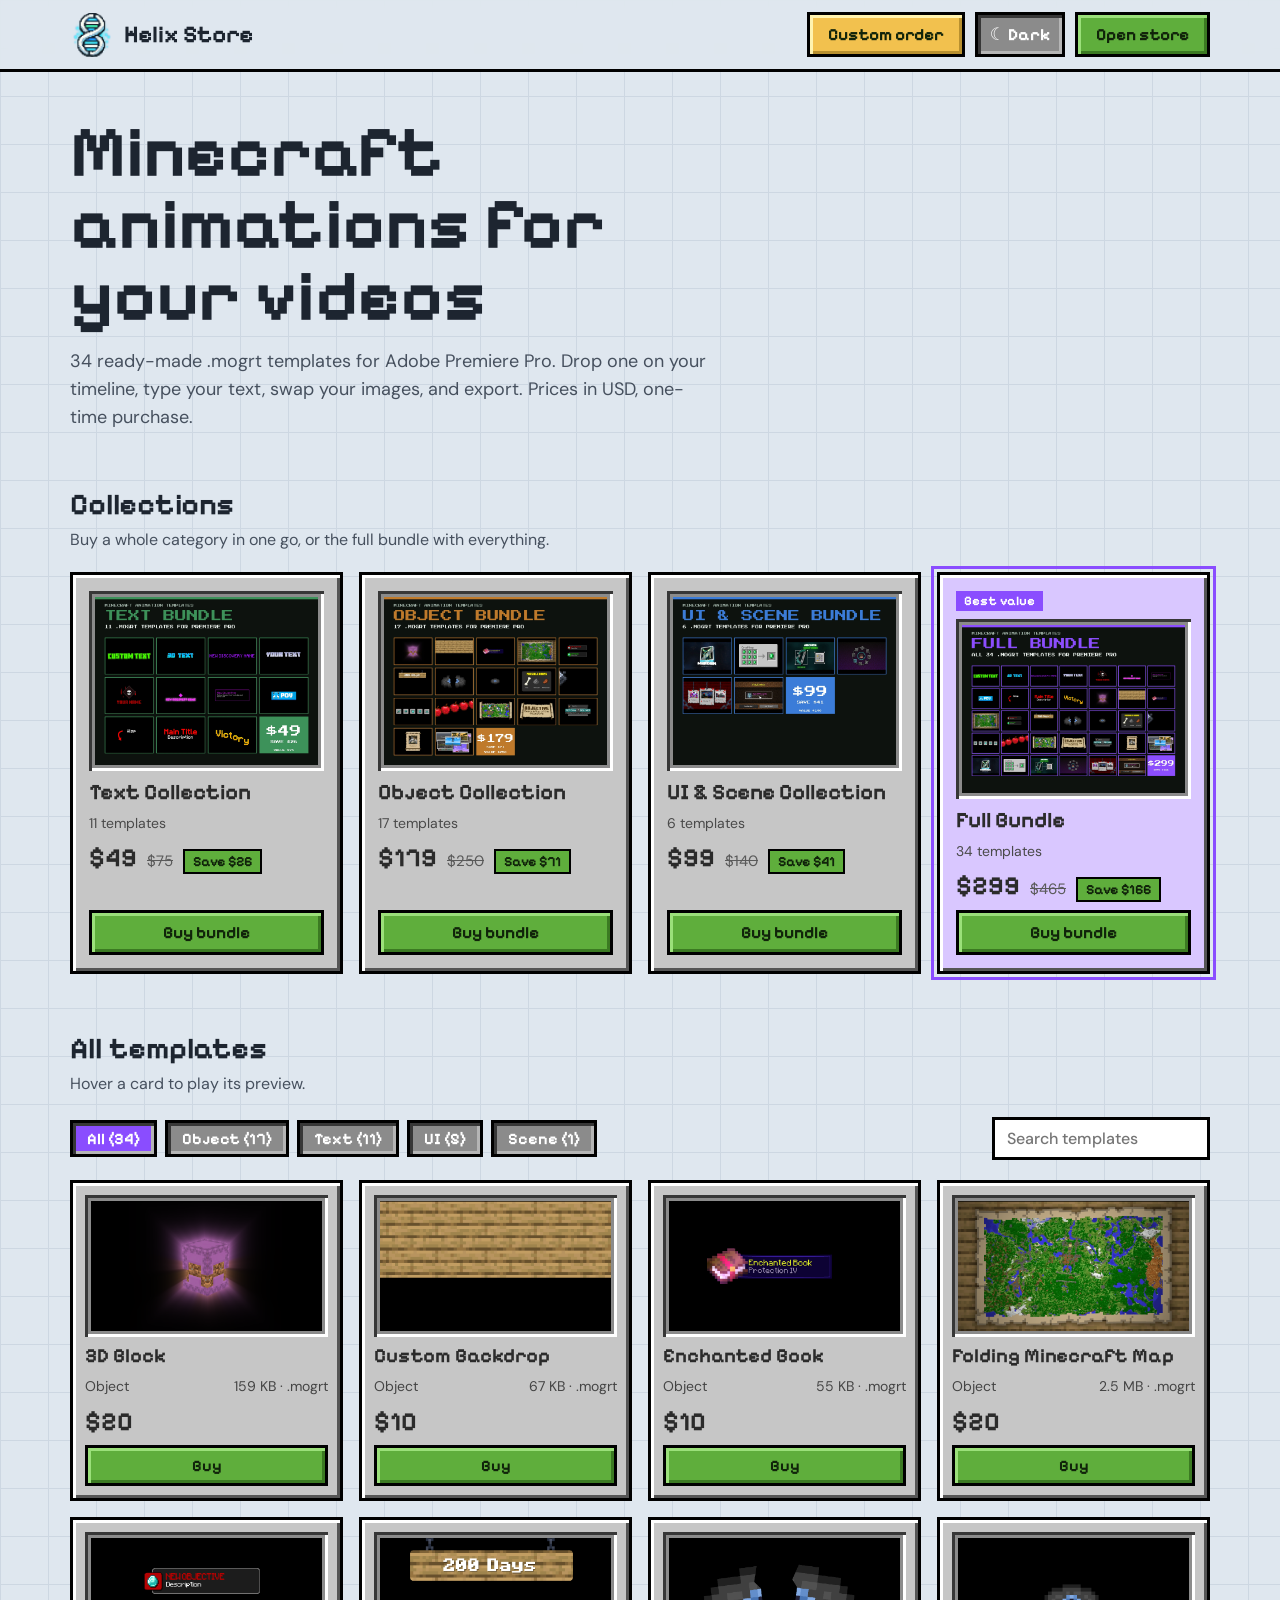
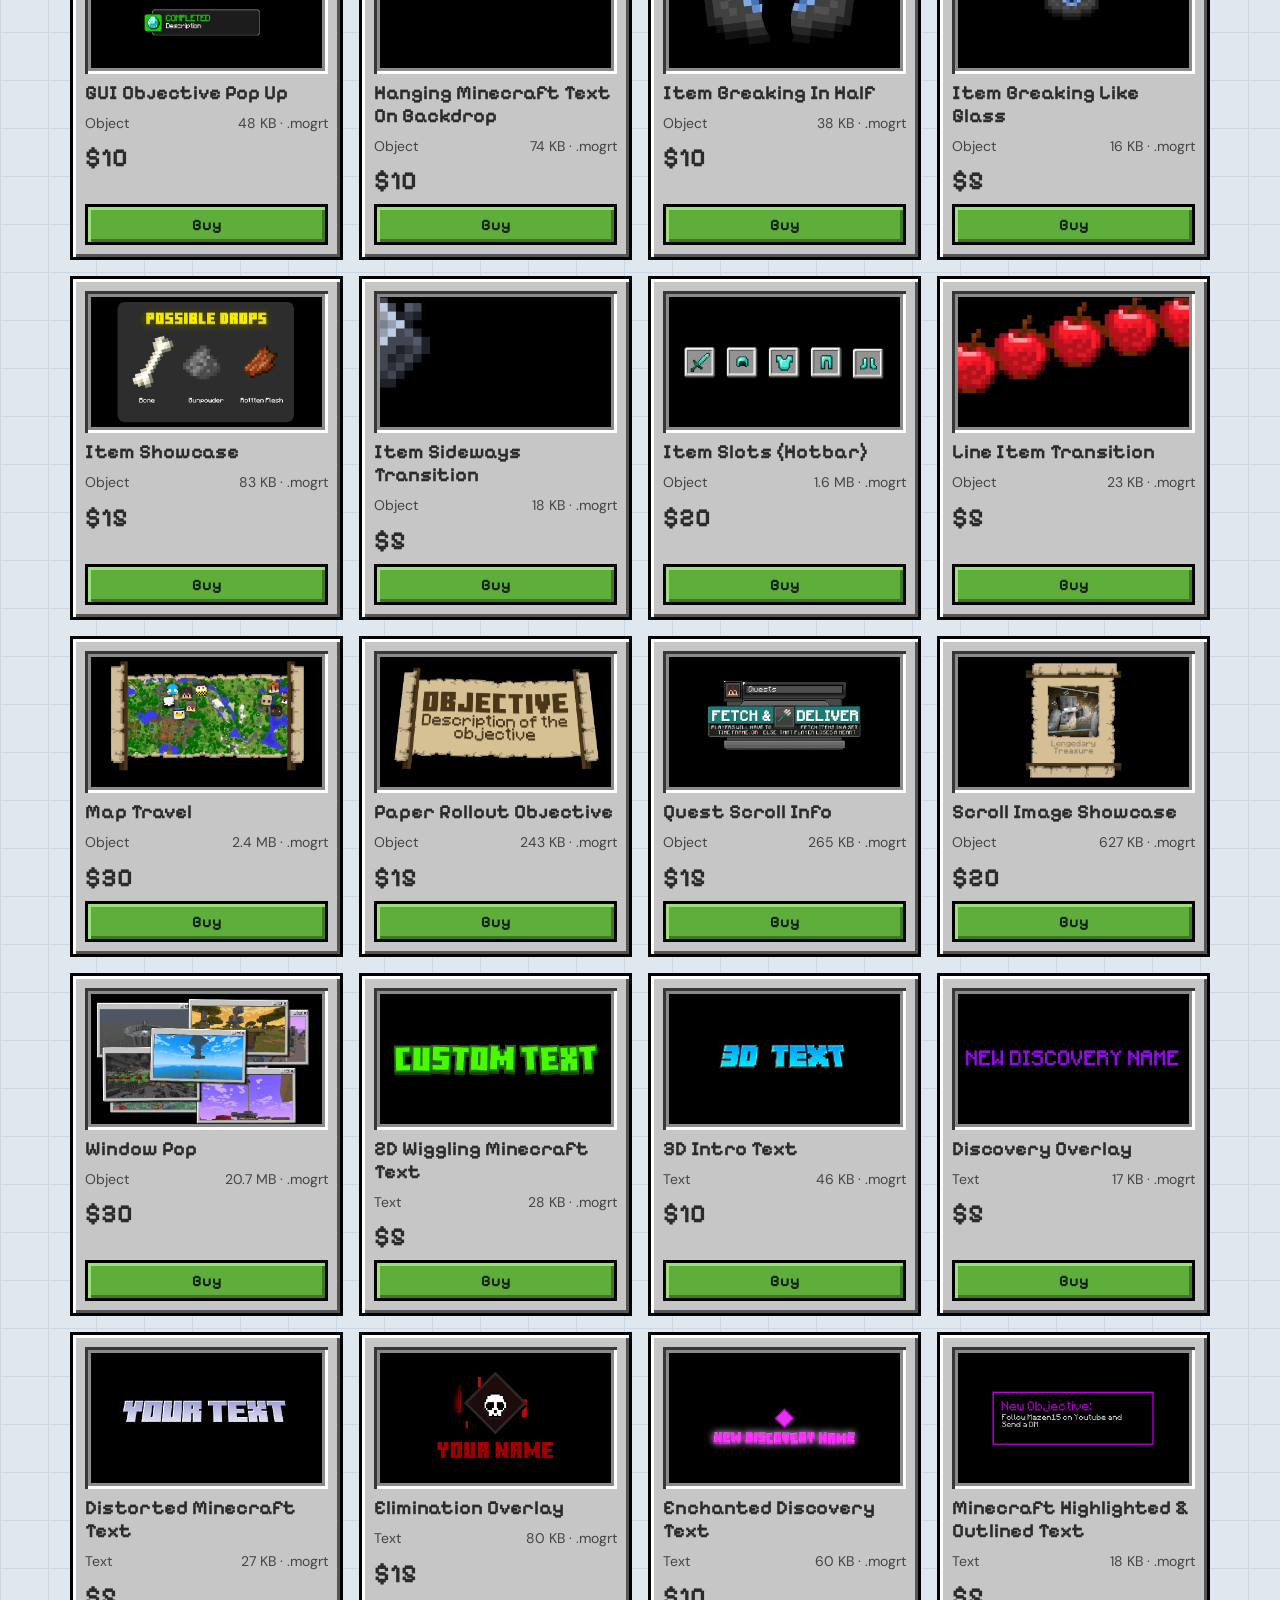
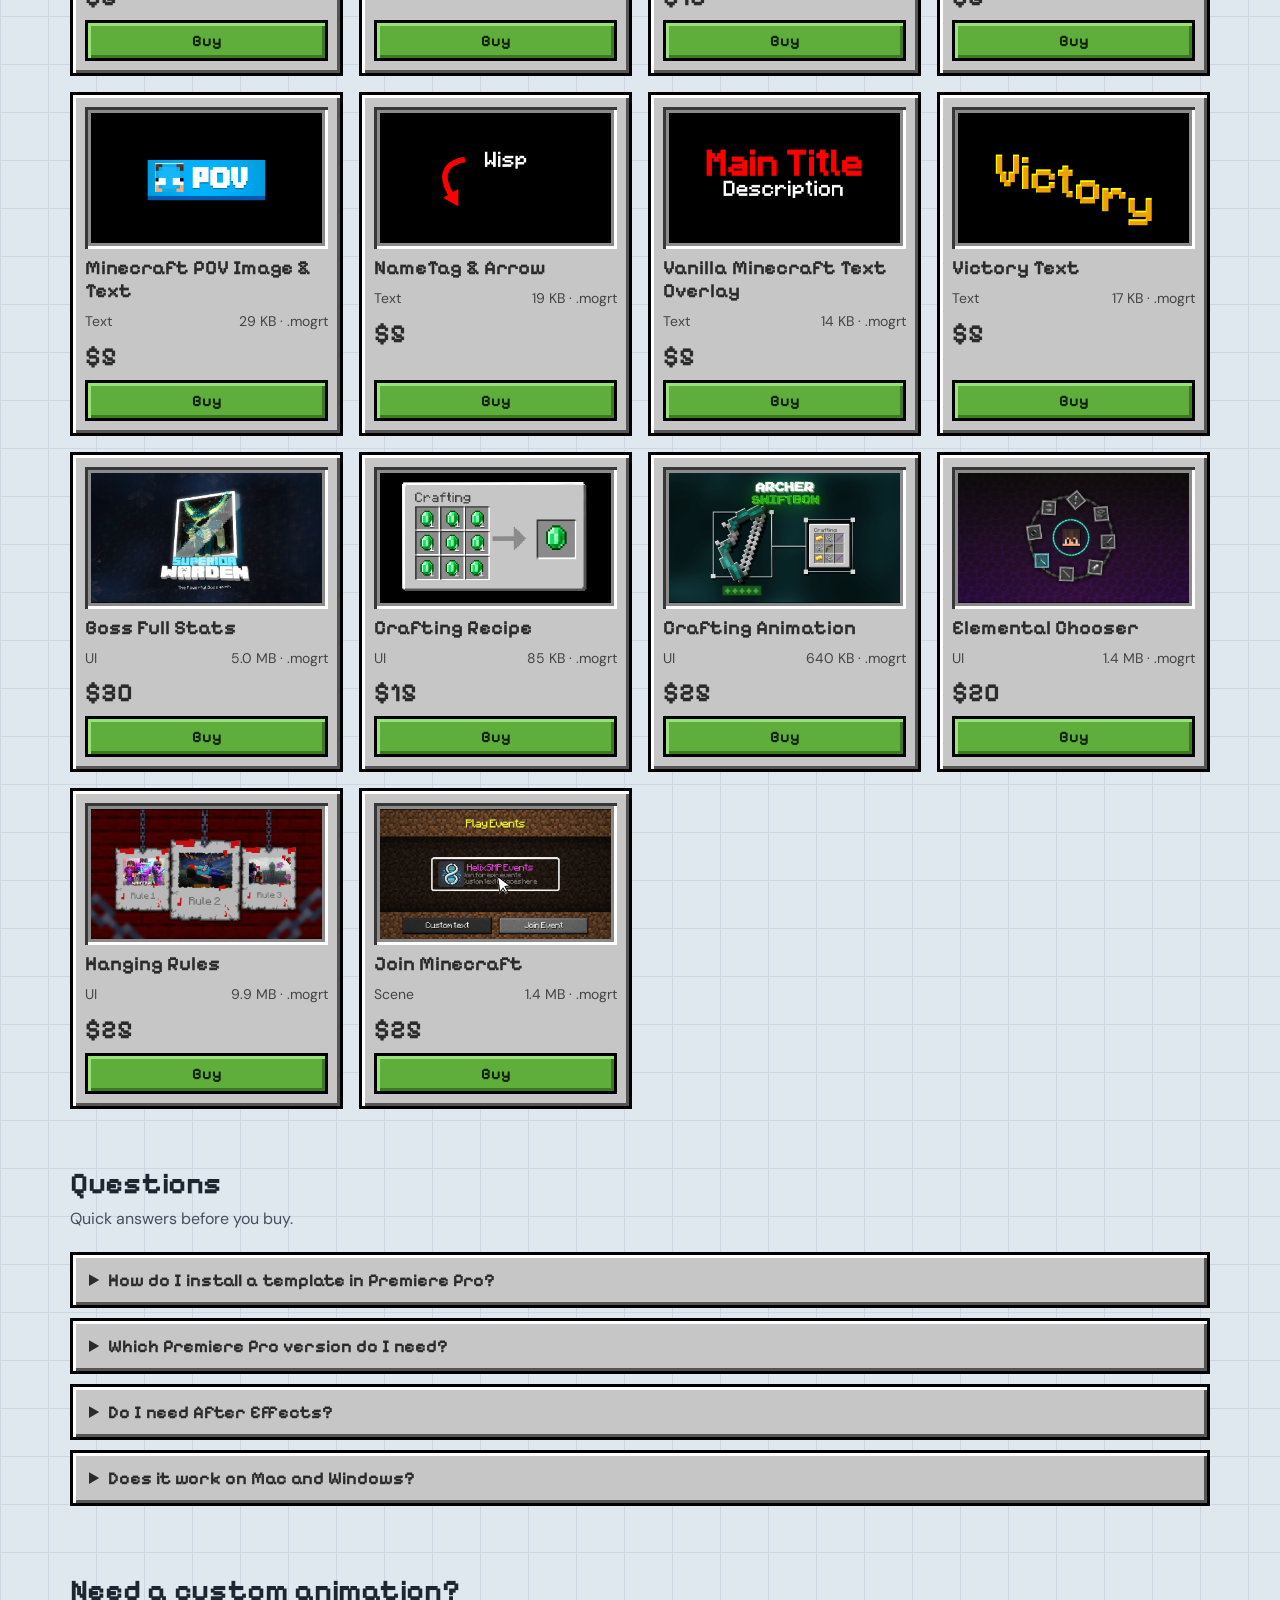
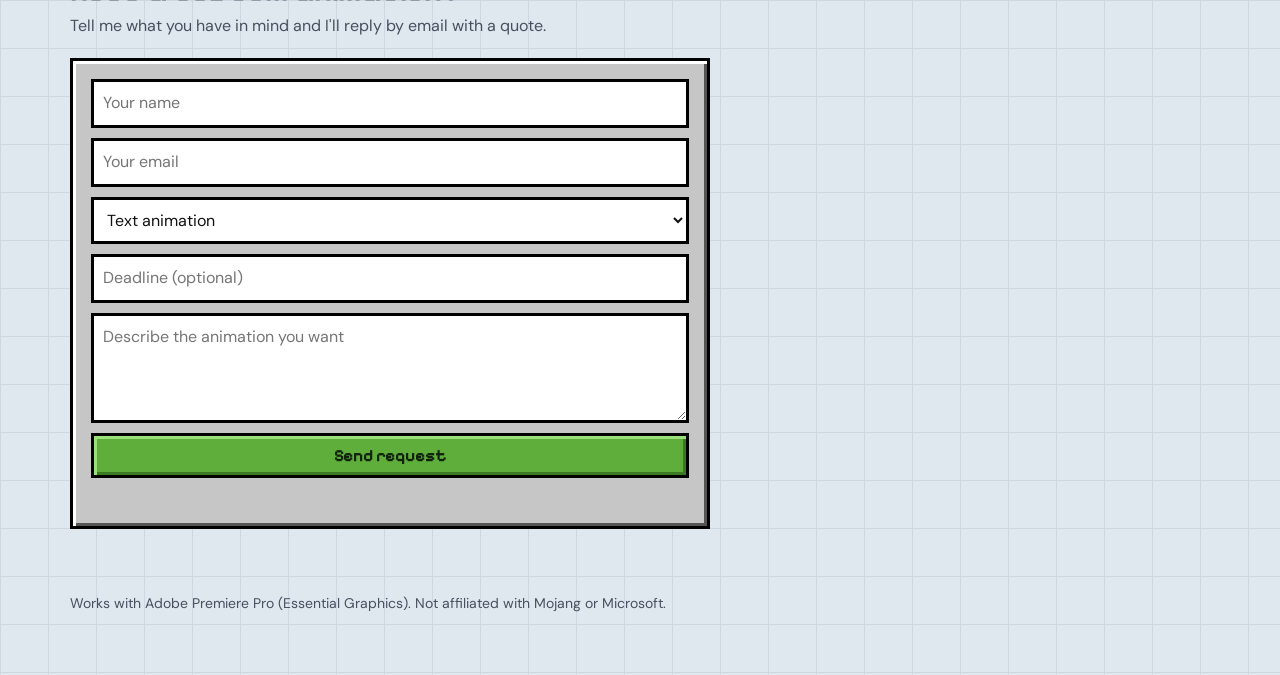
==== index.html @ 5c42c600 "index.html" ====
<!DOCTYPE html>
<html lang="en">
<head>
<meta charset="utf-8">
<meta name="viewport" content="width=device-width, initial-scale=1, viewport-fit=cover">
<meta name="google-site-verification" content="glGUWUX77HpQbKtRagKTIfCB15VTl9krlM60vEMnihg" />
<link rel="icon" type="image/png" href="[data-uri]">
<link rel="apple-touch-icon" href="apple-touch-icon.png">
<title>Helix Store: Minecraft Animation Templates for Premiere Pro</title>

<style>
@font-face{font-family:"Pixelify Sans";font-style:normal;font-weight:500;font-display:swap;src:url([data-uri]) format("woff2")}
@font-face{font-family:"Pixelify Sans";font-style:normal;font-weight:700;font-display:swap;src:url([data-uri]) format("woff2")}
@font-face{font-family:"DM Sans";font-style:normal;font-weight:400;font-display:swap;src:url([data-uri]) format("woff2")}
@font-face{font-family:"DM Sans";font-style:normal;font-weight:500;font-display:swap;src:url([data-uri]) format("woff2")}
@font-face{font-family:"DM Sans";font-style:normal;font-weight:700;font-display:swap;src:url([data-uri]) format("woff2")}
:root{box-sizing:border-box;padding-top:env(safe-area-inset-top,0px);padding-bottom:env(safe-area-inset-bottom,0px);
--panel:#c6c6c6;--hi:#fff;--lo:#555;--slot:#8b8b8b;--slotlo:#373737;--ink:#2b2b2b;--ench:#8a4dff;--grass:#5fae3c;--gold:#f2c14e;
--Text:#3f8f5a;--Object:#c07a2c;--UI:#3a7bd5;--Scene:#b24a6b;
--disp:"Pixelify Sans","Trebuchet MS",system-ui,sans-serif;--body:"DM Sans",system-ui,-apple-system,"Segoe UI",sans-serif}
:root{--bg:#dfe7ef;--bg2:#cdd7e2;--text:#1d2530;--mute:#46505e;--hdr:rgba(223,231,239,.95);--inbg:#fff;--intext:#111;color-scheme:light}
@media(prefers-color-scheme:dark){:root:not([data-theme="light"]){--bg:#2a2f38;--bg2:#222730;--text:#e9ecf1;--mute:#a4acba;--hdr:rgba(34,39,48,.95);--inbg:#111;--intext:#fff;color-scheme:dark;}}
:root[data-theme="dark"]{--bg:#2a2f38;--bg2:#222730;--text:#e9ecf1;--mute:#a4acba;--hdr:rgba(34,39,48,.95);--inbg:#111;--intext:#fff;color-scheme:dark;}
html{scroll-behavior:smooth;scroll-padding-top:calc(env(safe-area-inset-top,0px) + 80px);height:100%}
*,*:before,*:after{box-sizing:inherit}
body{margin:0;background:var(--bg);color:var(--text);font:400 16px/1.55 var(--body);
background-image:linear-gradient(var(--bg2) 1px,transparent 1px),linear-gradient(90deg,var(--bg2) 1px,transparent 1px);background-size:48px 48px}
.wrap{max-width:1180px;margin:0 auto;padding:0 20px}
:focus-visible{outline:3px solid var(--gold);outline-offset:2px}
.panel{background:var(--panel);color:var(--ink);border:3px solid #000;box-shadow:inset 3px 3px 0 var(--hi),inset -3px -3px 0 var(--lo)}
.slot{background:var(--slot);box-shadow:inset 3px 3px 0 var(--slotlo),inset -3px -3px 0 var(--hi)}
header{position:sticky;top:env(safe-area-inset-top,0px);z-index:100;background:var(--hdr);backdrop-filter:blur(6px);border-bottom:3px solid #000;padding:12px 0}header .wrap{display:flex;justify-content:space-between;align-items:center;gap:16px}
.brand{font:700 24px var(--disp);display:flex;align-items:center;gap:10px}.brand img{width:44px;height:44px;display:block}
.btn{display:block;font:700 17px var(--disp);padding:9px 18px;text-decoration:none;cursor:pointer;text-align:center;background:var(--grass);color:#10230a;border:3px solid #000;box-shadow:inset 3px 3px 0 #9be07a,inset -3px -3px 0 #3b7a22}
.btn:hover{background:#6fc247}.btn.off{background:#9a9a9a;color:#3a3a3a;cursor:default;box-shadow:inset 3px 3px 0 #bdbdbd,inset -3px -3px 0 #6b6b6b}
.btn.hd{display:inline-block}header .wrap,header .wrap>span{flex-wrap:wrap}
#tg{width:auto;padding:9px 12px;background:var(--slot);color:#fff;box-shadow:inset 3px 3px 0 var(--slotlo),inset -3px -3px 0 #b5b5b5}#tg:hover{background:#9a9a9a}
.hero{padding:44px 0 26px}.hero h1{font:700 clamp(36px,7vw,72px)/1 var(--disp);margin:0 0 16px;max-width:14ch}
.hero p{max-width:54ch;color:var(--mute);font-size:18px;margin:0}
h2{font:700 30px var(--disp);margin:0 0 6px}.sub{color:var(--mute);margin:0 0 20px}
section{padding:28px 0}
.cols{display:grid;grid-template-columns:repeat(4,1fr);gap:16px}
.col{padding:16px;display:flex;flex-direction:column;gap:8px}
.ico{aspect-ratio:2/1;display:grid;grid-template-columns:repeat(6,1fr);gap:4px;padding:8px}
.ico i{background:var(--c);box-shadow:inset 2px 2px 0 rgba(255,255,255,.35),inset -2px -2px 0 rgba(0,0,0,.35)}
.cover{padding:6px;line-height:0}.cover img{display:block;width:100%;height:auto;aspect-ratio:4/3;object-fit:cover}
.col h3{font:700 22px var(--disp);margin:0}.n{font-size:14px;color:#4a4a4a;margin:0}
.col.best{background:#d9c7ff;outline:3px solid var(--ench);outline-offset:3px}
.tag{font:700 13px var(--disp);background:var(--ench);color:#fff;padding:2px 8px;align-self:flex-start}
.col .btn{margin-top:auto}
.price{font:700 26px var(--disp);margin:0}.was{color:#5a5a5a;text-decoration:line-through;margin-left:8px;font-size:15px}
.save{font:700 14px var(--disp);background:var(--grass);color:#10230a;padding:2px 8px;border:2px solid #000;margin-left:8px;white-space:nowrap}
.prow{display:flex;align-items:baseline;flex-wrap:wrap;gap:2px}
.bar{display:flex;flex-wrap:wrap;gap:10px;align-items:center;margin-bottom:20px}
#chips{display:flex;flex-wrap:wrap;gap:8px}
.chip{font:700 16px var(--disp);padding:6px 14px;border:3px solid #000;cursor:pointer;background:var(--slot);color:#fff;box-shadow:inset 3px 3px 0 var(--slotlo),inset -3px -3px 0 #b5b5b5}
.chip[aria-pressed=true]{background:var(--ench)}
.search{margin-left:auto;font:500 16px var(--body);padding:8px 12px;border:3px solid #000;background:var(--inbg);color:var(--intext);min-width:200px}
.grid{display:grid;grid-template-columns:repeat(auto-fill,minmax(250px,1fr));gap:16px}
.card{padding:12px;display:flex;flex-direction:column;gap:8px}
.thumb{position:relative;aspect-ratio:16/9;overflow:hidden;isolation:isolate;display:grid;place-items:center;color:#fff;background:linear-gradient(135deg,color-mix(in srgb,var(--c) 80%,#000),color-mix(in srgb,var(--c) 45%,#000))}
.thumb:before{content:"";position:absolute;inset:0;opacity:.18;background-image:linear-gradient(45deg,#000 25%,transparent 25%,transparent 75%,#000 75%),linear-gradient(45deg,#000 25%,transparent 25%,transparent 75%,#000 75%);background-size:24px 24px;background-position:0 0,12px 12px}
.thumb span{position:relative;font:700 15px var(--disp);background:rgba(0,0,0,.55);padding:3px 10px}
.thumb video,.thumb img{position:absolute;inset:0;width:100%;height:100%;object-fit:cover}
.card h3{font:700 20px/1.15 var(--disp);margin:0}
.meta{display:flex;justify-content:space-between;font-size:14px;color:#444;margin:0}
.card .btn{font-size:16px;padding:8px 14px;margin-top:auto}
#callout{margin-bottom:16px}#callout .panel{padding:12px 16px;display:flex;flex-wrap:wrap;align-items:center;gap:12px;justify-content:space-between;background:#d9c7ff}#callout p{margin:0;font-weight:500}#callout .btn{padding:7px 14px;font-size:16px}
#faq details{margin-bottom:10px;padding:14px 16px}#faq summary{font:700 18px var(--disp);cursor:pointer}#faq details p{margin:10px 0 0}#faq code{background:#aaa;padding:1px 5px}
.empty{grid-column:1/-1;padding:30px;text-align:center}
footer{padding:36px 0 60px;color:var(--mute);font-size:14px}
.admin{margin-top:30px;padding:16px;border:3px dashed var(--gold);color:var(--text)}
.admin h3{margin:0 0 10px;font:700 20px var(--disp)}
.admin .bar{margin-bottom:12px}.admin input{flex:1;min-width:140px;padding:9px;border:3px solid #000;background:var(--inbg);color:var(--intext);font:inherit}
.admin button{padding:9px 14px;border:3px solid #000;background:var(--grass);font:700 15px var(--disp);cursor:pointer}
#custom .panel{padding:18px;max-width:640px}
#custom input,#custom select,#custom textarea{width:100%;padding:9px;border:3px solid #000;background:#fff;color:#111;font:inherit}
button.btn{width:100%;border:3px solid #000}#custom textarea{min-height:110px;resize:vertical}#cm{font-size:14px;min-height:20px}
@media(max-width:860px){.cols{grid-template-columns:repeat(2,1fr)}}
@media(max-width:520px){.cols{grid-template-columns:1fr}.search{margin-left:0;width:100%}}
</style>
<script>try{var t=localStorage.getItem("theme");if(t==="dark"||t==="light")document.documentElement.dataset.theme=t}catch(e){}</script>
</head>
<body>
<header><div class="wrap"><div class="brand"><img src="[data-uri]" alt="" width="44" height="44">Helix Store</div><span style="display:flex;gap:10px"><a class="btn hd" id="hl" href="#custom" style="background:#f2c14e;box-shadow:inset 3px 3px 0 #fff3b0,inset -3px -3px 0 #b8902f">Custom order</a><button class="btn hd" id="tg" type="button"></button><a class="btn hd" id="cb" target="_blank" rel="noopener">Open store</a></span></div></header>
<main class="wrap">
<div class="hero"><h1>Minecraft animations for your videos</h1><p>34 ready-made .mogrt templates for Adobe Premiere Pro. Drop one on your timeline, type your text, swap your images, and export. Prices in USD, one-time purchase.</p></div>
<section id="collections"><h2>Collections</h2><p class="sub">Buy a whole category in one go, or the full bundle with everything.</p><div class="cols" id="cols"></div></section>
<section id="templates"><h2>All templates</h2><p class="sub">Hover a card to play its preview.</p>
<div class="bar"><div id="chips" role="group" aria-label="Filter by category"></div><input class="search" id="q" type="search" placeholder="Search templates" aria-label="Search templates"></div>
<div id="callout"></div>
<div class="grid" id="grid"></div></section>
<section id="faq"><h2>Questions</h2><p class="sub">Quick answers before you buy.</p>
<details class="panel"><summary>How do I install a template in Premiere Pro?</summary><p>Open Premiere Pro, go to <strong>Window &gt; Essential Graphics</strong>, click the <strong>Install Motion Graphics Template</strong> button at the bottom right of the panel, and pick your downloaded <code>.mogrt</code> file. It then shows up under Local Templates, ready to drag onto your timeline.</p></details>
<details class="panel"><summary>Which Premiere Pro version do I need?</summary><p>These templates were made in 2024, so you need Premiere Pro 2024 (version 24) or newer.</p></details>
<details class="panel"><summary>Do I need After Effects?</summary><p>No. Each template is a ready-made <code>.mogrt</code> file that you edit inside Premiere Pro (text, images and colors in the Essential Graphics panel).</p></details>
<details class="panel"><summary>Does it work on Mac and Windows?</summary><p>Yes. <code>.mogrt</code> files work on both, as long as your Premiere Pro version is supported.</p></details>
</section>
<section id="custom"><h2>Need a custom animation?</h2><p class="sub">Tell me what you have in mind and I'll reply by email with a quote.</p>
<div class="panel"><form id="cf" name="custom-order" style="display:grid;gap:10px">
<p hidden><label>Don't fill this out: <input name="_gotcha" tabindex="-1" autocomplete="off"></label></p>
<input id="cn" name="name" placeholder="Your name" autocomplete="name" aria-label="Your name" required>
<input id="ce" name="email" type="email" placeholder="Your email" autocomplete="email" aria-label="Your email" required>
<select id="ct" name="type" aria-label="Animation type"><option>Text animation</option><option>Object animation</option><option>UI animation</option><option>Full scene</option><option>Something else</option></select>
<input id="cdl" name="deadline" placeholder="Deadline (optional)" aria-label="Deadline">
<textarea id="cd" name="description" placeholder="Describe the animation you want" aria-label="Describe the animation you want" required></textarea>
<button class="btn" id="send" type="submit">Send request</button><div id="cm" role="status"></div></form></div></section>
</main>
<footer><div class="wrap">Works with Adobe Premiere Pro (Essential Graphics). Not affiliated with Mojang or Microsoft.</div></footer>
<script>
/*CAT*/const D={
Object:[["3D Block",20,"159 KB"],["Custom Backdrop",10,"67 KB"],["Enchanted Book",10,"55 KB"],["Folding Minecraft Map",20,"2.5 MB"],["GUI Objective Pop Up",10,"48 KB"],["Hanging Minecraft Text On Backdrop",10,"74 KB"],["Item Breaking In Half",10,"38 KB"],["Item Breaking Like Glass",5,"16 KB"],["Item Showcase",15,"83 KB"],["Item Sideways Transition",5,"18 KB"],["Item Slots (Hotbar)",20,"1.6 MB"],["Line Item Transition",5,"23 KB"],["Map Travel",30,"2.4 MB"],["Paper Rollout Objective",15,"243 KB"],["Quest Scroll Info",15,"265 KB"],["Scroll Image Showcase",20,"627 KB"],["Window Pop",30,"20.7 MB"]],
Text:[["2D Wiggling Minecraft Text",5,"28 KB"],["3D Intro Text",10,"46 KB"],["Discovery Overlay",5,"17 KB"],["Distorted Minecraft Text",5,"27 KB"],["Elimination Overlay",15,"80 KB"],["Enchanted Discovery Text",10,"60 KB"],["Minecraft Highlighted & Outlined Text",5,"18 KB"],["Minecraft POV Image & Text",5,"29 KB"],["NameTag & Arrow",5,"19 KB"],["Vanilla Minecraft Text Overlay",5,"14 KB"],["Victory Text",5,"17 KB"]],
UI:[["Boss Full Stats",30,"5.0 MB"],["Crafting Recipe",15,"85 KB"],["Crafting Animation",25,"640 KB"],["Elemental Chooser",20,"1.4 MB"],["Hanging Rules",25,"9.9 MB"]],
Scene:[["Join Minecraft",25,"1.4 MB"]]};/*END*/
const P=[];for(const c in D)D[c].forEach(([name,price,size],idx)=>P.push({cat:c,idx,name,price,size:size||""}));
const slug=n=>n.toLowerCase().replace(/[^a-z0-9]+/g,"-").replace(/^-|-$/g,"");
const B=[
{name:"Text Collection",key:"Text",price:49,cats:["Text"],img:"[data-uri]"},
{name:"Object Collection",key:"Object",price:179,cats:["Object"],img:"[data-uri]"},
{name:"UI & Scene Collection",key:"UI & Scene",price:99,cats:["UI","Scene"],img:"[data-uri]"},
{name:"Full Bundle",key:"Full Bundle",price:299,cats:["Text","Object","UI","Scene"],best:1,img:"[data-uri]"}];
/*LINKS*/const LINKS={"Hanging Rules": "https://payhip.com/b/l2aV0", "Elemental Chooser": "https://payhip.com/b/ytoA2", "Crafting Animation": "https://payhip.com/b/CES6v", "Crafting Recipe": "https://payhip.com/b/rxWoF", "Boss Full Stats": "https://payhip.com/b/ciGON", "Victory Text": "https://payhip.com/b/G2knh", "Vanilla Minecraft Text Overlay": "https://payhip.com/b/3iGty", "NameTag & Arrow": "https://payhip.com/b/U5QjK", "Minecraft POV Image & Text": "https://payhip.com/b/NQzkE", "Minecraft Highlighted & Outlined Text": "https://payhip.com/b/jYckS", "Enchanted Discovery Text": "https://payhip.com/b/Bq1ZM", "Elimination Overlay": "https://payhip.com/b/S90YV", "Distorted Minecraft Text": "https://payhip.com/b/1x4lu", "Discovery Overlay": "https://payhip.com/b/AbeWM", "3D Intro Text": "https://payhip.com/b/yTsWM", "2D Wiggling Minecraft Text": "https://payhip.com/b/uV9av", "Join Minecraft": "https://payhip.com/b/86Owa", "Window Pop": "https://payhip.com/b/ZUNYS", "Scroll Image Showcase": "https://payhip.com/b/lOEsY", "Quest Scroll Info": "https://payhip.com/b/XIU3B", "Paper Rollout Objective": "https://payhip.com/b/Gx4jy", "Map Travel": "https://payhip.com/b/jTrXJ", "Line Item Transition": "https://payhip.com/b/4eP7h", "Item Slots (Hotbar)": "https://payhip.com/b/muTA5", "Item Sideways Transition": "https://payhip.com/b/2k7VK", "Item Showcase": "https://payhip.com/b/wFJsE", "Item Breaking Like Glass": "https://payhip.com/b/tbRlz", "Item Breaking In Half": "https://payhip.com/b/uk8IE", "Hanging Minecraft Text On Backdrop": "https://payhip.com/b/E6IjA", "GUI Objective Pop Up": "https://payhip.com/b/YZxBf", "Folding Minecraft Map": "https://payhip.com/b/Ty037", "Enchanted Book": "https://payhip.com/b/LEC7k", "Custom Backdrop": "https://payhip.com/b/YizD8", "3D Block": "https://payhip.com/b/Ynijx", "Text": "https://payhip.com/b/dm3pe", "Object": "https://payhip.com/b/UruZq", "UI & Scene": "https://payhip.com/b/0HR9P", "Full Bundle": "https://payhip.com/b/tDdo1"};let STORE_URL="https://payhip.com/HelixS";let CONTACT_EMAIL="mazentestin51@gmail.com";/*END2*/
let cat="All",term="",OWNER=false;
const $=s=>document.querySelector(s);
const esc=s=>String(s).replace(/&/g,"&amp;").replace(/</g,"&lt;").replace(/"/g,"&quot;");
/* Direct checkout: turns https://payhip.com/b/KEY into https://payhip.com/buy?link=KEY (skips the product page).
   If a bundle ever needs its own checkout URL from Payhip (Products > Checkout URL > Copy URL), put it in CHECKOUT_OVERRIDE by name. */
const CHECKOUT_OVERRIDE={};
const co=k=>CHECKOUT_OVERRIDE[k]||LINKS[k].replace(/\/b\/([A-Za-z0-9]+)\/?$/,"/buy?link=$1");
const buy=(k,l)=>LINKS[k]?`<a class="btn" href="${esc(co(k))}" target="_blank" rel="noopener">${l}</a>`:`<span class="btn off">Coming soon</span>`;
function render(){
 $("#cols").innerHTML=B.map(b=>{const g=P.filter(p=>b.cats.includes(p.cat)),tot=g.reduce((a,p)=>a+p.price,0);
  const tiles=Array.from({length:12},(_,k)=>`<i style="--c:var(--${b.cats[k%b.cats.length]})"></i>`).join("");
  const cover=b.img?`<div class="slot cover"><img src="${b.img}" alt="${esc(b.name)}: ${g.length} .mogrt templates for Premiere Pro" width="1600" height="1200" loading="lazy" onerror="this.alt=''"></div>`:"";
  return `<article class="panel col ${b.best?"best":""}">${b.best?'<span class="tag">Best value</span>':""}${cover||`<div class="slot ico">${tiles}</div>`}<h3>${b.name}</h3><p class="n">${g.length} templates</p><div class="prow"><p class="price">$${b.price}</p><span class="was">$${tot}</span><span class="save">Save $${tot-b.price}</span></div>${buy(b.key,"Buy bundle")}</article>`}).join("");
 $("#chips").innerHTML=["All",...Object.keys(D)].map(c=>`<button class="chip" aria-pressed="${c===cat}" data-c="${esc(c)}">${c==="All"?"All ("+P.length+")":c+" ("+D[c].length+")"}</button>`).join("");
 drawGrid();
 $("#cb").href=STORE_URL||"#";$("#cb").style.display=STORE_URL?"":"none";
}
function drawGrid(){
 const bb=cat==="All"?null:B.find(b=>!b.best&&b.cats.includes(cat));
 if(bb){const g=P.filter(p=>bb.cats.includes(p.cat)),tot=g.reduce((a,p)=>a+p.price,0);
  $("#callout").innerHTML=`<div class="panel"><p>Want all ${g.length} templates in the ${esc(bb.name)}? Get them for <strong>$${bb.price}</strong> instead of $${tot} and save $${tot-bb.price}.</p>${buy(bb.key,"Get the collection")}</div>`}
 else $("#callout").innerHTML="";
 const l=P.filter(p=>(cat==="All"||p.cat===cat)&&p.name.toLowerCase().includes(term));
 $("#grid").innerHTML=l.length?l.map(p=>{const s=slug(p.name);return `<article class="panel card"><div class="slot" style="padding:6px"><div class="thumb" style="--c:var(--${esc(p.cat)})"><span>Preview coming</span><img src="thumbs/${s}.png" alt="" loading="lazy" onerror="this.remove()"><video src="previews/${s}.mp4" muted loop playsinline preload="metadata" onerror="this.remove()"></video></div></div><h3>${esc(p.name)}</h3><p class="meta"><span>${esc(p.cat)}</span><span>${p.size?esc(p.size)+" · ":""}.mogrt</span></p><p class="price">$${p.price}</p>${buy(p.name,"Buy")}</article>`}).join(""):`<div class="panel empty">No templates match "${esc(term)}". Try another word or choose All.</div>`;
}
$("#chips").addEventListener("click",e=>{const b=e.target.closest("button");if(!b)return;cat=b.dataset.c;render()});
$("#q").addEventListener("input",e=>{term=e.target.value.trim().toLowerCase();drawGrid()});
$("#grid").addEventListener("pointerover",e=>{const v=e.target.closest(".card")?.querySelector("video");if(v)v.play().catch(()=>{})});
$("#grid").addEventListener("pointerout",e=>{const v=e.target.closest(".card")?.querySelector("video");if(v){v.pause();v.currentTime=0}});
$("#grid").addEventListener("focusin",e=>{const v=e.target.closest(".card")?.querySelector("video");if(v)v.play().catch(()=>{})});
$("#grid").addEventListener("focusout",e=>{const c=e.target.closest(".card");if(!c||c.contains(e.relatedTarget))return;const v=c.querySelector("video");if(v){v.pause();v.currentTime=0}});
/* Contact form: paste your Formspree URL below (https://formspree.io/f/xxxxxxx) to send requests straight to your inbox.
   While it is empty, the form opens the visitor's email app with the request filled in. */
const FORM_ENDPOINT="https://formspree.io/f/mwlpdypp";
$("#cf").addEventListener("submit",async e=>{e.preventDefault();
 const f=e.currentTarget,btn=$("#send"),m=$("#cm"),fd=new FormData(f);
 if(fd.get("_gotcha"))return;
 if(!FORM_ENDPOINT){
  const body=["Name: "+fd.get("name"),"Email: "+fd.get("email"),"Type: "+fd.get("type"),"Deadline: "+(fd.get("deadline")||"-"),"","Description:",fd.get("description")].join("\n");
  location.href="mailto:"+CONTACT_EMAIL+"?subject="+encodeURIComponent("Custom animation request")+"&body="+encodeURIComponent(body);
  m.textContent="Opening your email app. If nothing opens, please email "+CONTACT_EMAIL+" directly.";return}
 btn.disabled=true;btn.textContent="Sending...";m.textContent="";
 try{const r=await fetch(FORM_ENDPOINT,{method:"POST",headers:{"Accept":"application/json"},body:fd});
  if(!r.ok)throw 0;f.reset();m.textContent="Thanks! Your request was sent. I'll reply by email with a quote."}
 catch(_){m.textContent="Something went wrong sending your request."+(CONTACT_EMAIL?" Please email "+CONTACT_EMAIL+" directly.":" Please try again.")}
 btn.disabled=false;btn.textContent="Send request"});
const root=document.documentElement,mq=matchMedia("(prefers-color-scheme:dark)");
const isDark=()=>root.dataset.theme?root.dataset.theme==="dark":mq.matches;
function paintTg(){const d=isDark();$("#tg").textContent=d?"☀ Light":"☾ Dark";$("#tg").setAttribute("aria-label",d?"Switch to light mode":"Switch to dark mode")}
$("#tg").addEventListener("click",()=>{const n=isDark()?"light":"dark";root.dataset.theme=n;try{localStorage.setItem("theme",n)}catch(_){}paintTg()});
if(mq.addEventListener)mq.addEventListener("change",paintTg);
paintTg();
render();
</script>
</body>
</html>
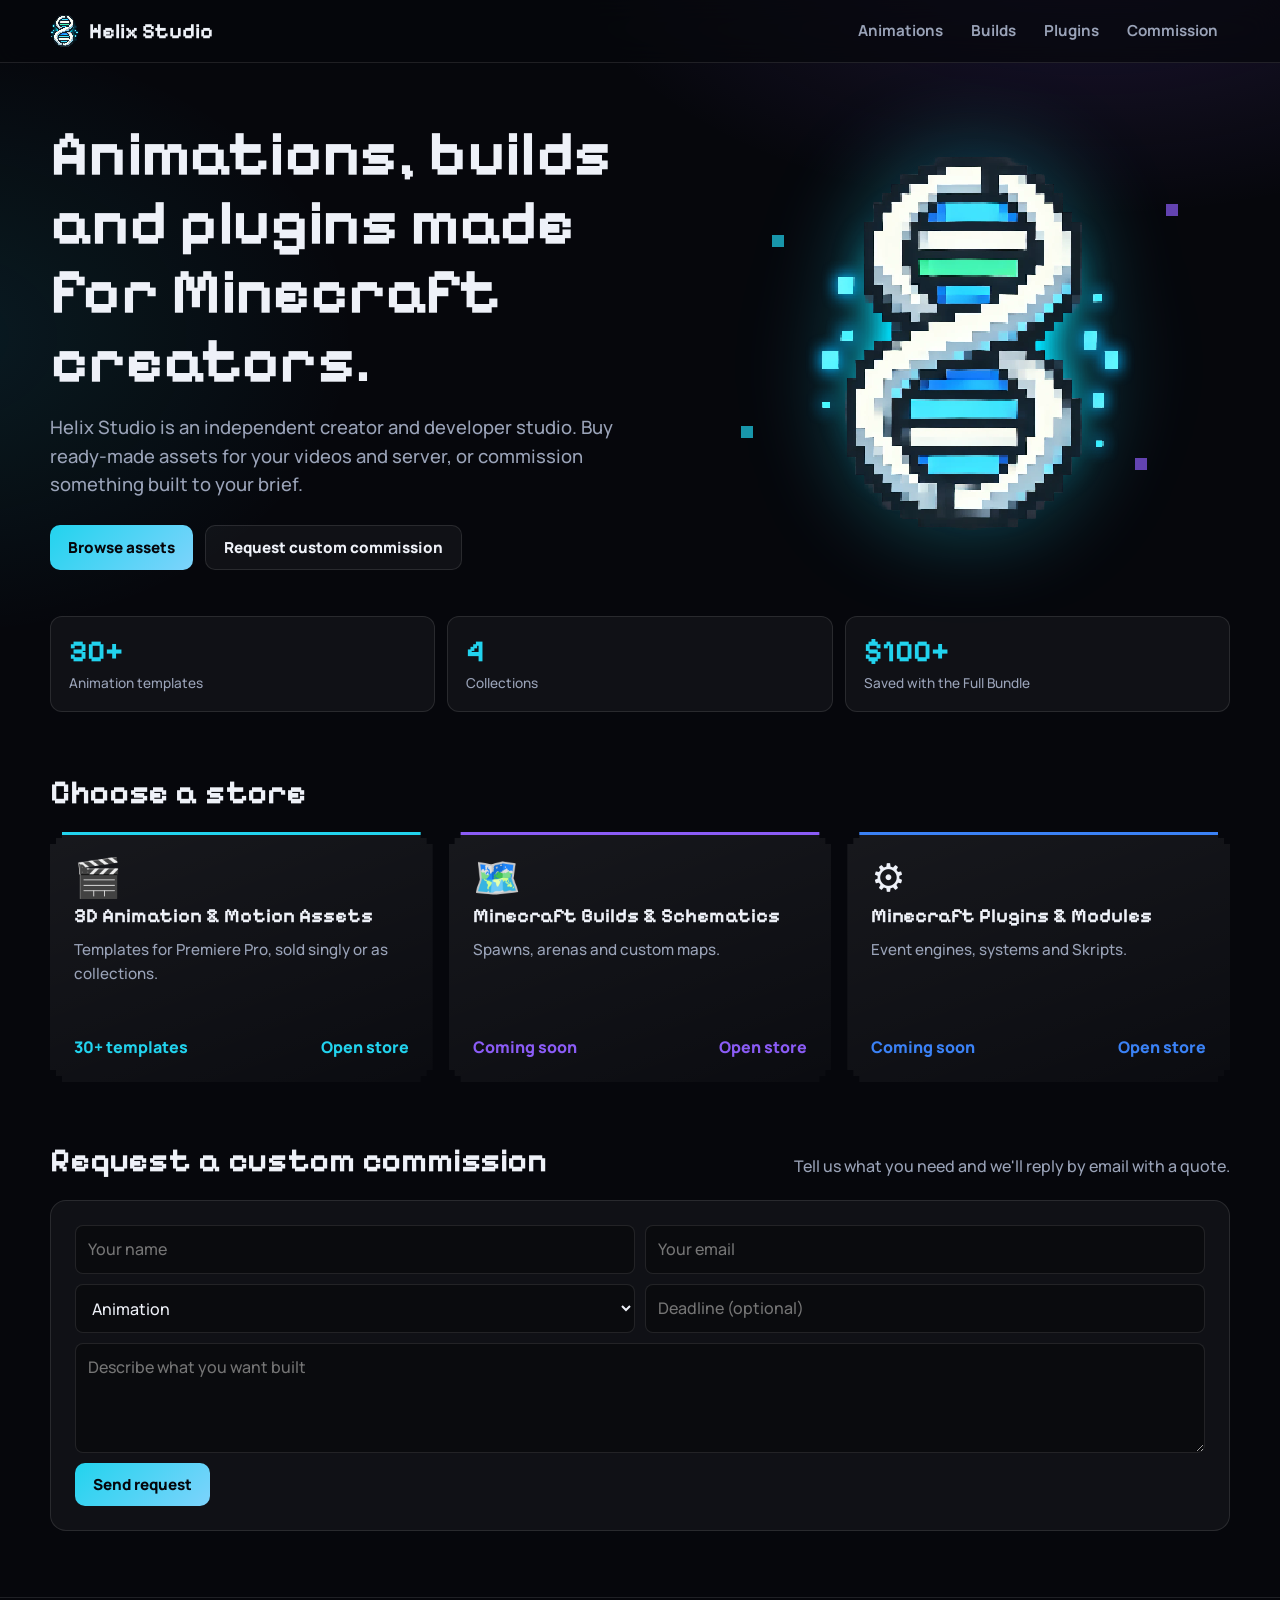
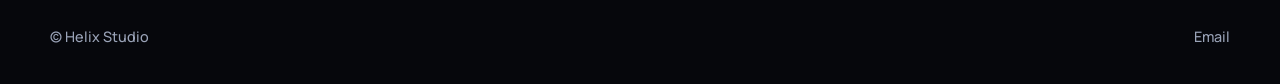
==== commit db024b2e: "Add files via upload" ====
--- a/index.html
+++ b/index.html
@@ -1,179 +1,351 @@
-<!DOCTYPE html>
+<!doctype html>
 <html lang="en">
 <head>
 <meta charset="utf-8">
 <meta name="viewport" content="width=device-width, initial-scale=1, viewport-fit=cover">
-<meta name="google-site-verification" content="glGUWUX77HpQbKtRagKTIfCB15VTl9krlM60vEMnihg" />
-<link rel="icon" type="image/png" href="[data-uri]">
-<link rel="apple-touch-icon" href="apple-touch-icon.png">
-<title>Helix Store: Minecraft Animation Templates for Premiere Pro</title>
-
+<title>Helix Studio — animations, builds and plugins for Minecraft creators</title>
+<link rel="preconnect" href="https://fonts.googleapis.com"><link rel="preconnect" href="https://fonts.gstatic.com" crossorigin>
+<link href="https://fonts.googleapis.com/css2?family=Manrope:wght@400;500;700;800&family=Pixelify+Sans:wght@500;700&display=swap" rel="stylesheet">
 <style>
-@font-face{font-family:"Pixelify Sans";font-style:normal;font-weight:500;font-display:swap;src:url([data-uri]) format("woff2")}
-@font-face{font-family:"Pixelify Sans";font-style:normal;font-weight:700;font-display:swap;src:url([data-uri]) format("woff2")}
-@font-face{font-family:"DM Sans";font-style:normal;font-weight:400;font-display:swap;src:url([data-uri]) format("woff2")}
-@font-face{font-family:"DM Sans";font-style:normal;font-weight:500;font-display:swap;src:url([data-uri]) format("woff2")}
-@font-face{font-family:"DM Sans";font-style:normal;font-weight:700;font-display:swap;src:url([data-uri]) format("woff2")}
-:root{box-sizing:border-box;padding-top:env(safe-area-inset-top,0px);padding-bottom:env(safe-area-inset-bottom,0px);
---panel:#c6c6c6;--hi:#fff;--lo:#555;--slot:#8b8b8b;--slotlo:#373737;--ink:#2b2b2b;--ench:#8a4dff;--grass:#5fae3c;--gold:#f2c14e;
---Text:#3f8f5a;--Object:#c07a2c;--UI:#3a7bd5;--Scene:#b24a6b;
---disp:"Pixelify Sans","Trebuchet MS",system-ui,sans-serif;--body:"DM Sans",system-ui,-apple-system,"Segoe UI",sans-serif}
-:root{--bg:#dfe7ef;--bg2:#cdd7e2;--text:#1d2530;--mute:#46505e;--hdr:rgba(223,231,239,.95);--inbg:#fff;--intext:#111;color-scheme:light}
-@media(prefers-color-scheme:dark){:root:not([data-theme="light"]){--bg:#2a2f38;--bg2:#222730;--text:#e9ecf1;--mute:#a4acba;--hdr:rgba(34,39,48,.95);--inbg:#111;--intext:#fff;color-scheme:dark;}}
-:root[data-theme="dark"]{--bg:#2a2f38;--bg2:#222730;--text:#e9ecf1;--mute:#a4acba;--hdr:rgba(34,39,48,.95);--inbg:#111;--intext:#fff;color-scheme:dark;}
-html{scroll-behavior:smooth;scroll-padding-top:calc(env(safe-area-inset-top,0px) + 80px);height:100%}
-*,*:before,*:after{box-sizing:inherit}
-body{margin:0;background:var(--bg);color:var(--text);font:400 16px/1.55 var(--body);
-background-image:linear-gradient(var(--bg2) 1px,transparent 1px),linear-gradient(90deg,var(--bg2) 1px,transparent 1px);background-size:48px 48px}
-.wrap{max-width:1180px;margin:0 auto;padding:0 20px}
-:focus-visible{outline:3px solid var(--gold);outline-offset:2px}
-.panel{background:var(--panel);color:var(--ink);border:3px solid #000;box-shadow:inset 3px 3px 0 var(--hi),inset -3px -3px 0 var(--lo)}
-.slot{background:var(--slot);box-shadow:inset 3px 3px 0 var(--slotlo),inset -3px -3px 0 var(--hi)}
-header{position:sticky;top:env(safe-area-inset-top,0px);z-index:100;background:var(--hdr);backdrop-filter:blur(6px);border-bottom:3px solid #000;padding:12px 0}header .wrap{display:flex;justify-content:space-between;align-items:center;gap:16px}
-.brand{font:700 24px var(--disp);display:flex;align-items:center;gap:10px}.brand img{width:44px;height:44px;display:block}
-.btn{display:block;font:700 17px var(--disp);padding:9px 18px;text-decoration:none;cursor:pointer;text-align:center;background:var(--grass);color:#10230a;border:3px solid #000;box-shadow:inset 3px 3px 0 #9be07a,inset -3px -3px 0 #3b7a22}
-.btn:hover{background:#6fc247}.btn.off{background:#9a9a9a;color:#3a3a3a;cursor:default;box-shadow:inset 3px 3px 0 #bdbdbd,inset -3px -3px 0 #6b6b6b}
-.btn.hd{display:inline-block}header .wrap,header .wrap>span{flex-wrap:wrap}
-#tg{width:auto;padding:9px 12px;background:var(--slot);color:#fff;box-shadow:inset 3px 3px 0 var(--slotlo),inset -3px -3px 0 #b5b5b5}#tg:hover{background:#9a9a9a}
-.hero{padding:44px 0 26px}.hero h1{font:700 clamp(36px,7vw,72px)/1 var(--disp);margin:0 0 16px;max-width:14ch}
-.hero p{max-width:54ch;color:var(--mute);font-size:18px;margin:0}
-h2{font:700 30px var(--disp);margin:0 0 6px}.sub{color:var(--mute);margin:0 0 20px}
-section{padding:28px 0}
-.cols{display:grid;grid-template-columns:repeat(4,1fr);gap:16px}
-.col{padding:16px;display:flex;flex-direction:column;gap:8px}
-.ico{aspect-ratio:2/1;display:grid;grid-template-columns:repeat(6,1fr);gap:4px;padding:8px}
-.ico i{background:var(--c);box-shadow:inset 2px 2px 0 rgba(255,255,255,.35),inset -2px -2px 0 rgba(0,0,0,.35)}
-.cover{padding:6px;line-height:0}.cover img{display:block;width:100%;height:auto;aspect-ratio:4/3;object-fit:cover}
-.col h3{font:700 22px var(--disp);margin:0}.n{font-size:14px;color:#4a4a4a;margin:0}
-.col.best{background:#d9c7ff;outline:3px solid var(--ench);outline-offset:3px}
-.tag{font:700 13px var(--disp);background:var(--ench);color:#fff;padding:2px 8px;align-self:flex-start}
-.col .btn{margin-top:auto}
-.price{font:700 26px var(--disp);margin:0}.was{color:#5a5a5a;text-decoration:line-through;margin-left:8px;font-size:15px}
-.save{font:700 14px var(--disp);background:var(--grass);color:#10230a;padding:2px 8px;border:2px solid #000;margin-left:8px;white-space:nowrap}
-.prow{display:flex;align-items:baseline;flex-wrap:wrap;gap:2px}
-.bar{display:flex;flex-wrap:wrap;gap:10px;align-items:center;margin-bottom:20px}
-#chips{display:flex;flex-wrap:wrap;gap:8px}
-.chip{font:700 16px var(--disp);padding:6px 14px;border:3px solid #000;cursor:pointer;background:var(--slot);color:#fff;box-shadow:inset 3px 3px 0 var(--slotlo),inset -3px -3px 0 #b5b5b5}
-.chip[aria-pressed=true]{background:var(--ench)}
-.search{margin-left:auto;font:500 16px var(--body);padding:8px 12px;border:3px solid #000;background:var(--inbg);color:var(--intext);min-width:200px}
-.grid{display:grid;grid-template-columns:repeat(auto-fill,minmax(250px,1fr));gap:16px}
-.card{padding:12px;display:flex;flex-direction:column;gap:8px}
-.thumb{position:relative;aspect-ratio:16/9;overflow:hidden;isolation:isolate;display:grid;place-items:center;color:#fff;background:linear-gradient(135deg,color-mix(in srgb,var(--c) 80%,#000),color-mix(in srgb,var(--c) 45%,#000))}
-.thumb:before{content:"";position:absolute;inset:0;opacity:.18;background-image:linear-gradient(45deg,#000 25%,transparent 25%,transparent 75%,#000 75%),linear-gradient(45deg,#000 25%,transparent 25%,transparent 75%,#000 75%);background-size:24px 24px;background-position:0 0,12px 12px}
-.thumb span{position:relative;font:700 15px var(--disp);background:rgba(0,0,0,.55);padding:3px 10px}
-.thumb video,.thumb img{position:absolute;inset:0;width:100%;height:100%;object-fit:cover}
-.card h3{font:700 20px/1.15 var(--disp);margin:0}
-.meta{display:flex;justify-content:space-between;font-size:14px;color:#444;margin:0}
-.card .btn{font-size:16px;padding:8px 14px;margin-top:auto}
-#callout{margin-bottom:16px}#callout .panel{padding:12px 16px;display:flex;flex-wrap:wrap;align-items:center;gap:12px;justify-content:space-between;background:#d9c7ff}#callout p{margin:0;font-weight:500}#callout .btn{padding:7px 14px;font-size:16px}
-#faq details{margin-bottom:10px;padding:14px 16px}#faq summary{font:700 18px var(--disp);cursor:pointer}#faq details p{margin:10px 0 0}#faq code{background:#aaa;padding:1px 5px}
-.empty{grid-column:1/-1;padding:30px;text-align:center}
-footer{padding:36px 0 60px;color:var(--mute);font-size:14px}
-.admin{margin-top:30px;padding:16px;border:3px dashed var(--gold);color:var(--text)}
-.admin h3{margin:0 0 10px;font:700 20px var(--disp)}
-.admin .bar{margin-bottom:12px}.admin input{flex:1;min-width:140px;padding:9px;border:3px solid #000;background:var(--inbg);color:var(--intext);font:inherit}
-.admin button{padding:9px 14px;border:3px solid #000;background:var(--grass);font:700 15px var(--disp);cursor:pointer}
-#custom .panel{padding:18px;max-width:640px}
-#custom input,#custom select,#custom textarea{width:100%;padding:9px;border:3px solid #000;background:#fff;color:#111;font:inherit}
-button.btn{width:100%;border:3px solid #000}#custom textarea{min-height:110px;resize:vertical}#cm{font-size:14px;min-height:20px}
-@media(max-width:860px){.cols{grid-template-columns:repeat(2,1fr)}}
-@media(max-width:520px){.cols{grid-template-columns:1fr}.search{margin-left:0;width:100%}}
+:root{--bg:#06070c;--panel:rgba(255,255,255,.045);--line:rgba(255,255,255,.1);--tx:#eef1f8;--mu:#9aa3b8;--cy:#22d3ee;--vi:#8b5cf6;--bl:#3b82f6;--ok:#4ade80;
+--px:"Pixelify Sans","Courier New",monospace;--ui:"Manrope",system-ui,-apple-system,"Segoe UI",sans-serif;
+box-sizing:border-box;padding-top:env(safe-area-inset-top,0px);padding-bottom:env(safe-area-inset-bottom,0px);color-scheme:dark}
+html{scroll-padding-top:calc(env(safe-area-inset-top,0px) + 70px);background:var(--bg)}
+*,*::before,*::after{box-sizing:inherit}
+body{margin:0;background:radial-gradient(900px 500px at 85% -5%,rgba(139,92,246,.18),transparent 60%),radial-gradient(700px 500px at -5% 20%,rgba(34,211,238,.1),transparent 60%),var(--bg);color:var(--tx);font:500 16px/1.55 var(--ui);min-height:100vh}
+a{color:inherit;text-decoration:none}img,video,canvas{max-width:100%}
+:focus-visible{outline:2px solid var(--cy);outline-offset:3px;border-radius:4px}
+.wrap{width:min(1180px,100% - 32px);margin-inline:auto}
+h1,h2,h3{font-family:var(--px);font-weight:700;line-height:1.08;margin:0}
+h1{font-size:clamp(2.2rem,5.4vw,4rem);letter-spacing:-.01em}h2{font-size:clamp(1.5rem,3vw,2.1rem)}h3{font-size:1.25rem}
+p{margin:0}.mu{color:var(--mu)}
+/* announcement */
+#ann{background:linear-gradient(90deg,var(--vi),var(--bl) 55%,var(--cy));color:#04050a;font-weight:700;font-size:.9rem}
+#ann .wrap{display:flex;gap:10px 14px;align-items:center;justify-content:center;flex-wrap:wrap;padding:8px 0;position:relative}
+#ann .tag{background:#04050a;color:var(--cy);padding:2px 9px;border-radius:99px;font-size:.75rem}
+#ann button.code{font:inherit;font-weight:800;background:rgba(255,255,255,.28);border:2px dashed #04050a;border-radius:6px;padding:2px 10px;cursor:pointer;color:inherit}
+#ann button.code:hover{background:rgba(255,255,255,.5)}
+#ann .x{background:none;border:0;font-size:1.2rem;cursor:pointer;color:inherit;padding:4px 8px}
+#cd{font-variant-numeric:tabular-nums}
+/* nav */
+header.nav{position:sticky;top:env(safe-area-inset-top,0px);z-index:20;backdrop-filter:blur(14px);background:rgba(6,7,12,.72);border-bottom:1px solid var(--line)}
+header.nav .wrap{display:flex;align-items:center;gap:18px;height:62px}
+.logo{display:flex;align-items:center;gap:10px;font:700 1.35rem var(--px);margin-right:auto}
+.logo i{width:22px;height:22px;display:grid;grid-template-columns:repeat(4,1fr);gap:2px}
+.logo i b{background:var(--cy)}.logo i b:nth-child(2n){background:var(--vi)}.logo i b:nth-child(3),.logo i b:nth-child(6),.logo i b:nth-child(9),.logo i b:nth-child(12){opacity:.35}
+nav{display:flex;gap:4px}nav a{padding:8px 12px;border-radius:8px;color:var(--mu);font-size:.95rem;font-weight:700}
+nav a:hover,nav a[aria-current=page]{color:var(--tx);background:var(--panel)}
+.btn{display:inline-flex;align-items:center;justify-content:center;gap:8px;border:0;cursor:pointer;font:800 .95rem var(--ui);padding:11px 18px;border-radius:10px;color:#05060b;background:linear-gradient(135deg,var(--cy),#7dd3fc);transition:transform .15s,box-shadow .15s}
+.btn:hover{transform:translateY(-1px);box-shadow:0 6px 24px -6px var(--cy)}
+.btn.ghost{background:var(--panel);color:var(--tx);border:1px solid var(--line)}.btn.ghost:hover{box-shadow:none;border-color:var(--vi)}
+.btn.off{background:var(--panel);color:var(--mu);cursor:not-allowed;border:1px solid var(--line)}.btn.off:hover{transform:none;box-shadow:none}
+.btn.sm{padding:8px 13px;font-size:.85rem;border-radius:8px}
+/* hero */
+.hero{display:grid;grid-template-columns:1.1fr .9fr;gap:24px;align-items:center;padding:56px 0 28px}
+.hero p.lead{font-size:1.15rem;color:var(--mu);max-width:48ch;margin:18px 0 26px}
+.cta{display:flex;gap:12px;flex-wrap:wrap}
+.metrics{display:grid;grid-template-columns:repeat(auto-fit,minmax(170px,1fr));gap:12px;margin:18px 0 8px}
+.metric{padding:16px 18px;border-radius:12px;background:var(--panel);border:1px solid var(--line)}
+.metric b{display:block;font:700 1.9rem var(--px);color:var(--cy)}.metric span{font-size:.85rem;color:var(--mu)}
+section.blk{padding:54px 0 6px}.blk>.wrap>.hd{display:flex;justify-content:space-between;align-items:end;gap:14px;flex-wrap:wrap;margin-bottom:22px}
+/* gateways: stepped pixel corners */
+.gates{display:grid;grid-template-columns:repeat(3,1fr);gap:16px}
+.gate{--a:var(--cy);display:flex;flex-direction:column;gap:10px;padding:26px 24px 22px;min-height:250px;background:linear-gradient(160deg,rgba(255,255,255,.07),rgba(255,255,255,.02));border:0;position:relative;
+clip-path:polygon(0 12px,6px 12px,6px 6px,12px 6px,12px 0,calc(100% - 12px) 0,calc(100% - 12px) 6px,calc(100% - 6px) 6px,calc(100% - 6px) 12px,100% 12px,100% calc(100% - 12px),calc(100% - 6px) calc(100% - 12px),calc(100% - 6px) calc(100% - 6px),calc(100% - 12px) calc(100% - 6px),calc(100% - 12px) 100%,12px 100%,12px calc(100% - 6px),6px calc(100% - 6px),6px calc(100% - 12px),0 calc(100% - 12px));transition:background .2s}
+.gate::before{content:"";position:absolute;inset:0 0 auto;height:3px;background:var(--a)}
+.gate:hover{background:linear-gradient(160deg,color-mix(in srgb,var(--a) 22%,transparent),rgba(255,255,255,.02))}
+.gate .em{font-size:2.4rem;line-height:1}.gate p{color:var(--mu);font-size:.95rem}.gate .go{margin-top:auto;font-weight:800;color:var(--a);display:flex;justify-content:space-between}
+.gate:nth-child(2){--a:var(--vi)}.gate:nth-child(3){--a:var(--bl)}
+/* creators */
+.crow{display:grid;grid-template-columns:repeat(auto-fill,minmax(250px,1fr));gap:14px}
+.cc{display:flex;gap:14px;align-items:center;padding:16px;border-radius:14px;background:var(--panel);border:1px solid var(--line);transition:border-color .2s}.cc:hover{border-color:var(--cy)}
+.av{width:56px;height:56px;border-radius:12px;flex:none;display:grid;place-items:center;font:700 1.3rem var(--px);background:linear-gradient(135deg,var(--vi),var(--cy));color:#05060b;overflow:hidden}.av img{width:100%;height:100%;object-fit:cover}
+.cc b{display:block}.cc small{color:var(--mu)}
+.chip{display:inline-block;font-size:.72rem;font-weight:800;padding:2px 8px;border-radius:99px;background:rgba(34,211,238,.12);color:var(--cy);margin-top:4px}
+.chip.s{background:rgba(250,204,21,.14);color:#facc15}
+/* proof */
+.proof{display:grid;grid-template-columns:2fr 1fr;gap:16px}.quotes{display:grid;grid-template-columns:repeat(auto-fit,minmax(240px,1fr));gap:14px}
+.q{padding:20px;border-radius:14px;background:var(--panel);border:1px solid var(--line);display:flex;flex-direction:column;gap:12px}
+.disc{padding:24px;border-radius:14px;background:linear-gradient(150deg,rgba(139,92,246,.3),rgba(59,130,246,.12));border:1px solid rgba(139,92,246,.5);display:flex;flex-direction:column;gap:12px;justify-content:center}
+/* commission */
+.form{display:grid;gap:10px;grid-template-columns:1fr 1fr;padding:24px;border-radius:16px;background:var(--panel);border:1px solid var(--line)}
+.form .full{grid-column:1/-1}
+input,select,textarea{font:inherit;color:var(--tx);background:rgba(0,0,0,.35);border:1px solid var(--line);border-radius:8px;padding:11px 12px;width:100%}
+input:focus,select:focus,textarea:focus{border-color:var(--cy);outline:0;box-shadow:0 0 0 3px rgba(34,211,238,.2)}
+textarea{min-height:110px;resize:vertical}select option{background:#0c0e16}
+.cm{min-height:1.4em;font-weight:700}
+/* store */
+.sh{padding:44px 0 10px}.sh p{max-width:60ch;margin-top:10px}
+.tools{display:flex;gap:10px;flex-wrap:wrap;align-items:center;margin:20px 0 14px;position:sticky;top:calc(env(safe-area-inset-top,0px) + 62px);z-index:5;padding:10px 0;background:linear-gradient(var(--bg) 70%,transparent)}
+.tools input{max-width:280px}.tools select{width:auto}
+.pill{border:1px solid var(--line);background:var(--panel);color:var(--mu);font:700 .85rem var(--ui);padding:8px 14px;border-radius:99px;cursor:pointer;min-height:40px}
+.pill[aria-pressed=true]{background:var(--cy);color:#05060b;border-color:var(--cy)}
+.grid{display:grid;grid-template-columns:repeat(auto-fill,minmax(250px,1fr));gap:16px;padding-bottom:40px}
+.card{position:relative;display:flex;flex-direction:column;border-radius:14px;overflow:hidden;background:var(--panel);border:1px solid var(--line);transition:border-color .2s,transform .2s}
+.card:hover{border-color:var(--vi);transform:translateY(-3px)}
+.thumb{aspect-ratio:16/10;position:relative;background:linear-gradient(135deg,var(--c1,#243),var(--c2,#123));display:grid;place-items:center;overflow:hidden;cursor:pointer;border:0;width:100%;padding:0}
+.thumb>*:not(.bd){position:absolute;inset:0;width:100%;height:100%;object-fit:cover}
+.thumb .ph{display:grid;place-items:center;font:700 2.4rem var(--px);color:rgba(255,255,255,.55);background:repeating-conic-gradient(rgba(255,255,255,.05) 0 25%,transparent 0 50%) 0 0/28px 28px}
+.thumb .pv{position:absolute;right:10px;bottom:10px;inset:auto 10px 10px auto;width:auto;height:auto;background:rgba(0,0,0,.65);padding:4px 10px;border-radius:99px;font-size:.78rem;font-weight:800;opacity:0;transition:opacity .2s}
+.card:hover .pv,.thumb:focus-visible .pv{opacity:1}
+.bd{position:absolute;left:10px;top:10px;display:flex;gap:6px;z-index:2}
+.bd span{font-size:.72rem;font-weight:800;padding:3px 9px;border-radius:6px;background:#05060b;color:var(--cy)}.bd .sale{background:#f43f5e;color:#fff}.bd .best{background:#facc15;color:#05060b}.bd .smp{background:#facc15;color:#05060b}
+.cb{padding:14px 16px 16px;display:flex;flex-direction:column;gap:8px;flex:1}.cb h3{font-size:1.05rem}.cb small{color:var(--mu)}
+.buy{margin-top:auto;display:flex;justify-content:space-between;align-items:center;gap:10px;padding-top:8px}
+.price b{font:700 1.3rem var(--px)}.price s{color:var(--mu);margin-left:6px;font-size:.9rem}
+.empty{grid-column:1/-1;text-align:center;padding:50px 0;color:var(--mu)}
+.cols .card{border-color:rgba(139,92,246,.4)}
+dialog{border:1px solid var(--line);border-radius:18px;background:#0c0e16;color:var(--tx);padding:0;width:min(720px,calc(100% - 24px));max-height:90vh}
+dialog::backdrop{background:rgba(0,0,0,.7);backdrop-filter:blur(4px)}
+dialog .thumb{cursor:default;aspect-ratio:16/9}dialog .bodyd{padding:20px;display:grid;gap:12px}
+dialog .row{display:flex;gap:10px;align-items:center;justify-content:space-between;flex-wrap:wrap}
+footer{margin-top:60px;border-top:1px solid var(--line);padding:28px 0 36px;color:var(--mu);font-size:.9rem}
+footer .wrap{display:flex;justify-content:space-between;gap:12px;flex-wrap:wrap}
+@media(max-width:860px){.hero{grid-template-columns:1fr;padding-top:30px}.hl{min-height:200px;order:-1}.gates,.proof,.form{grid-template-columns:1fr}.gate{min-height:0}nav a:not(.keep){display:none}header.nav .wrap{gap:8px}.tools input{max-width:none;flex:1 1 100%}}
+@media(prefers-reduced-motion:reduce){*{transition:none!important;animation:none!important}}
+
+.lg{height:34px;width:auto;image-rendering:pixelated;display:block}.logo i{display:none}
+.hl{position:relative;display:grid;place-items:center;min-height:340px}
+.hl img{width:min(330px,72%);image-rendering:pixelated;filter:drop-shadow(0 0 44px rgba(34,211,238,.35));animation:bob 5s ease-in-out infinite}
+.hl i{position:absolute;width:12px;height:12px;background:var(--cy);opacity:.7;animation:bob 4s ease-in-out infinite}
+.hl i:nth-of-type(2n){background:var(--vi);animation-duration:6s}
+@keyframes bob{50%{transform:translateY(-12px)}}
+.soon{display:grid;justify-items:center;gap:12px;text-align:center;padding:56px 20px;margin:24px 0 40px;border-radius:16px;border:1px dashed var(--line);background:var(--panel)}
+.soon img{height:84px;image-rendering:pixelated;opacity:.8}
+#own{position:fixed;left:50%;transform:translateX(-50%);bottom:calc(env(safe-area-inset-bottom,0px) + 14px);z-index:50;display:flex;gap:8px;align-items:center;padding:8px 10px;border-radius:14px;background:rgba(18,20,32,.92);backdrop-filter:blur(14px);border:1px solid var(--vi);box-shadow:0 10px 40px rgba(0,0,0,.6);flex-wrap:wrap;justify-content:center;max-width:calc(100% - 20px)}
+#own b{font-size:.85rem;color:var(--cy);padding:0 6px}
+.adm{position:absolute;right:8px;top:8px;display:flex;gap:6px;z-index:3}
+.ib{border:1px solid var(--line);background:rgba(5,6,11,.85);color:var(--tx);font:800 .75rem var(--ui);padding:5px 10px;border-radius:7px;cursor:pointer}.ib:hover{border-color:var(--cy)}
+.cw{position:relative}.cw .adm{top:50%;transform:translateY(-50%)}
+.fd{display:grid;gap:5px}.fd>label{font-size:.82rem;font-weight:800;color:var(--mu)}.fd label.ck{display:flex;gap:8px;align-items:center;color:var(--tx);font-size:.95rem}.fd input[type=checkbox]{width:auto}
+.fd .pvw{max-height:90px;max-width:160px;border-radius:8px;image-rendering:auto}
+#ed form{padding:20px;display:grid;gap:12px;grid-template-columns:1fr 1fr}#ed .full{grid-column:1/-1}
+#ed .row{grid-column:1/-1;display:flex;gap:10px;justify-content:space-between;flex-wrap:wrap}
+.btn.dng{background:#f43f5e;color:#fff}
+@media(max-width:600px){#ed form{grid-template-columns:1fr}}
 </style>
-<script>try{var t=localStorage.getItem("theme");if(t==="dark"||t==="light")document.documentElement.dataset.theme=t}catch(e){}</script>
 </head>
 <body>
-<header><div class="wrap"><div class="brand"><img src="[data-uri]" alt="" width="44" height="44">Helix Store</div><span style="display:flex;gap:10px"><a class="btn hd" id="hl" href="#custom" style="background:#f2c14e;box-shadow:inset 3px 3px 0 #fff3b0,inset -3px -3px 0 #b8902f">Custom order</a><button class="btn hd" id="tg" type="button"></button><a class="btn hd" id="cb" target="_blank" rel="noopener">Open store</a></span></div></header>
-<main class="wrap">
-<div class="hero"><h1>Minecraft animations for your videos</h1><p>34 ready-made .mogrt templates for Adobe Premiere Pro. Drop one on your timeline, type your text, swap your images, and export. Prices in USD, one-time purchase.</p></div>
-<section id="collections"><h2>Collections</h2><p class="sub">Buy a whole category in one go, or the full bundle with everything.</p><div class="cols" id="cols"></div></section>
-<section id="templates"><h2>All templates</h2><p class="sub">Hover a card to play its preview.</p>
-<div class="bar"><div id="chips" role="group" aria-label="Filter by category"></div><input class="search" id="q" type="search" placeholder="Search templates" aria-label="Search templates"></div>
-<div id="callout"></div>
-<div class="grid" id="grid"></div></section>
-<section id="faq"><h2>Questions</h2><p class="sub">Quick answers before you buy.</p>
-<details class="panel"><summary>How do I install a template in Premiere Pro?</summary><p>Open Premiere Pro, go to <strong>Window &gt; Essential Graphics</strong>, click the <strong>Install Motion Graphics Template</strong> button at the bottom right of the panel, and pick your downloaded <code>.mogrt</code> file. It then shows up under Local Templates, ready to drag onto your timeline.</p></details>
-<details class="panel"><summary>Which Premiere Pro version do I need?</summary><p>These templates were made in 2024, so you need Premiere Pro 2024 (version 24) or newer.</p></details>
-<details class="panel"><summary>Do I need After Effects?</summary><p>No. Each template is a ready-made <code>.mogrt</code> file that you edit inside Premiere Pro (text, images and colors in the Essential Graphics panel).</p></details>
-<details class="panel"><summary>Does it work on Mac and Windows?</summary><p>Yes. <code>.mogrt</code> files work on both, as long as your Premiere Pro version is supported.</p></details>
-</section>
-<section id="custom"><h2>Need a custom animation?</h2><p class="sub">Tell me what you have in mind and I'll reply by email with a quote.</p>
-<div class="panel"><form id="cf" name="custom-order" style="display:grid;gap:10px">
-<p hidden><label>Don't fill this out: <input name="_gotcha" tabindex="-1" autocomplete="off"></label></p>
-<input id="cn" name="name" placeholder="Your name" autocomplete="name" aria-label="Your name" required>
-<input id="ce" name="email" type="email" placeholder="Your email" autocomplete="email" aria-label="Your email" required>
-<select id="ct" name="type" aria-label="Animation type"><option>Text animation</option><option>Object animation</option><option>UI animation</option><option>Full scene</option><option>Something else</option></select>
-<input id="cdl" name="deadline" placeholder="Deadline (optional)" aria-label="Deadline">
-<textarea id="cd" name="description" placeholder="Describe the animation you want" aria-label="Describe the animation you want" required></textarea>
-<button class="btn" id="send" type="submit">Send request</button><div id="cm" role="status"></div></form></div></section>
-</main>
-<footer><div class="wrap">Works with Adobe Premiere Pro (Essential Graphics). Not affiliated with Mojang or Microsoft.</div></footer>
+<div id="ann" hidden><div class="wrap"><span class="tag" id="at"></span><span id="am"></span><button class="code" id="ac" title="Copy code"></button><span>Ends in <b id="cd"></b></span><button class="x" id="ax" aria-label="Dismiss announcement">×</button></div></div>
+<header class="nav"><div class="wrap">
+<a class="logo" href="#/" aria-label="Helix Studio home"><img class="lg" src="images/logo.webp" alt="">Helix Studio</a>
+<nav aria-label="Main"><a href="#/store/animations" data-r="animations">Animations</a><a href="#/store/builds" data-r="builds">Builds</a><a href="#/store/plugins" data-r="plugins">Plugins</a><a class="keep" href="#/commission">Commission</a></nav>
+</div></header>
+<main id="app"></main>
+<footer id="ft"></footer>
+<dialog id="dlg" aria-label="Product preview"></dialog>
+<dialog id="ed" aria-label="Edit"></dialog>
 <script>
-/*CAT*/const D={
-Object:[["3D Block",20,"159 KB"],["Custom Backdrop",10,"67 KB"],["Enchanted Book",10,"55 KB"],["Folding Minecraft Map",20,"2.5 MB"],["GUI Objective Pop Up",10,"48 KB"],["Hanging Minecraft Text On Backdrop",10,"74 KB"],["Item Breaking In Half",10,"38 KB"],["Item Breaking Like Glass",5,"16 KB"],["Item Showcase",15,"83 KB"],["Item Sideways Transition",5,"18 KB"],["Item Slots (Hotbar)",20,"1.6 MB"],["Line Item Transition",5,"23 KB"],["Map Travel",30,"2.4 MB"],["Paper Rollout Objective",15,"243 KB"],["Quest Scroll Info",15,"265 KB"],["Scroll Image Showcase",20,"627 KB"],["Window Pop",30,"20.7 MB"]],
-Text:[["2D Wiggling Minecraft Text",5,"28 KB"],["3D Intro Text",10,"46 KB"],["Discovery Overlay",5,"17 KB"],["Distorted Minecraft Text",5,"27 KB"],["Elimination Overlay",15,"80 KB"],["Enchanted Discovery Text",10,"60 KB"],["Minecraft Highlighted & Outlined Text",5,"18 KB"],["Minecraft POV Image & Text",5,"29 KB"],["NameTag & Arrow",5,"19 KB"],["Vanilla Minecraft Text Overlay",5,"14 KB"],["Victory Text",5,"17 KB"]],
-UI:[["Boss Full Stats",30,"5.0 MB"],["Crafting Recipe",15,"85 KB"],["Crafting Animation",25,"640 KB"],["Elemental Chooser",20,"1.4 MB"],["Hanging Rules",25,"9.9 MB"]],
-Scene:[["Join Minecraft",25,"1.4 MB"]]};/*END*/
-const P=[];for(const c in D)D[c].forEach(([name,price,size],idx)=>P.push({cat:c,idx,name,price,size:size||""}));
-const slug=n=>n.toLowerCase().replace(/[^a-z0-9]+/g,"-").replace(/^-|-$/g,"");
-const B=[
-{name:"Text Collection",key:"Text",price:49,cats:["Text"],img:"[data-uri]"},
-{name:"Object Collection",key:"Object",price:179,cats:["Object"],img:"[data-uri]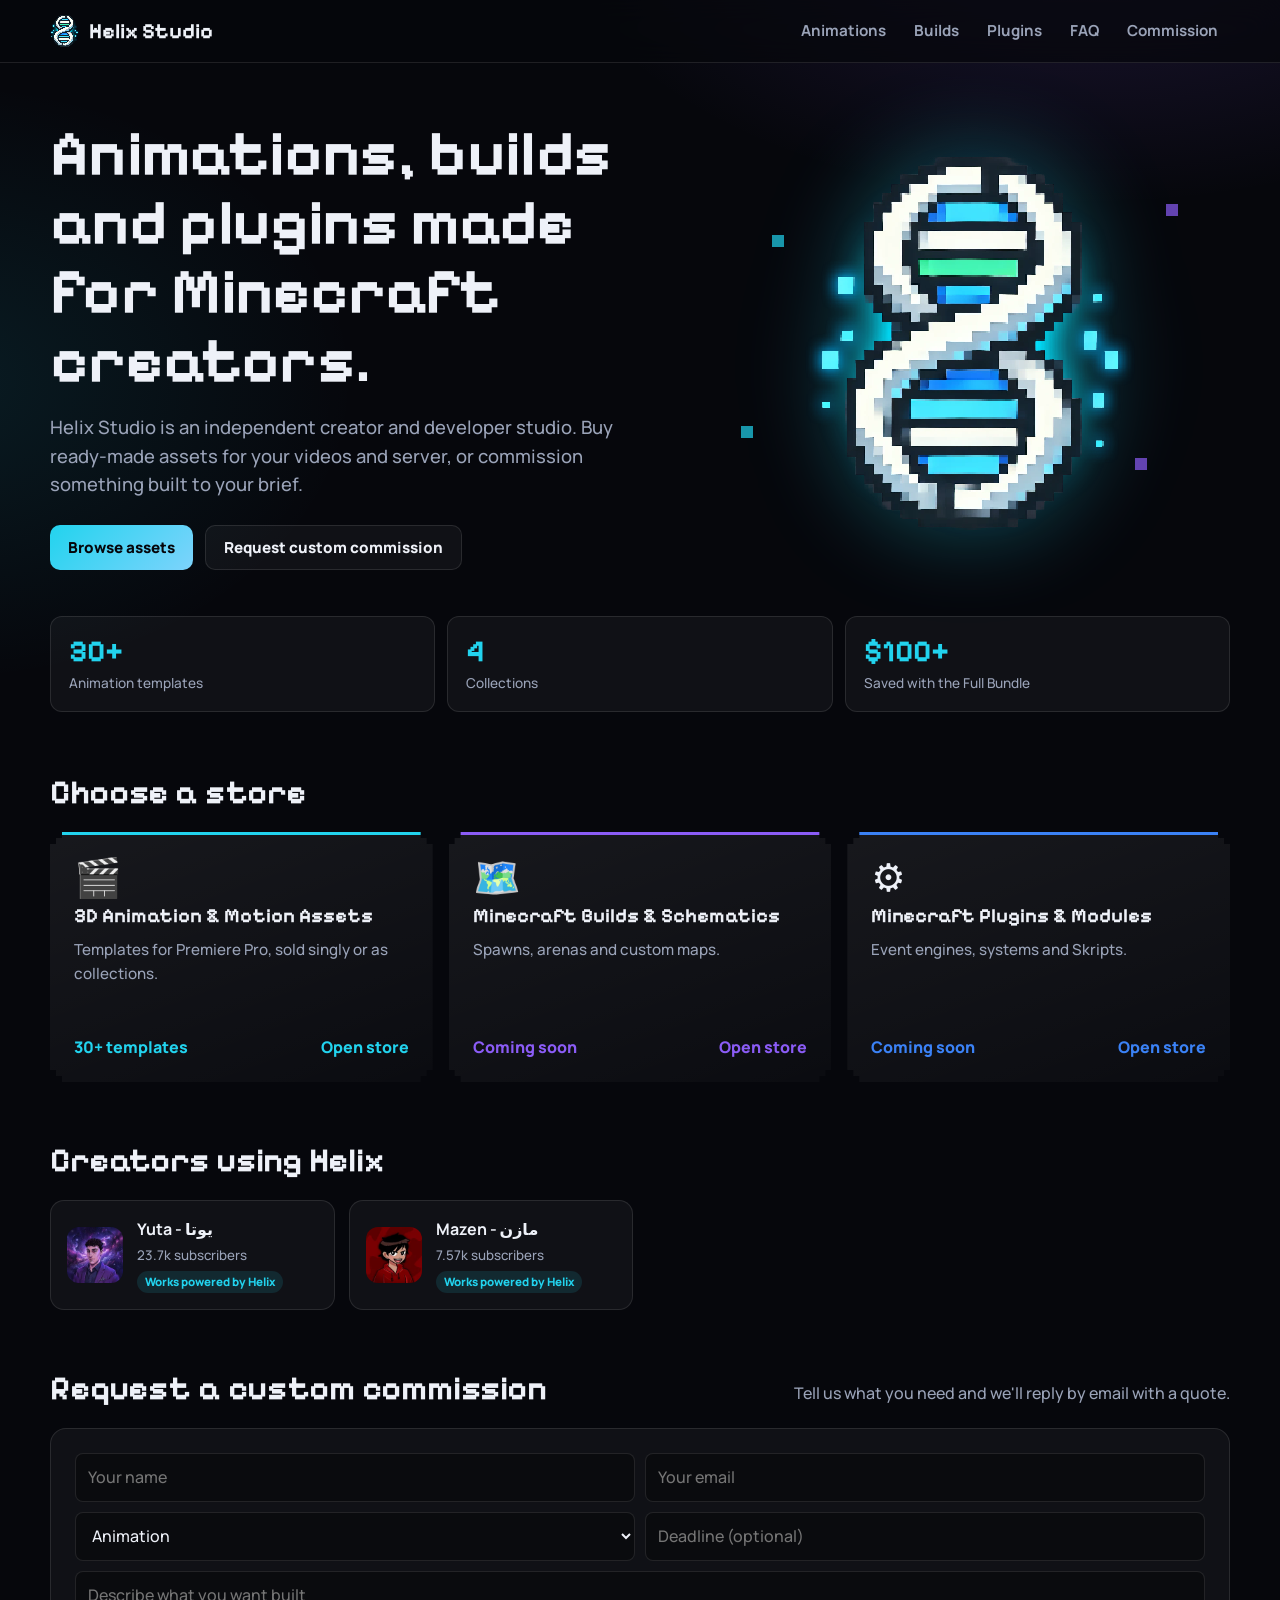
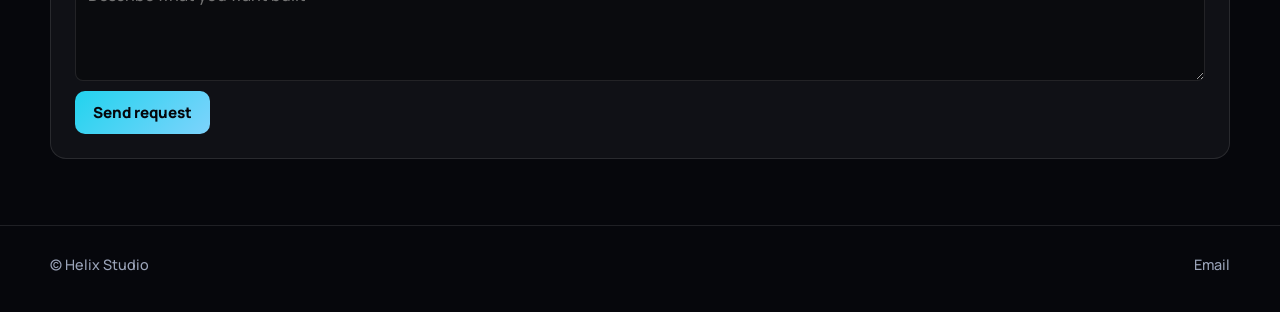
==== commit 809e8f5e: "Add files via upload" ====
--- a/index.html
+++ b/index.html
@@ -123,13 +123,20 @@
 #ed .row{grid-column:1/-1;display:flex;gap:10px;justify-content:space-between;flex-wrap:wrap}
 .btn.dng{background:#f43f5e;color:#fff}
 @media(max-width:600px){#ed form{grid-template-columns:1fr}}
+.faq{display:grid;gap:10px;margin:22px 0 40px;max-width:820px}
+.fq{position:relative;border:1px solid var(--line);border-radius:12px;background:var(--panel);transition:border-color .2s}
+.fq summary{cursor:pointer;list-style:none;padding:16px 52px 16px 18px;font-weight:800}
+.fq summary::-webkit-details-marker{display:none}
+.fq summary::after{content:"+";position:absolute;right:18px;top:11px;font:700 1.5rem var(--px);color:var(--cy)}
+.fq[open]{border-color:var(--vi)}.fq[open] summary::after{content:"\2013"}
+.fq .ans{padding:0 18px 16px;color:var(--mu);display:grid;gap:8px;justify-items:start}
 </style>
 </head>
 <body>
 <div id="ann" hidden><div class="wrap"><span class="tag" id="at"></span><span id="am"></span><button class="code" id="ac" title="Copy code"></button><span>Ends in <b id="cd"></b></span><button class="x" id="ax" aria-label="Dismiss announcement">×</button></div></div>
 <header class="nav"><div class="wrap">
 <a class="logo" href="#/" aria-label="Helix Studio home"><img class="lg" src="images/logo.webp" alt="">Helix Studio</a>
-<nav aria-label="Main"><a href="#/store/animations" data-r="animations">Animations</a><a href="#/store/builds" data-r="builds">Builds</a><a href="#/store/plugins" data-r="plugins">Plugins</a><a class="keep" href="#/commission">Commission</a></nav>
+<nav aria-label="Main"><a href="#/store/animations" data-r="animations">Animations</a><a href="#/store/builds" data-r="builds">Builds</a><a href="#/store/plugins" data-r="plugins">Plugins</a><a class="keep" href="#/faq" data-r="faq">FAQ</a><a class="keep" href="#/commission">Commission</a></nav>
 </div></header>
 <main id="app"></main>
 <footer id="ft"></footer>
@@ -225,9 +232,23 @@
 function footer(k){$("#ft").innerHTML=`<div class="wrap"><span>${k==="animations"?"Works with Adobe Premiere Pro (Essential Graphics). Not affiliated with Mojang or Microsoft.":"© Helix Studio"}</span><span><a href="mailto:${esc(S.email)}">Email</a></span></div>`}
 
 /* routing */
+const DEFAULT_FAQ=[
+ {id:"f1",q:"What do I get when I buy a template?",a:"A Premiere Pro .mogrt file. You buy through Payhip and download it from there after checkout."},
+ {id:"f2",q:"What software do I need?",a:"Adobe Premiere Pro. The templates are Motion Graphics templates (.mogrt) that you use from the Essential Graphics panel."},
+ {id:"f3",q:"How do I install a .mogrt template?",a:"In Premiere Pro, open the Essential Graphics panel and go to the Browse tab. Click the Install Motion Graphics template button at the bottom right and pick the .mogrt file. Then drag it onto your timeline."},
+ {id:"f4",q:"Can I use these in other editors?",a:"No. They are made for Adobe Premiere Pro and are not designed for other video editors."},
+ {id:"f5",q:"Can you build something custom for me?",a:"Yes. Send a request with the Commission form and we will reply by email with a quote."},
+ {id:"f6",q:"Are you affiliated with Mojang or Microsoft?",a:"No. Helix is an independent studio and is not affiliated with Mojang or Microsoft."}];
+function initFaq(){if(!Array.isArray(S.faq))S.faq=DEFAULT_FAQ.map(x=>({...x}))}
+function faq(){
+ app.innerHTML=`<div class="wrap"><div class="sh" style="display:flex;justify-content:space-between;gap:12px;align-items:end;flex-wrap:wrap"><div><h1>FAQ</h1><p class="mu">Answers to common questions about our templates. Can't find yours? Use the Commission form or email us.</p></div>${OWNER?'<button class="btn sm" id="addf">+ Add question</button>':""}</div>
+ <div class="faq">${S.faq.length?S.faq.map(f=>`<details class="fq"><summary>${esc(f.q)}</summary><div class="ans">${String(f.a||"").split(/\n+/).map(t=>`<p>${esc(t)}</p>`).join("")}${OWNER?`<button class="ib" data-ef="${esc(f.id)}">Edit</button>`:""}</div></details>`).join(""):'<div class="empty">No questions yet.</div>'}</div></div>`;
+ $("#addf")?.addEventListener("click",()=>editFaq({id:uid(),q:"",a:""},true));
+ app.querySelectorAll("[data-ef]").forEach(b=>b.onclick=()=>editFaq(S.faq.find(x=>x.id===b.dataset.ef)))}
+function editFaq(f,isNew){if(!f)return;form(isNew?"Add question":"Edit question",[{k:"q",l:"Question"},{k:"a",l:"Answer (blank line = new paragraph)",t:"area"}],f,v=>{if(!v.q)v.q="Untitled question";if(isNew)S.faq.push(v)},isNew?null:()=>{S.faq=S.faq.filter(x=>x.id!==f.id)})}
 function route(){if(!S)return;const h=location.hash.replace(/^#\/?/,""),[a,b]=h.split("/"),k=a==="store"&&STORES[b]?b:null;
- k?store(k):home();footer(k);
- document.querySelectorAll("nav a[data-r]").forEach(l=>l.dataset.r===k?l.setAttribute("aria-current","page"):l.removeAttribute("aria-current"));
+ a==="faq"?faq():k?store(k):home();footer(k);
+ document.querySelectorAll("nav a[data-r]").forEach(l=>l.dataset.r===(a==="faq"?"faq":k)?l.setAttribute("aria-current","page"):l.removeAttribute("aria-current"));
  if(a==="commission")setTimeout(()=>$("#commission")?.scrollIntoView({behavior:"smooth"}),50);else scrollTo(0,0);
  if(a==="admin")admin()}
 addEventListener("hashchange",route);
@@ -312,7 +333,7 @@
   try{await enter(c);d.close()}catch(err){b.disabled=false;b.textContent="Sign in";$("#lm").textContent=ghError(err)}};
  if(!d.open)d.showModal()}
 async function enter(c){setCreds(c);
- try{const r=await gh("/contents/site.json?ref="+encodeURIComponent(c.branch),{headers:{Accept:"application/vnd.github.raw+json"}});S=await r.json()}
+ try{const r=await gh("/contents/site.json?ref="+encodeURIComponent(c.branch),{headers:{Accept:"application/vnd.github.raw+json"}});S=await r.json();initFaq()}
  catch(e){setCreds(null);throw e}
  OWNER=true;dirty=0;note="";history.replaceState(null,"","#/");ann();ownBar();route()}
 async function admin(){
@@ -342,7 +363,7 @@
 
 /* load content, then render */
 (async()=>{
- try{const r=await fetch("site.json",{cache:"no-cache"});if(!r.ok)throw 0;S=await r.json()}
+ try{const r=await fetch("site.json",{cache:"no-cache"});if(!r.ok)throw 0;S=await r.json();initFaq()}
  catch(_){app.innerHTML='<div class="wrap"><div class="soon"><h2>The site data didn\'t load</h2><p class="mu">Check your connection and refresh. If you opened this file straight from disk, serve the folder with a local web server instead.</p></div></div>';return}
  ann();route()})();
 
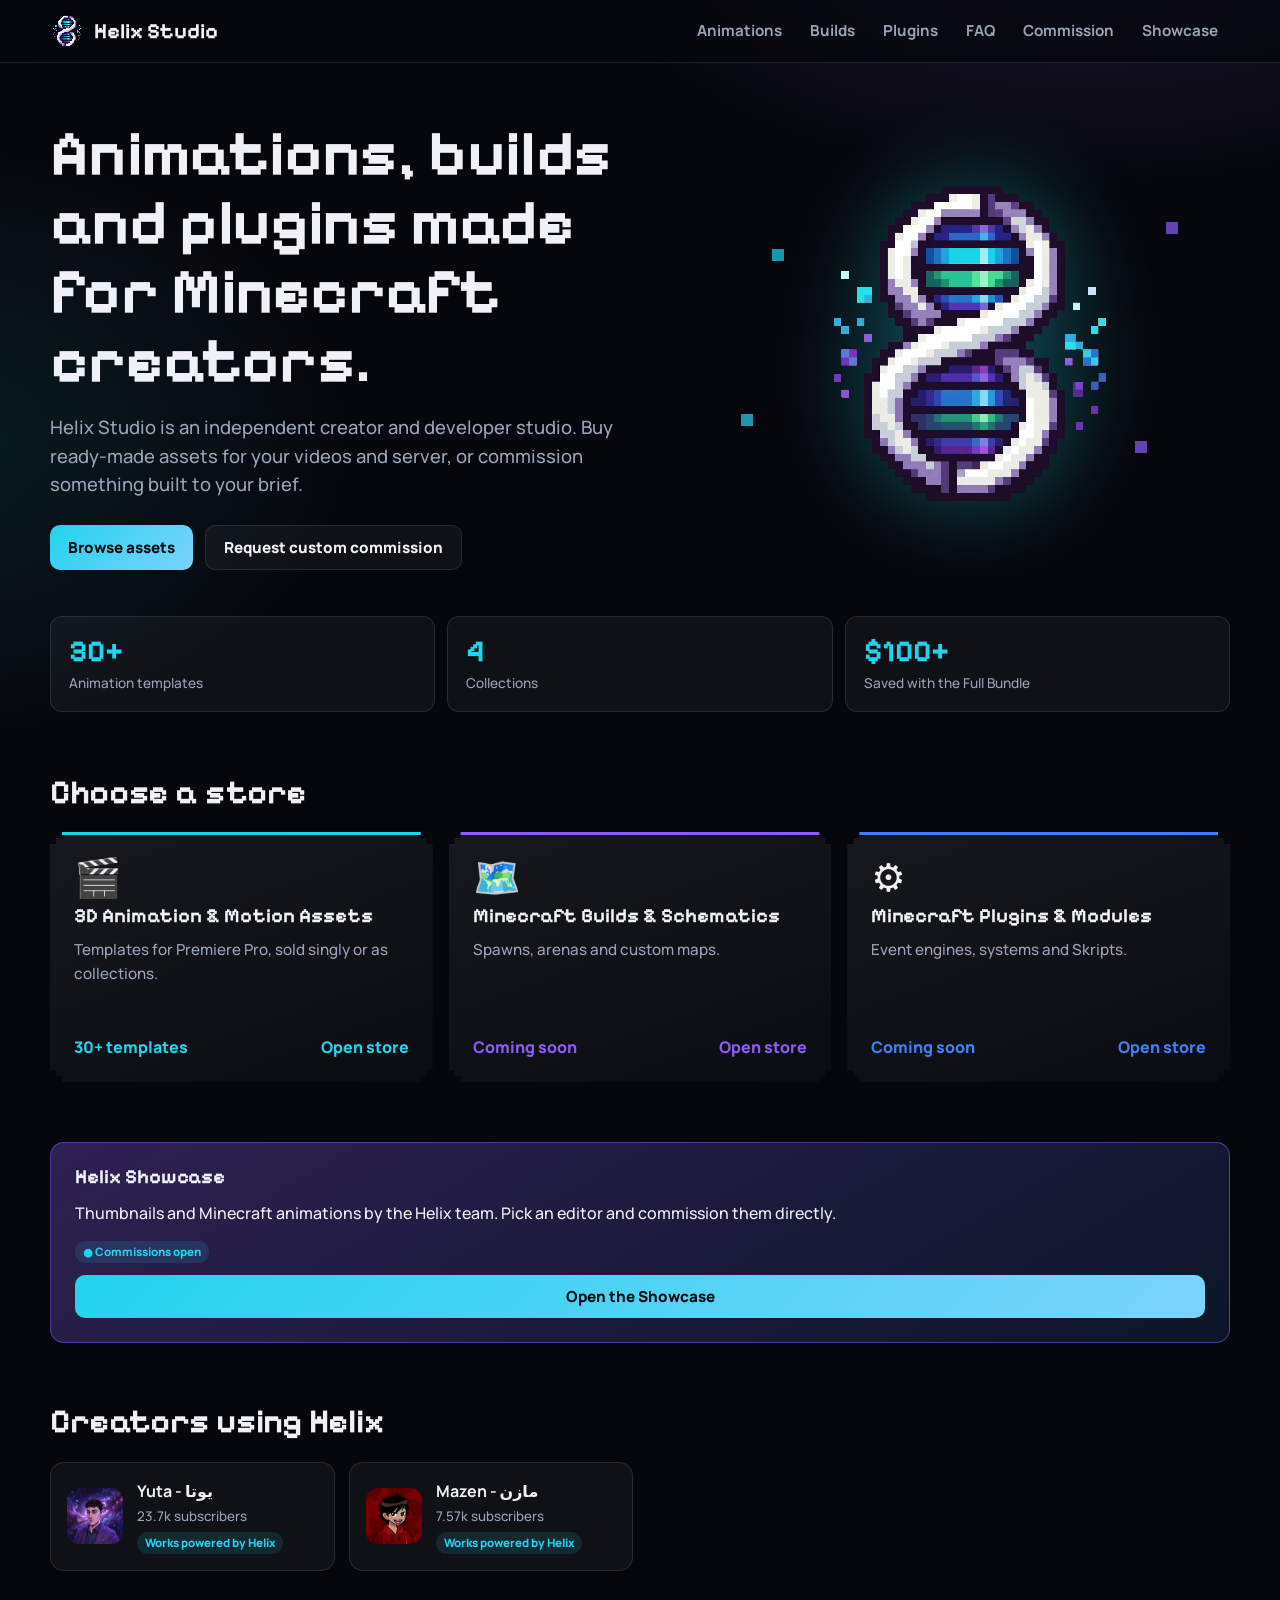
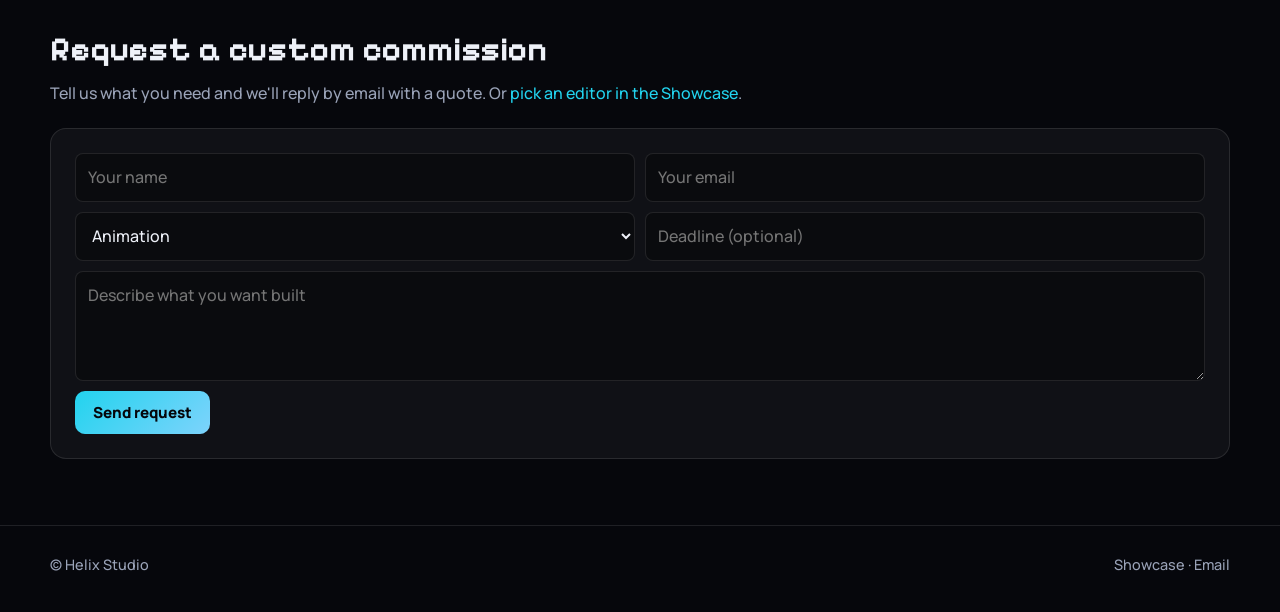
==== commit 8b22e4ef: "Add files via upload" ====
--- a/index.html
+++ b/index.html
@@ -136,7 +136,7 @@
 <div id="ann" hidden><div class="wrap"><span class="tag" id="at"></span><span id="am"></span><button class="code" id="ac" title="Copy code"></button><span>Ends in <b id="cd"></b></span><button class="x" id="ax" aria-label="Dismiss announcement">×</button></div></div>
 <header class="nav"><div class="wrap">
 <a class="logo" href="#/" aria-label="Helix Studio home"><img class="lg" src="images/logo.webp" alt="">Helix Studio</a>
-<nav aria-label="Main"><a href="#/store/animations" data-r="animations">Animations</a><a href="#/store/builds" data-r="builds">Builds</a><a href="#/store/plugins" data-r="plugins">Plugins</a><a class="keep" href="#/faq" data-r="faq">FAQ</a><a class="keep" href="#/commission">Commission</a></nav>
+<nav aria-label="Main"><a href="#/store/animations" data-r="animations">Animations</a><a href="#/store/builds" data-r="builds">Builds</a><a href="#/store/plugins" data-r="plugins">Plugins</a><a class="keep" href="#/faq" data-r="faq">FAQ</a><a class="keep" href="#/commission">Commission</a><a class="keep" href="/showcase/">Showcase</a></nav>
 </div></header>
 <main id="app"></main>
 <footer id="ft"></footer>
@@ -184,17 +184,22 @@
  <div class="hl" aria-hidden="true"><img src="${LOGO}" alt=""><i style="left:12%;top:22%"></i><i style="right:10%;top:14%;animation-delay:-1s"></i><i style="left:6%;bottom:26%;animation-delay:-2s"></i><i style="right:16%;bottom:18%;animation-delay:-3s"></i></div></section>
  ${m.length?`<div class="metrics">${m.map(x=>`<div class="metric"><b>${esc(x.value)}</b><span>${esc(x.label)}</span></div>`).join("")}</div>`:""}</div>
  <section class="blk" id="gates"><div class="wrap"><div class="hd"><h2>Choose a store</h2></div><div class="gates">${Object.entries(STORES).map(([k,s])=>{const n=S.stores[k].filter(p=>!p.coll).length;return `<a class="gate" href="#/store/${k}"><span class="em" aria-hidden="true">${s.em}</span><h3>${s.t}</h3><p>${s.g}</p><span class="go"><span>${n?ap(n)+" templates".replace("templates",k==="animations"?"templates":"listings"):"Coming soon"}</span><span>Open store</span></span></a>`}).join("")}</div></div></section>
+ <section class="blk" id="scw"></section>
  ${S.creators.length||OWNER?`<section class="blk"><div class="wrap"><div class="hd"><h2>Creators using Helix</h2>${OWNER?'<button class="ib" id="addc">+ Add creator</button>':""}</div>${S.creators.length?`<div class="crow">${S.creators.map(c=>`<div class="cw"><a class="cc" href="${esc(c.url||"#")}" target="_blank" rel="noopener"><span class="av">${c.avatar?`<img src="${esc(src(c.avatar))}" alt="">`:esc((c.name||"?")[0])}</span><span><b>${esc(c.name)}</b><small>${esc(c.subs)} subscribers</small><br><span class="chip">Works powered by Helix</span></span></a>${OWNER?`<div class="adm"><button class="ib" data-ec="${c.id}">Edit</button></div>`:""}</div>`).join("")}</div>`:'<p class="mu">No creators yet. Add partners as you sign them.</p>'}</div></section>`:""}
  ${S.discordUrl?`<section class="blk"><div class="wrap"><div class="disc"><h3>Join the community</h3><p>Ask questions, share what you made and hear about new releases first.</p><a class="btn" href="${esc(S.discordUrl)}" target="_blank" rel="noopener">Join our Discord</a></div></div></section>`:""}
- <section class="blk" id="commission"><div class="wrap"><div class="hd"><h2>Request a custom commission</h2><span class="mu">Tell us what you need and we'll reply by email with a quote.</span></div>
+ <section class="blk" id="commission"><div class="wrap"><div class="hd"><h2>Request a custom commission</h2><span class="mu">Tell us what you need and we'll reply by email with a quote. Or <a href="/showcase/#commission" style="color:var(--cy)">pick an editor in the Showcase</a>.</span></div>
  <form class="form" id="cf"><p hidden><input name="_gotcha" tabindex="-1" autocomplete="off"></p>
  <input name="name" placeholder="Your name" aria-label="Your name" autocomplete="name" required><input name="email" type="email" placeholder="Your email" aria-label="Your email" autocomplete="email" required>
  <select name="type" aria-label="Project type"><option>Animation</option><option>Minecraft build</option><option>Plugin or Skript</option><option>Something else</option></select><input name="deadline" placeholder="Deadline (optional)" aria-label="Deadline">
  <textarea class="full" name="description" placeholder="Describe what you want built" aria-label="Project description" required></textarea>
  <div class="full" style="display:flex;gap:14px;align-items:center;flex-wrap:wrap"><button class="btn" id="send" type="submit">Send request</button><div class="cm" id="cm" role="status"></div></div></form></div></section>`;
- $("#cf").addEventListener("submit",submit);
+ loadShowcase();$("#cf").addEventListener("submit",submit);
  $("#addc")?.addEventListener("click",()=>editCreator({id:uid(),name:"",subs:"",url:"",avatar:""},true));
  app.querySelectorAll("[data-ec]").forEach(b=>b.onclick=()=>editCreator(S.creators.find(c=>c.id===b.dataset.ec)))}
+/* live data from the Showcase backend (public, read-only) */
+async function loadShowcase(){const el=$("#scw");if(!el)return;let o=null;try{const r=await fetch("/api/sync");if(r.ok)o=(await r.json()).data}catch(_){}
+ const st=(o&&o.settings&&o.settings.main)||{},open=st.open??true,eds=Object.keys((o&&o.editors)||{}).length,ws=Object.values((o&&o.works)||{}).flatMap(d=>d.items||[]).slice(-3).reverse();
+ el.innerHTML=`<div class="wrap"><div class="disc"><h3>Helix Showcase</h3><p>Thumbnails and Minecraft animations by the Helix team. Pick an editor and commission them directly.</p><p><span class="chip">${open?"● Commissions open"+(st.slots?" · "+st.slots+" slots left":""):"● Commissions closed"}</span> ${eds?`<span class="chip">${eds} editor${eds>1?"s":""}</span>`:""} ${ws.map(w=>`<span class="chip">${esc(w.t)}</span>`).join(" ")}</p><a class="btn" href="/showcase/">Open the Showcase</a></div></div>`}
 async function submit(e){e.preventDefault();const f=e.currentTarget,b=$("#send"),m=$("#cm"),fd=new FormData(f);if(fd.get("_gotcha"))return;
  b.disabled=true;b.textContent="Sending…";m.textContent="";
  try{const r=await fetch(S.formEndpoint,{method:"POST",headers:{Accept:"application/json"},body:fd});if(!r.ok)throw 0;f.reset();m.style.color="var(--ok)";m.textContent="Request sent. We'll reply by email with a quote."}
@@ -229,7 +234,7 @@
  draw()}
 
 /* footer: the Premiere / affiliation note belongs to the animations store only */
-function footer(k){$("#ft").innerHTML=`<div class="wrap"><span>${k==="animations"?"Works with Adobe Premiere Pro (Essential Graphics). Not affiliated with Mojang or Microsoft.":"© Helix Studio"}</span><span><a href="mailto:${esc(S.email)}">Email</a></span></div>`}
+function footer(k){$("#ft").innerHTML=`<div class="wrap"><span>${k==="animations"?"Works with Adobe Premiere Pro (Essential Graphics). Not affiliated with Mojang or Microsoft.":"© Helix Studio"}</span><span><a href="/showcase/">Showcase</a> · <a href="mailto:${esc(S.email)}">Email</a></span></div>`}
 
 /* routing */
 const DEFAULT_FAQ=[
@@ -238,6 +243,7 @@
  {id:"f3",q:"How do I install a .mogrt template?",a:"In Premiere Pro, open the Essential Graphics panel and go to the Browse tab. Click the Install Motion Graphics template button at the bottom right and pick the .mogrt file. Then drag it onto your timeline."},
  {id:"f4",q:"Can I use these in other editors?",a:"No. They are made for Adobe Premiere Pro and are not designed for other video editors."},
  {id:"f5",q:"Can you build something custom for me?",a:"Yes. Send a request with the Commission form and we will reply by email with a quote."},
+ {id:"f7",q:"What is the Showcase?",a:"The Helix Showcase is our portfolio of thumbnails and animations. Sign in there to commission one of our editors directly, chat with them and get your files."},
  {id:"f6",q:"Are you affiliated with Mojang or Microsoft?",a:"No. Helix is an independent studio and is not affiliated with Mojang or Microsoft."}];
 function initFaq(){if(!Array.isArray(S.faq))S.faq=DEFAULT_FAQ.map(x=>({...x}))}
 function faq(){
@@ -320,7 +326,7 @@
 function login(msg){const d=$("#ed"),c=creds()||{};
  d.innerHTML=`<form><h2 class="full">Owner sign in</h2>
  <p class="mu full" style="font-size:.9rem">Paste a GitHub fine-grained token limited to this repository with <b>Contents: Read and write</b>. It stays in this browser and is never part of the site.</p>
- <div class="fd full"><label>Repository (owner/name)</label><input name="repo" value="${esc(c.repo)}" placeholder="yourname/helix-store" autocomplete="off" required></div>
+ <div class="fd full"><label>Repository (owner/name)</label><input name="repo" value="${esc(c.repo||"mazenhelix/helix-store")}" placeholder="mazenhelix/helix-store" autocomplete="off" required></div>
  <div class="fd full"><label>Branch</label><input name="branch" value="${esc(c.branch||"main")}" autocomplete="off" required></div>
  <div class="fd full"><label>Token</label><input name="token" type="password" value="${esc(c.token)}" autocomplete="off" required></div>
  <div class="cm full" role="status" id="lm" style="color:#fb7185">${esc(msg||"")}</div>
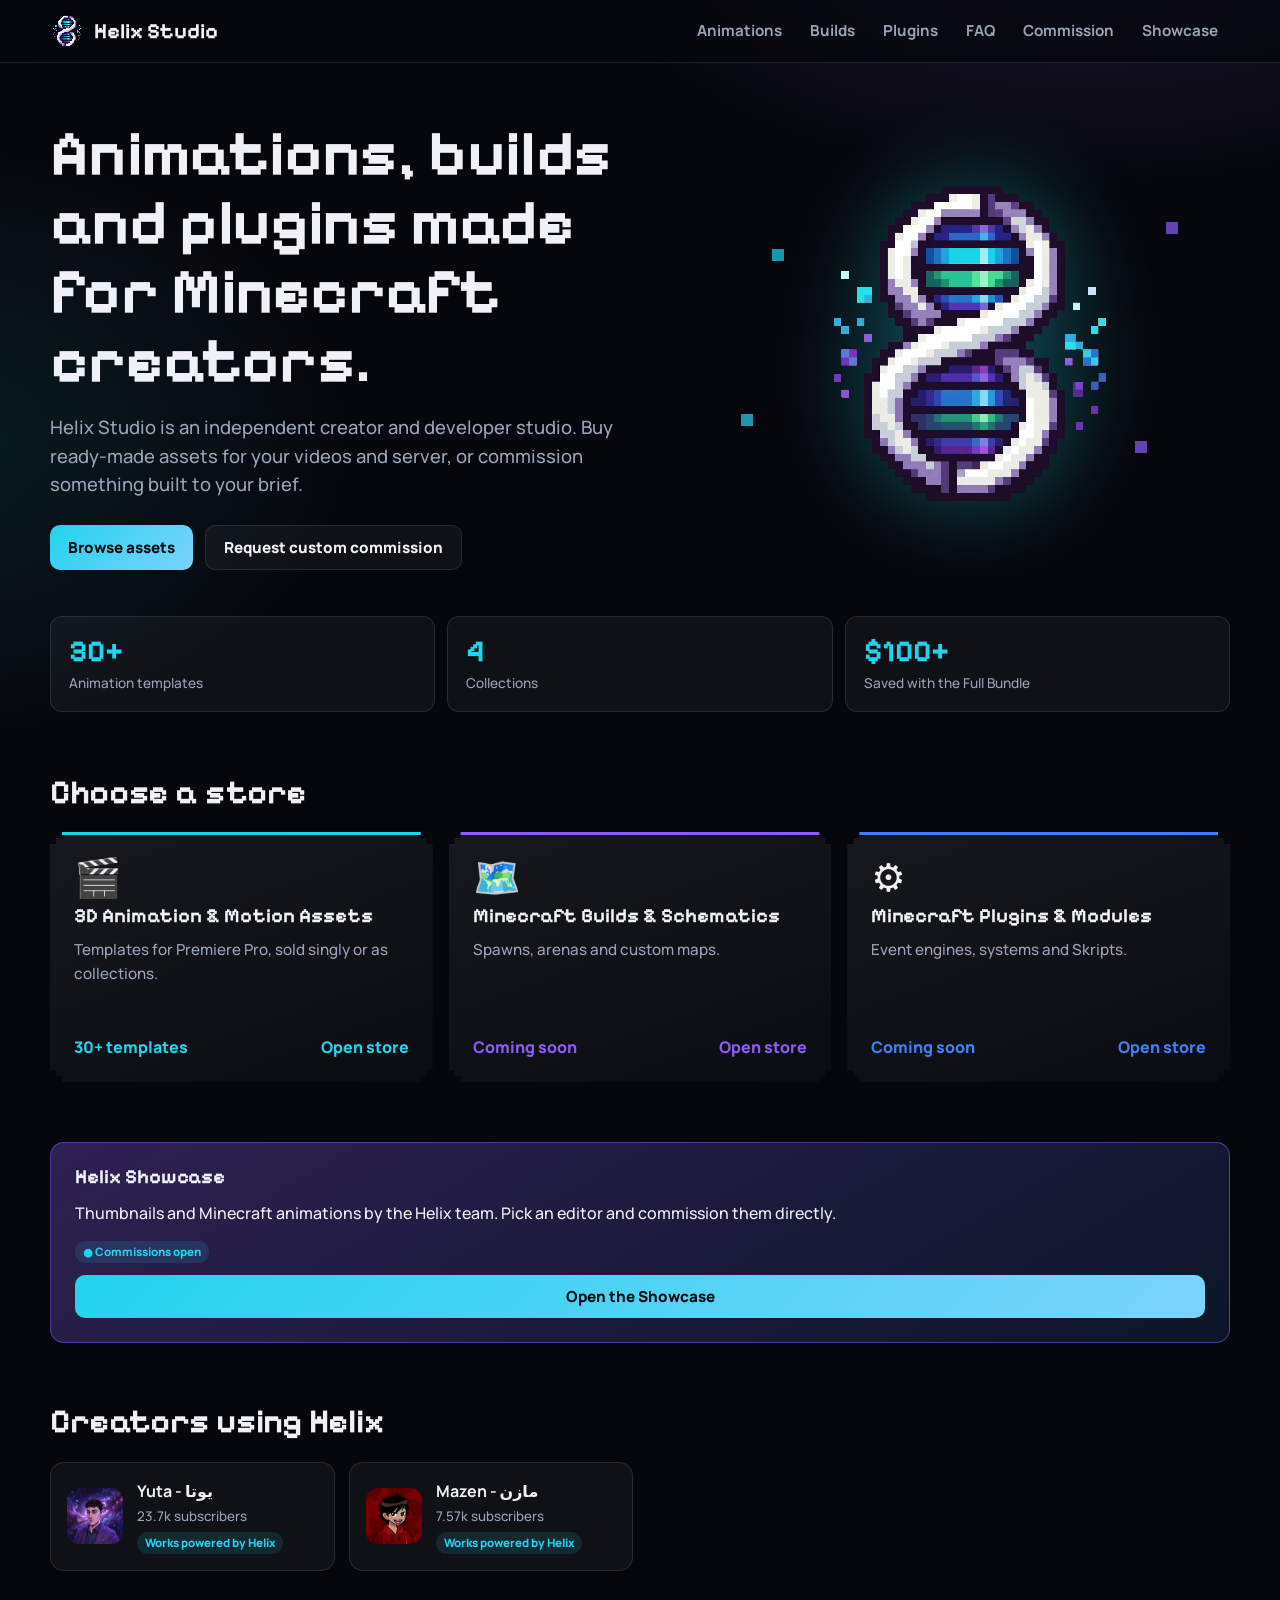
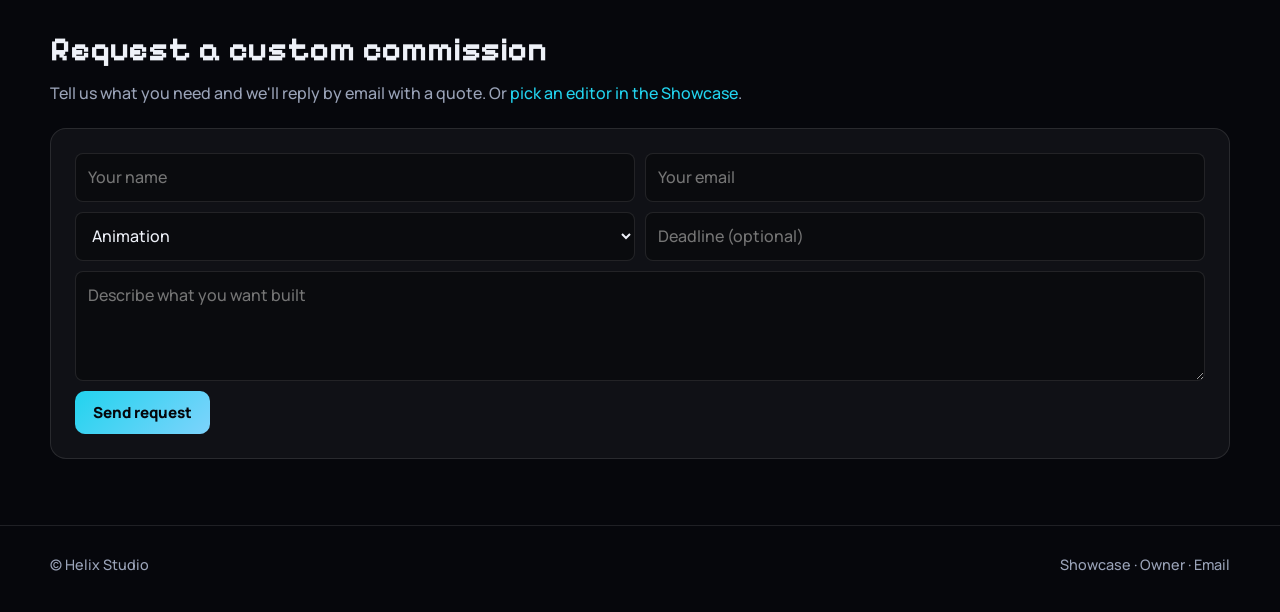
==== commit b46ca2f5: "Add files via upload" ====
--- a/index.html
+++ b/index.html
@@ -234,7 +234,7 @@
  draw()}
 
 /* footer: the Premiere / affiliation note belongs to the animations store only */
-function footer(k){$("#ft").innerHTML=`<div class="wrap"><span>${k==="animations"?"Works with Adobe Premiere Pro (Essential Graphics). Not affiliated with Mojang or Microsoft.":"© Helix Studio"}</span><span><a href="/showcase/">Showcase</a> · <a href="mailto:${esc(S.email)}">Email</a></span></div>`}
+function footer(k){$("#ft").innerHTML=`<div class="wrap"><span>${k==="animations"?"Works with Adobe Premiere Pro (Essential Graphics). Not affiliated with Mojang or Microsoft.":"© Helix Studio"}</span><span><a href="/showcase/">Showcase</a> · <a href="#/admin">Owner</a> · <a href="mailto:${esc(S.email)}">Email</a></span></div>`}
 
 /* routing */
 const DEFAULT_FAQ=[
@@ -309,7 +309,14 @@
  form("Site settings",[{k:"enabled",l:"Show announcement bar",t:"check"},{k:"badge",l:"Badge text",full:false},{k:"code",l:"Coupon code",full:false},{k:"text",l:"Announcement text"},{k:"pct",l:"Discount shown on prices (%)",t:"number",full:false},{k:"endsAt",l:"Offer ends",t:"dt",full:false},{k:"discordUrl",l:"Discord invite link (leave empty to hide)"},{k:"email",l:"Contact email",full:false},{k:"formEndpoint",l:"Commission form endpoint (Formspree)",full:false}],o,v=>{
   S.banner={enabled:!!v.enabled,badge:v.badge,text:v.text,code:v.code,pct:Math.min(90,v.pct),endsAt:v.endsAt};S.discordUrl=v.discordUrl;S.email=v.email;S.formEndpoint=v.formEndpoint})}
 /* ===================== OWNER MODE: /#/admin, saves to GitHub ===================== */
-const KEY="helix_gh";
+const KEY="helix_gh";let VIA=null;
+const GT=()=>{try{return localStorage.getItem("helix_tok")}catch(_){return null}};
+async function tryG(keep){const t=GT();if(!t)return false;try{const h={authorization:"Bearer "+t},me=await fetch("/api/me",{headers:h});if(!me.ok||!(await me.json()).owner)return false;
+ const r=await fetch("/api/site",{headers:h});if(!r.ok)return false;S=JSON.parse((await r.json()).json);initFaq();VIA="api";OWNER=true;dirty=0;note="";if(!keep)history.replaceState(null,"","#/");ann();ownBar();route();return true}catch(_){return false}}
+async function gsign(){const el=$("#gb");if(!el||!S.googleClientId)return;await new Promise(r=>{if(window.google)return r();const s=document.createElement("script");s.src="https://accounts.google.com/gsi/client";s.onload=r;s.onerror=r;document.head.append(s)});if(!window.google)return;
+ google.accounts.id.initialize({client_id:S.googleClientId,callback:async x=>{try{const r=await fetch("/api/auth",{method:"POST",headers:{"content-type":"application/json"},body:JSON.stringify({credential:x.credential})});if(!r.ok)throw 0;const j=await r.json();localStorage.setItem("helix_tok",j.token);
+  if(!j.user.owner){$("#lm").textContent="That Google account is not the owner.";return}$("#ed").close();await tryG()}catch(_){$("#lm").textContent="Google sign-in failed."}}});
+ google.accounts.id.renderButton(el,{theme:"filled_black",size:"large",text:"signin_with"})}
 const creds=()=>{try{return JSON.parse(localStorage.getItem(KEY)||"null")}catch(_){return null}};
 const setCreds=c=>{try{c?localStorage.setItem(KEY,JSON.stringify(c)):localStorage.removeItem(KEY)}catch(_){}};
 async function gh(path,opt={}){const c=creds();
@@ -329,10 +336,11 @@
  <div class="fd full"><label>Repository (owner/name)</label><input name="repo" value="${esc(c.repo||"mazenhelix/helix-store")}" placeholder="mazenhelix/helix-store" autocomplete="off" required></div>
  <div class="fd full"><label>Branch</label><input name="branch" value="${esc(c.branch||"main")}" autocomplete="off" required></div>
  <div class="fd full"><label>Token</label><input name="token" type="password" value="${esc(c.token)}" autocomplete="off" required></div>
+ <div class="full" id="gb"></div><p class="mu full" style="font-size:.85rem">Sign in with the owner Google account above. Or use a GitHub token below.</p>
  <div class="cm full" role="status" id="lm" style="color:#fb7185">${esc(msg||"")}</div>
  <div class="row"><span></span><span style="display:flex;gap:8px"><button type="button" class="btn ghost sm" id="ecx">Cancel</button><button class="btn sm" type="submit" id="lg">Sign in</button></span></div></form>`;
  $("#ecx").onclick=()=>d.close();
- d.onclose=()=>{d.innerHTML="";d.onclose=null;if(!OWNER&&/^#\/admin/.test(location.hash))history.replaceState(null,"","#/")};
+ gsign();d.onclose=()=>{d.innerHTML="";d.onclose=null;if(!OWNER&&/^#\/admin/.test(location.hash))history.replaceState(null,"","#/")};
  $("#ed form").onsubmit=async e=>{e.preventDefault();const f=new FormData(e.currentTarget),b=$("#lg");
   const c={repo:String(f.get("repo")).trim().replace(/^https?:\/\/github\.com\//,"").replace(/\.git$/,"").replace(/\/$/,""),branch:String(f.get("branch")).trim(),token:String(f.get("token")).trim()};
   b.disabled=true;b.textContent="Signing in…";$("#lm").textContent="";
@@ -344,12 +352,15 @@
  OWNER=true;dirty=0;note="";history.replaceState(null,"","#/");ann();ownBar();route()}
 async function admin(){
  if(OWNER){history.replaceState(null,"","#/");route();return}
- if(!creds())return login();
+ if(await tryG())return;if(!creds())return login();
  try{await enter(creds())}catch(e){login(ghError(e))}}
 
 async function publish(){const b=$("#pub");b.disabled=true;b.textContent="Publishing…";const c=creds();
  try{
   const json=JSON.stringify(S,null,2)+"\n",used=new Set(json.match(/images\/[^"\\]+/g)||[]);
+  if(VIA==="api"){const imgs={};for(const p of Object.keys(PEND))if(used.has(p))imgs[p]=PEND[p].split(",")[1];
+   const r=await fetch("/api/site",{method:"PUT",headers:{"content-type":"application/json",authorization:"Bearer "+GT()},body:JSON.stringify({json,images:imgs})});if(!r.ok)throw new Error("api "+r.status);
+   dirty=0;note="Published. The live site updates in about a minute.";ownBar();return}
   const files=[{path:"site.json",blob:{content:json,encoding:"utf-8"}},...Object.keys(PEND).filter(p=>used.has(p)).map(p=>({path:p,blob:{content:PEND[p].split(",")[1],encoding:"base64"}}))];
   const br=encodeURIComponent(c.branch);
   const ref=await(await gh("/git/ref/heads/"+br)).json(),base=ref.object.sha;
@@ -364,14 +375,14 @@
 function ownBar(){let o=$("#own");if(!o){o=document.createElement("div");o.id="own";o.setAttribute("role","region");o.setAttribute("aria-label","Owner tools");document.body.append(o);$("#ft").style.paddingBottom="90px"}
  o.innerHTML=`<b>Owner mode</b><button class="btn ghost sm" id="set">Site settings</button><span class="mu" style="font-size:.85rem">${dirty?dirty+" unpublished change"+(dirty>1?"s":""):esc(note||"No changes")}</span>${dirty?'<button class="btn sm" id="pub">Publish changes</button><button class="btn ghost sm" id="dis">Discard</button>':""}<button class="btn ghost sm" id="out">Sign out</button>`;
  $("#set").onclick=settings;$("#pub")?.addEventListener("click",publish);$("#dis")?.addEventListener("click",()=>{dirty=0;location.reload()});
- $("#out").onclick=()=>{if(dirty&&!confirm("You have unpublished changes. Sign out and lose them?"))return;dirty=0;setCreds(null);location.reload()}}
+ $("#out").onclick=()=>{if(dirty&&!confirm("You have unpublished changes. Sign out and lose them?"))return;dirty=0;setCreds(null);try{localStorage.removeItem("helix_tok")}catch(_){}location.reload()}}
 addEventListener("beforeunload",e=>{if(dirty){e.preventDefault();e.returnValue=""}});
 
 /* load content, then render */
 (async()=>{
  try{const r=await fetch("site.json",{cache:"no-cache"});if(!r.ok)throw 0;S=await r.json();initFaq()}
  catch(_){app.innerHTML='<div class="wrap"><div class="soon"><h2>The site data didn\'t load</h2><p class="mu">Check your connection and refresh. If you opened this file straight from disk, serve the folder with a local web server instead.</p></div></div>';return}
- ann();route()})();
+ ann();route();tryG(1)})();
 
 </script>
 </body>
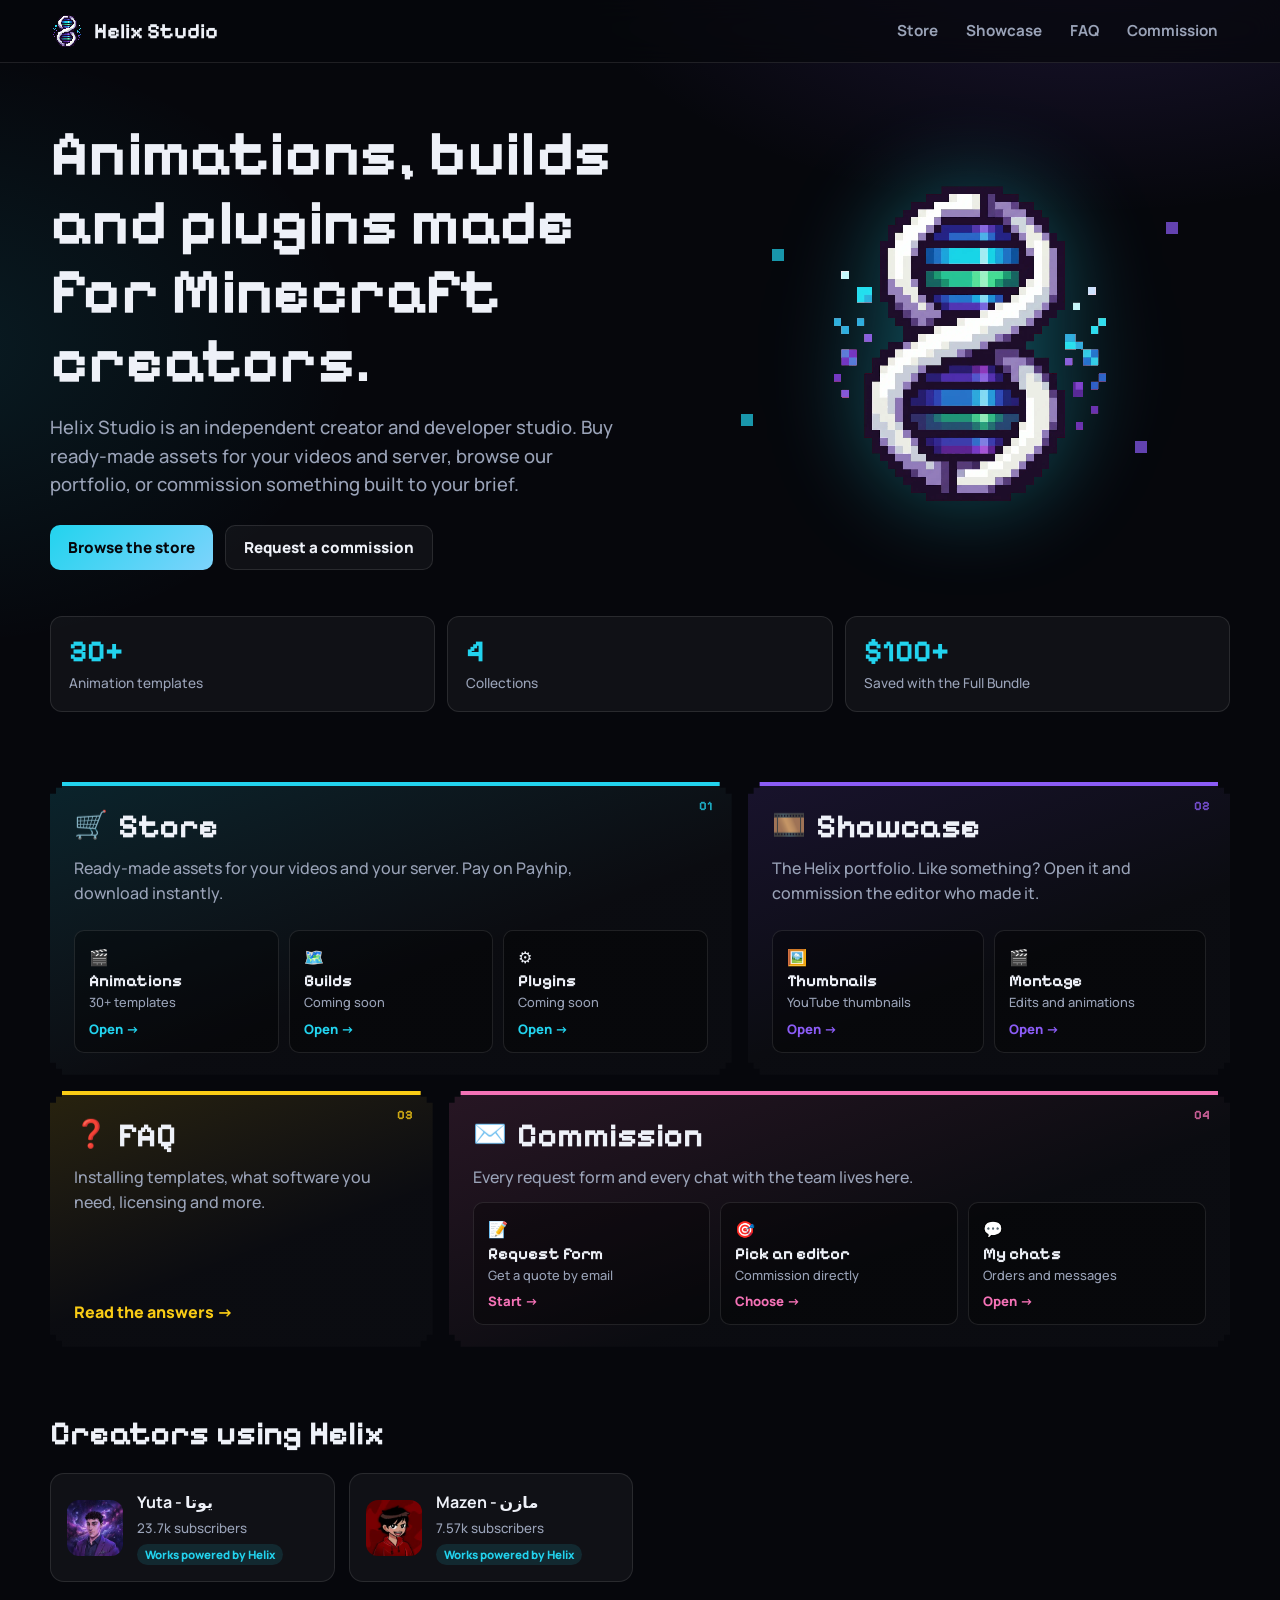
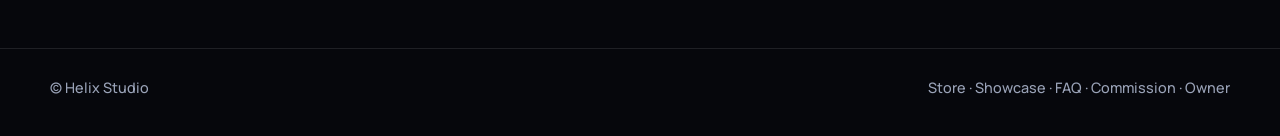
==== commit 26793f21: "Add files via upload" ====
--- a/index.html
+++ b/index.html
@@ -101,7 +101,7 @@
 dialog .row{display:flex;gap:10px;align-items:center;justify-content:space-between;flex-wrap:wrap}
 footer{margin-top:60px;border-top:1px solid var(--line);padding:28px 0 36px;color:var(--mu);font-size:.9rem}
 footer .wrap{display:flex;justify-content:space-between;gap:12px;flex-wrap:wrap}
-@media(max-width:860px){.hero{grid-template-columns:1fr;padding-top:30px}.hl{min-height:200px;order:-1}.gates,.proof,.form{grid-template-columns:1fr}.gate{min-height:0}nav a:not(.keep){display:none}header.nav .wrap{gap:8px}.tools input{max-width:none;flex:1 1 100%}}
+@media(max-width:860px){.hero{grid-template-columns:1fr;padding-top:30px}.hl{min-height:200px;order:-1}.gates,.proof,.form{grid-template-columns:1fr}.gate{min-height:0}header.nav .wrap{gap:8px}.tools input{max-width:none;flex:1 1 100%}}
 @media(prefers-reduced-motion:reduce){*{transition:none!important;animation:none!important}}
 
 .lg{height:34px;width:auto;image-rendering:pixelated;display:block}.logo i{display:none}
@@ -130,13 +130,38 @@
 .fq summary::after{content:"+";position:absolute;right:18px;top:11px;font:700 1.5rem var(--px);color:var(--cy)}
 .fq[open]{border-color:var(--vi)}.fq[open] summary::after{content:"\2013"}
 .fq .ans{padding:0 18px 16px;color:var(--mu);display:grid;gap:8px;justify-items:start}
+
+/* ===== front page: four pillars ===== */
+.pillars{display:grid;grid-template-columns:repeat(12,1fr);gap:16px;margin:8px 0 8px}
+.pil{--a:var(--cy);position:relative;display:flex;flex-direction:column;gap:12px;padding:26px 24px 22px;background:linear-gradient(160deg,color-mix(in srgb,var(--a) 14%,transparent),rgba(255,255,255,.02) 60%);border:0;
+clip-path:polygon(0 12px,6px 12px,6px 6px,12px 6px,12px 0,calc(100% - 12px) 0,calc(100% - 12px) 6px,calc(100% - 6px) 6px,calc(100% - 6px) 12px,100% 12px,100% calc(100% - 12px),calc(100% - 6px) calc(100% - 12px),calc(100% - 6px) calc(100% - 6px),calc(100% - 12px) calc(100% - 6px),calc(100% - 12px) 100%,12px 100%,12px calc(100% - 6px),6px calc(100% - 6px),6px calc(100% - 12px),0 calc(100% - 12px));transition:background .2s}
+.pil::before{content:"";position:absolute;inset:0 0 auto;height:4px;background:var(--a)}
+.pil h2{display:flex;align-items:center;gap:10px}.pil h2 .em{font-size:1.7rem}
+.pil>p{color:var(--mu);max-width:52ch}
+.pil.store{grid-column:span 7;--a:var(--cy)}.pil.show{grid-column:span 5;--a:var(--vi)}
+.pil.fqa{grid-column:span 4;--a:#facc15}.pil.comm{grid-column:span 8;--a:#f472b6}
+a.pil:hover{background:linear-gradient(160deg,color-mix(in srgb,var(--a) 26%,transparent),rgba(255,255,255,.03) 60%)}
+.pil .num{position:absolute;right:20px;top:16px;font:700 .8rem var(--px);color:var(--a);opacity:.8}
+.subs{display:grid;grid-template-columns:repeat(auto-fit,minmax(130px,1fr));gap:10px;margin-top:auto}
+.sub{display:flex;flex-direction:column;gap:2px;padding:14px 14px 12px;border-radius:10px;background:rgba(0,0,0,.32);border:1px solid var(--line);transition:border-color .15s,transform .15s}
+.sub:hover{border-color:var(--a);transform:translateY(-2px)}
+.sub b{font:700 1.05rem var(--px)}.sub small{color:var(--mu);font-size:.8rem}
+.sub .go{color:var(--a);font-weight:800;font-size:.82rem;margin-top:4px}
+.pil .go2{margin-top:auto;font-weight:800;color:var(--a)}
+.pil .chips{display:flex;gap:8px;flex-wrap:wrap}
+.hub{display:grid;grid-template-columns:repeat(auto-fit,minmax(260px,1fr));gap:14px;margin:6px 0 40px}
+.hub .sub{padding:18px}
+.cmgrid{display:grid;grid-template-columns:1.3fr 1fr;gap:18px;align-items:start;margin-bottom:40px}
+.cmgrid .side{display:grid;gap:12px}
+@media(max-width:860px){.pil.store,.pil.show,.pil.fqa,.pil.comm{grid-column:1/-1}.cmgrid{grid-template-columns:1fr}nav{overflow-x:auto;max-width:100%}nav a{white-space:nowrap}}
+@media(max-width:600px){.logo{font-size:0;gap:0}nav a{padding:8px 9px;font-size:.88rem}.hl{min-height:150px}}
 </style>
 </head>
 <body>
 <div id="ann" hidden><div class="wrap"><span class="tag" id="at"></span><span id="am"></span><button class="code" id="ac" title="Copy code"></button><span>Ends in <b id="cd"></b></span><button class="x" id="ax" aria-label="Dismiss announcement">×</button></div></div>
 <header class="nav"><div class="wrap">
 <a class="logo" href="#/" aria-label="Helix Studio home"><img class="lg" src="images/logo.webp" alt="">Helix Studio</a>
-<nav aria-label="Main"><a href="#/store/animations" data-r="animations">Animations</a><a href="#/store/builds" data-r="builds">Builds</a><a href="#/store/plugins" data-r="plugins">Plugins</a><a class="keep" href="#/faq" data-r="faq">FAQ</a><a class="keep" href="#/commission">Commission</a><a class="keep" href="/showcase/">Showcase</a></nav>
+<nav aria-label="Main"><a href="#/store" data-r="store">Store</a><a href="/showcase/">Showcase</a><a href="#/faq" data-r="faq">FAQ</a><a href="#/commission" data-r="commission">Commission</a></nav>
 </div></header>
 <main id="app"></main>
 <footer id="ft"></footer>
@@ -178,28 +203,66 @@
  if(t.length)m.push({label:"Animation templates",value:ap(t.length)});
  const nc=A.filter(p=>p.coll).length;if(nc)m.push({label:"Collections",value:ap(nc)});
  if(full){const sv=stats(full).tot-full.price;if(sv>0)m.push({label:"Saved with the Full Bundle",value:"$"+ap(sv)})}
+ const cnt=k=>{const n=S.stores[k].filter(x=>!x.coll).length;return n?ap(n)+(k==="animations"?" templates":" listings"):"Coming soon"};
  app.innerHTML=`<div class="wrap"><section class="hero"><div><h1>Animations, builds and plugins made for Minecraft creators.</h1>
- <p class="lead">Helix Studio is an independent creator and developer studio. Buy ready-made assets for your videos and server, or commission something built to your brief.</p>
- <div class="cta"><a class="btn" href="#gates" data-s="gates">Browse assets</a><a class="btn ghost" href="#/commission">Request custom commission</a></div></div>
- <div class="hl" aria-hidden="true"><img src="${LOGO}" alt=""><i style="left:12%;top:22%"></i><i style="right:10%;top:14%;animation-delay:-1s"></i><i style="left:6%;bottom:26%;animation-delay:-2s"></i><i style="right:16%;bottom:18%;animation-delay:-3s"></i></div></section>
- ${m.length?`<div class="metrics">${m.map(x=>`<div class="metric"><b>${esc(x.value)}</b><span>${esc(x.label)}</span></div>`).join("")}</div>`:""}</div>
- <section class="blk" id="gates"><div class="wrap"><div class="hd"><h2>Choose a store</h2></div><div class="gates">${Object.entries(STORES).map(([k,s])=>{const n=S.stores[k].filter(p=>!p.coll).length;return `<a class="gate" href="#/store/${k}"><span class="em" aria-hidden="true">${s.em}</span><h3>${s.t}</h3><p>${s.g}</p><span class="go"><span>${n?ap(n)+" templates".replace("templates",k==="animations"?"templates":"listings"):"Coming soon"}</span><span>Open store</span></span></a>`}).join("")}</div></div></section>
- <section class="blk" id="scw"></section>
+  <p class="lead">Helix Studio is an independent creator and developer studio. Buy ready-made assets for your videos and server, browse our portfolio, or commission something built to your brief.</p>
+  <div class="cta"><a class="btn" href="#/store">Browse the store</a><a class="btn ghost" href="#/commission">Request a commission</a></div></div>
+  <div class="hl" aria-hidden="true"><img src="${LOGO}" alt=""><i style="left:12%;top:22%"></i><i style="right:10%;top:14%;animation-delay:-1s"></i><i style="left:6%;bottom:26%;animation-delay:-2s"></i><i style="right:16%;bottom:18%;animation-delay:-3s"></i></div></section>
+  ${m.length?`<div class="metrics">${m.map(x=>`<div class="metric"><b>${esc(x.value)}</b><span>${esc(x.label)}</span></div>`).join("")}</div>`:""}</div>
+
+ <section class="blk" id="gates"><div class="wrap"><div class="pillars">
+  <article class="pil store"><span class="num">01</span><h2><span class="em" aria-hidden="true">🛒</span>Store</h2>
+   <p>Ready-made assets for your videos and your server. Pay on Payhip, download instantly.</p>
+   <div class="subs">${Object.entries(STORES).map(([k,x])=>`<a class="sub" href="#/store/${k}"><span aria-hidden="true">${x.em}</span><b>${x.s}</b><small>${cnt(k)}</small><span class="go">Open →</span></a>`).join("")}</div></article>
+
+  <article class="pil show" style="--a:var(--vi)"><span class="num">02</span><h2><span class="em" aria-hidden="true">🎞️</span>Showcase</h2>
+   <p>The Helix portfolio. Like something? Open it and commission the editor who made it.</p>
+   <div class="chips" id="scs"></div>
+   <div class="subs"><a class="sub" href="/showcase/#thumbnails"><span aria-hidden="true">🖼️</span><b>Thumbnails</b><small>YouTube thumbnails</small><span class="go">Open →</span></a>
+    <a class="sub" href="/showcase/#animations"><span aria-hidden="true">🎬</span><b>Montage</b><small>Edits and animations</small><span class="go">Open →</span></a></div></article>
+
+  <a class="pil fqa" href="#/faq" style="--a:#facc15"><span class="num">03</span><h2><span class="em" aria-hidden="true">❓</span>FAQ</h2>
+   <p>Installing templates, what software you need, licensing and more.</p><span class="go2">Read the answers →</span></a>
+
+  <article class="pil comm" style="--a:#f472b6"><span class="num">04</span><h2><span class="em" aria-hidden="true">✉️</span>Commission</h2>
+   <p>Every request form and every chat with the team lives here.</p>
+   <div class="subs"><a class="sub" href="#/commission"><span aria-hidden="true">📝</span><b>Request form</b><small>Get a quote by email</small><span class="go">Start →</span></a>
+    <a class="sub" href="/showcase/#commission"><span aria-hidden="true">🎯</span><b>Pick an editor</b><small>Commission directly</small><span class="go">Choose →</span></a>
+    <a class="sub" href="/showcase/#dashboard"><span aria-hidden="true">💬</span><b>My chats</b><small>Orders and messages</small><span class="go">Open →</span></a></div></article>
+ </div></div></section>
+
  ${S.creators.length||OWNER?`<section class="blk"><div class="wrap"><div class="hd"><h2>Creators using Helix</h2>${OWNER?'<button class="ib" id="addc">+ Add creator</button>':""}</div>${S.creators.length?`<div class="crow">${S.creators.map(c=>`<div class="cw"><a class="cc" href="${esc(c.url||"#")}" target="_blank" rel="noopener"><span class="av">${c.avatar?`<img src="${esc(src(c.avatar))}" alt="">`:esc((c.name||"?")[0])}</span><span><b>${esc(c.name)}</b><small>${esc(c.subs)} subscribers</small><br><span class="chip">Works powered by Helix</span></span></a>${OWNER?`<div class="adm"><button class="ib" data-ec="${c.id}">Edit</button></div>`:""}</div>`).join("")}</div>`:'<p class="mu">No creators yet. Add partners as you sign them.</p>'}</div></section>`:""}
- ${S.discordUrl?`<section class="blk"><div class="wrap"><div class="disc"><h3>Join the community</h3><p>Ask questions, share what you made and hear about new releases first.</p><a class="btn" href="${esc(S.discordUrl)}" target="_blank" rel="noopener">Join our Discord</a></div></div></section>`:""}
- <section class="blk" id="commission"><div class="wrap"><div class="hd"><h2>Request a custom commission</h2><span class="mu">Tell us what you need and we'll reply by email with a quote. Or <a href="/showcase/#commission" style="color:var(--cy)">pick an editor in the Showcase</a>.</span></div>
+ ${S.discordUrl?`<section class="blk"><div class="wrap"><div class="disc"><h3>Join the community</h3><p>Ask questions, share what you made and hear about new releases first.</p><a class="btn" href="${esc(S.discordUrl)}" target="_blank" rel="noopener">Join our Discord</a></div></div></section>`:""}`;
+ loadShowcase();
+ $("#addc")?.addEventListener("click",()=>editCreator({id:uid(),name:"",subs:"",url:"",avatar:""},true));
+ app.querySelectorAll("[data-ec]").forEach(b=>b.onclick=()=>editCreator(S.creators.find(c=>c.id===b.dataset.ec)))}
+
+/* Store hub: the three stores */
+function storeHub(){
+ app.innerHTML=`<div class="wrap"><div class="sh"><h1>🛒 Store</h1><p class="mu">Pick a store. Animations are Premiere Pro templates; builds and plugins are for your Minecraft server.</p></div>
+ <div class="gates" style="margin:22px 0 40px">${Object.entries(STORES).map(([k,s])=>{const n=S.stores[k].filter(p=>!p.coll).length;return `<a class="gate" href="#/store/${k}"><span class="em" aria-hidden="true">${s.em}</span><h3>${s.t}</h3><p>${s.g}</p><span class="go"><span>${n?ap(n)+(k==="animations"?" templates":" listings"):"Coming soon"}</span><span>Open store</span></span></a>`}).join("")}</div></div>`}
+
+/* Commission: all forms and all chats */
+function commission(){
+ app.innerHTML=`<div class="wrap"><div class="sh"><h1>✉️ Commission</h1><p class="mu">Send a request, pick an editor, or continue a conversation. Everything about custom work starts on this page.</p></div>
+ <div class="cmgrid"><div><h2 style="margin-bottom:12px">Request form</h2>
  <form class="form" id="cf"><p hidden><input name="_gotcha" tabindex="-1" autocomplete="off"></p>
  <input name="name" placeholder="Your name" aria-label="Your name" autocomplete="name" required><input name="email" type="email" placeholder="Your email" aria-label="Your email" autocomplete="email" required>
- <select name="type" aria-label="Project type"><option>Animation</option><option>Minecraft build</option><option>Plugin or Skript</option><option>Something else</option></select><input name="deadline" placeholder="Deadline (optional)" aria-label="Deadline">
+ <select name="type" aria-label="Project type"><option>Animation</option><option>Minecraft build</option><option>Plugin or Skript</option><option>Thumbnail</option><option>Montage</option><option>Something else</option></select><input name="deadline" placeholder="Deadline (optional)" aria-label="Deadline">
  <textarea class="full" name="description" placeholder="Describe what you want built" aria-label="Project description" required></textarea>
- <div class="full" style="display:flex;gap:14px;align-items:center;flex-wrap:wrap"><button class="btn" id="send" type="submit">Send request</button><div class="cm" id="cm" role="status"></div></div></form></div></section>`;
- loadShowcase();$("#cf").addEventListener("submit",submit);
- $("#addc")?.addEventListener("click",()=>editCreator({id:uid(),name:"",subs:"",url:"",avatar:""},true));
- app.querySelectorAll("[data-ec]").forEach(b=>b.onclick=()=>editCreator(S.creators.find(c=>c.id===b.dataset.ec)))}
+ <div class="full" style="display:flex;gap:14px;align-items:center;flex-wrap:wrap"><button class="btn" id="send" type="submit">Send request</button><div class="cm" id="cm" role="status"></div></div></form></div>
+ <div class="side"><h2>Chats and orders</h2>
+  <a class="sub" href="/showcase/#commission" style="--a:#f472b6"><b>Commission an editor</b><small>Pick someone from the Showcase and send them a brief.</small><span class="go">Choose an editor →</span></a>
+  <a class="sub" href="/showcase/#dashboard" style="--a:#f472b6"><b>My commissions and chats</b><small>Sign in to see your orders, messages and files.</small><span class="go">Open dashboard →</span></a>
+  <a class="sub" href="/showcase/#editors" style="--a:#f472b6"><b>Meet the editors</b><small>See who works on what.</small><span class="go">View editors →</span></a>
+  <a class="sub" href="mailto:${esc(S.email)}" style="--a:#f472b6"><b>Email us</b><small>${esc(S.email)}</small><span class="go">Write an email →</span></a></div></div></div>`;
+ $("#cf").addEventListener("submit",submit)}
+
 /* live data from the Showcase backend (public, read-only) */
-async function loadShowcase(){const el=$("#scw");if(!el)return;let o=null;try{const r=await fetch("/api/sync");if(r.ok)o=(await r.json()).data}catch(_){}
- const st=(o&&o.settings&&o.settings.main)||{},open=st.open??true,eds=Object.keys((o&&o.editors)||{}).length,ws=Object.values((o&&o.works)||{}).flatMap(d=>d.items||[]).slice(-3).reverse();
- el.innerHTML=`<div class="wrap"><div class="disc"><h3>Helix Showcase</h3><p>Thumbnails and Minecraft animations by the Helix team. Pick an editor and commission them directly.</p><p><span class="chip">${open?"● Commissions open"+(st.slots?" · "+st.slots+" slots left":""):"● Commissions closed"}</span> ${eds?`<span class="chip">${eds} editor${eds>1?"s":""}</span>`:""} ${ws.map(w=>`<span class="chip">${esc(w.t)}</span>`).join(" ")}</p><a class="btn" href="/showcase/">Open the Showcase</a></div></div>`}
+async function loadShowcase(){const el=$("#scs");if(!el)return;let o=null;try{const r=await fetch("/api/sync");if(r.ok)o=(await r.json()).data}catch(_){}
+ const st=(o&&o.settings&&o.settings.main)||{},open=st.open??true,eds=Object.keys((o&&o.editors)||{}).length;
+ if(!o)return;
+ el.innerHTML=`<span class="chip${open?"":" s"}">${open?"● Commissions open"+(st.slots?" · "+st.slots+" slots left":""):"● Commissions closed"}</span>${eds?`<span class="chip">${eds} editor${eds>1?"s":""}</span>`:""}`}
 async function submit(e){e.preventDefault();const f=e.currentTarget,b=$("#send"),m=$("#cm"),fd=new FormData(f);if(fd.get("_gotcha"))return;
  b.disabled=true;b.textContent="Sending…";m.textContent="";
  try{const r=await fetch(S.formEndpoint,{method:"POST",headers:{Accept:"application/json"},body:fd});if(!r.ok)throw 0;f.reset();m.style.color="var(--ok)";m.textContent="Request sent. We'll reply by email with a quote."}
@@ -234,7 +297,7 @@
  draw()}
 
 /* footer: the Premiere / affiliation note belongs to the animations store only */
-function footer(k){$("#ft").innerHTML=`<div class="wrap"><span>${k==="animations"?"Works with Adobe Premiere Pro (Essential Graphics). Not affiliated with Mojang or Microsoft.":"© Helix Studio"}</span><span><a href="/showcase/">Showcase</a> · <a href="#/admin">Owner</a> · <a href="mailto:${esc(S.email)}">Email</a></span></div>`}
+function footer(k){$("#ft").innerHTML=`<div class="wrap"><span>${k==="animations"?"Works with Adobe Premiere Pro (Essential Graphics). Not affiliated with Mojang or Microsoft.":"© Helix Studio"}</span><span><a href="#/store">Store</a> · <a href="/showcase/">Showcase</a> · <a href="#/faq">FAQ</a> · <a href="#/commission">Commission</a> · <a href="#/admin">Owner</a></span></div>`}
 
 /* routing */
 const DEFAULT_FAQ=[
@@ -253,9 +316,9 @@
  app.querySelectorAll("[data-ef]").forEach(b=>b.onclick=()=>editFaq(S.faq.find(x=>x.id===b.dataset.ef)))}
 function editFaq(f,isNew){if(!f)return;form(isNew?"Add question":"Edit question",[{k:"q",l:"Question"},{k:"a",l:"Answer (blank line = new paragraph)",t:"area"}],f,v=>{if(!v.q)v.q="Untitled question";if(isNew)S.faq.push(v)},isNew?null:()=>{S.faq=S.faq.filter(x=>x.id!==f.id)})}
 function route(){if(!S)return;const h=location.hash.replace(/^#\/?/,""),[a,b]=h.split("/"),k=a==="store"&&STORES[b]?b:null;
- a==="faq"?faq():k?store(k):home();footer(k);
- document.querySelectorAll("nav a[data-r]").forEach(l=>l.dataset.r===(a==="faq"?"faq":k)?l.setAttribute("aria-current","page"):l.removeAttribute("aria-current"));
- if(a==="commission")setTimeout(()=>$("#commission")?.scrollIntoView({behavior:"smooth"}),50);else scrollTo(0,0);
+ a==="faq"?faq():a==="commission"?commission():a==="store"&&!k?storeHub():k?store(k):home();footer(k);
+ document.querySelectorAll("nav a[data-r]").forEach(l=>l.dataset.r===(a==="faq"?"faq":a==="commission"?"commission":a==="store"?"store":null)?l.setAttribute("aria-current","page"):l.removeAttribute("aria-current"));
+ scrollTo(0,0);
  if(a==="admin")admin()}
 addEventListener("hashchange",route);
 document.addEventListener("click",e=>{const a=e.target.closest("[data-s]");if(a){e.preventDefault();document.getElementById(a.dataset.s)?.scrollIntoView({behavior:"smooth"})}});
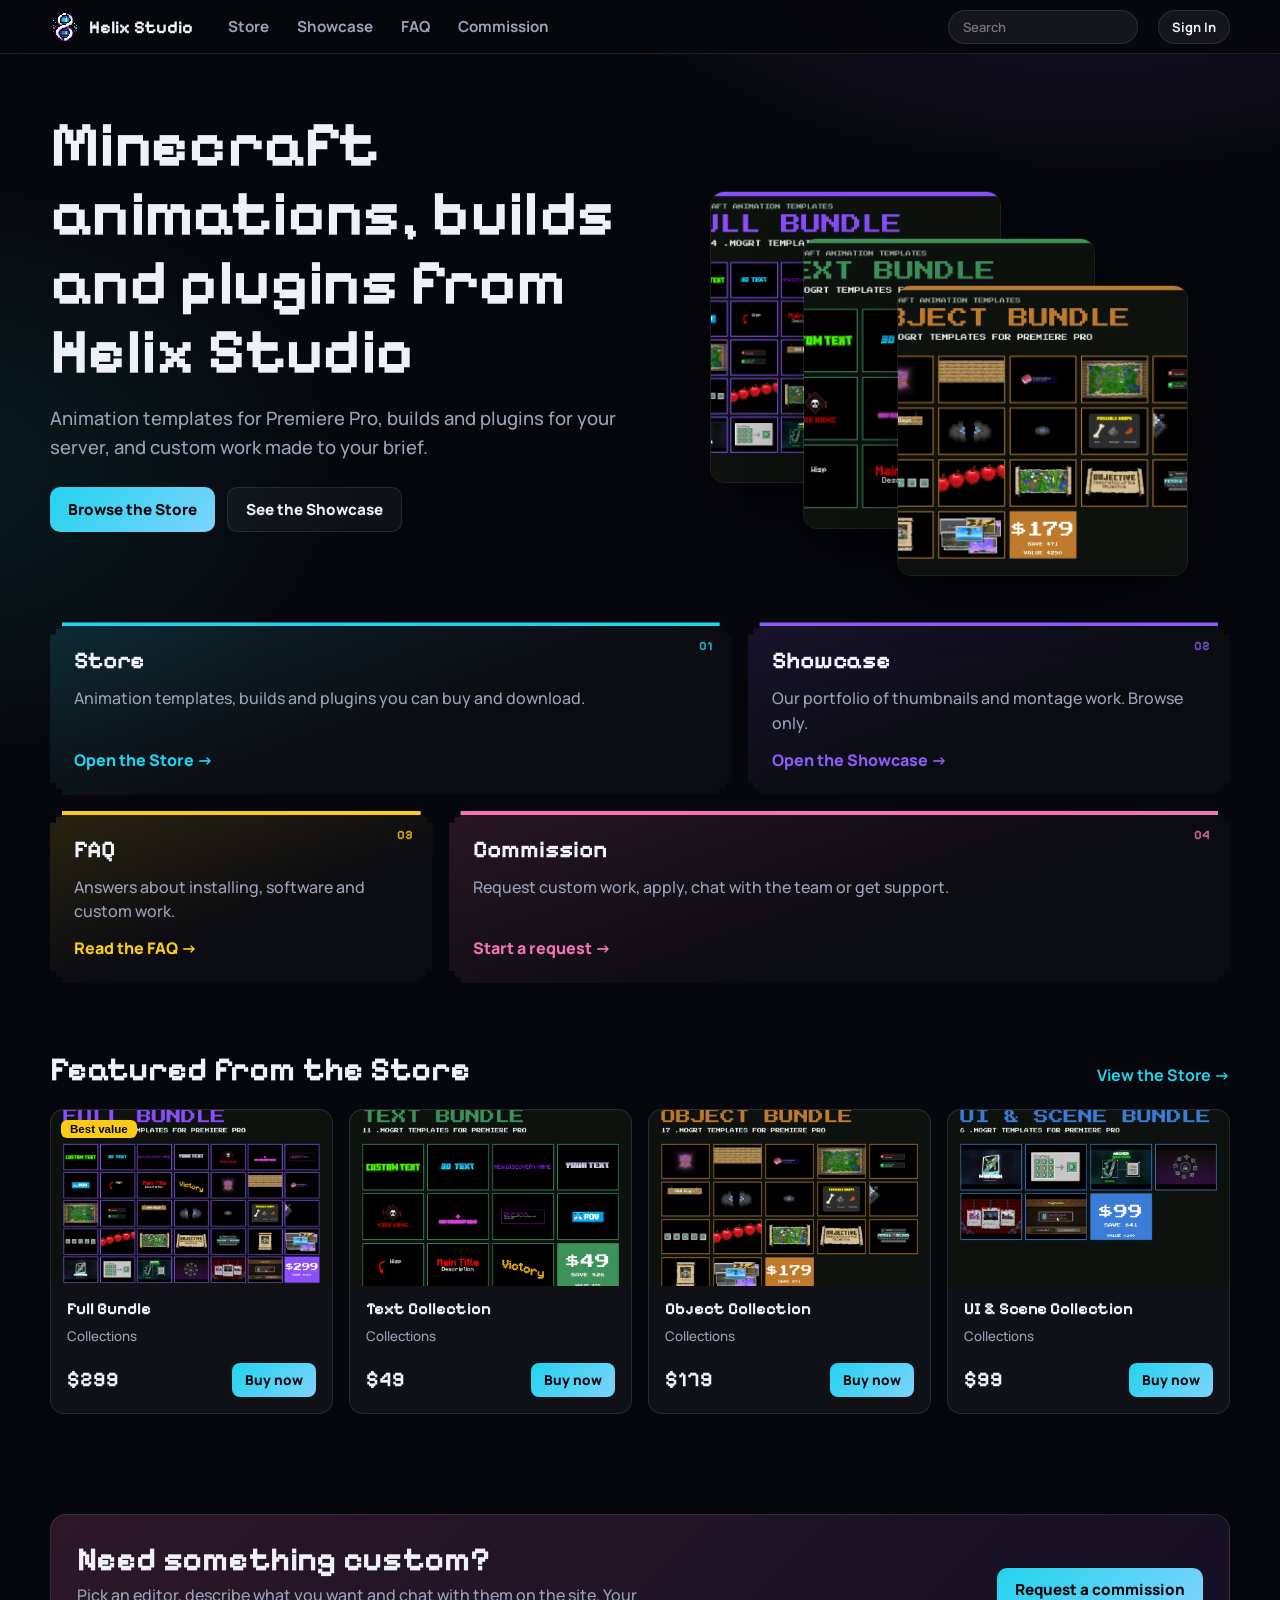
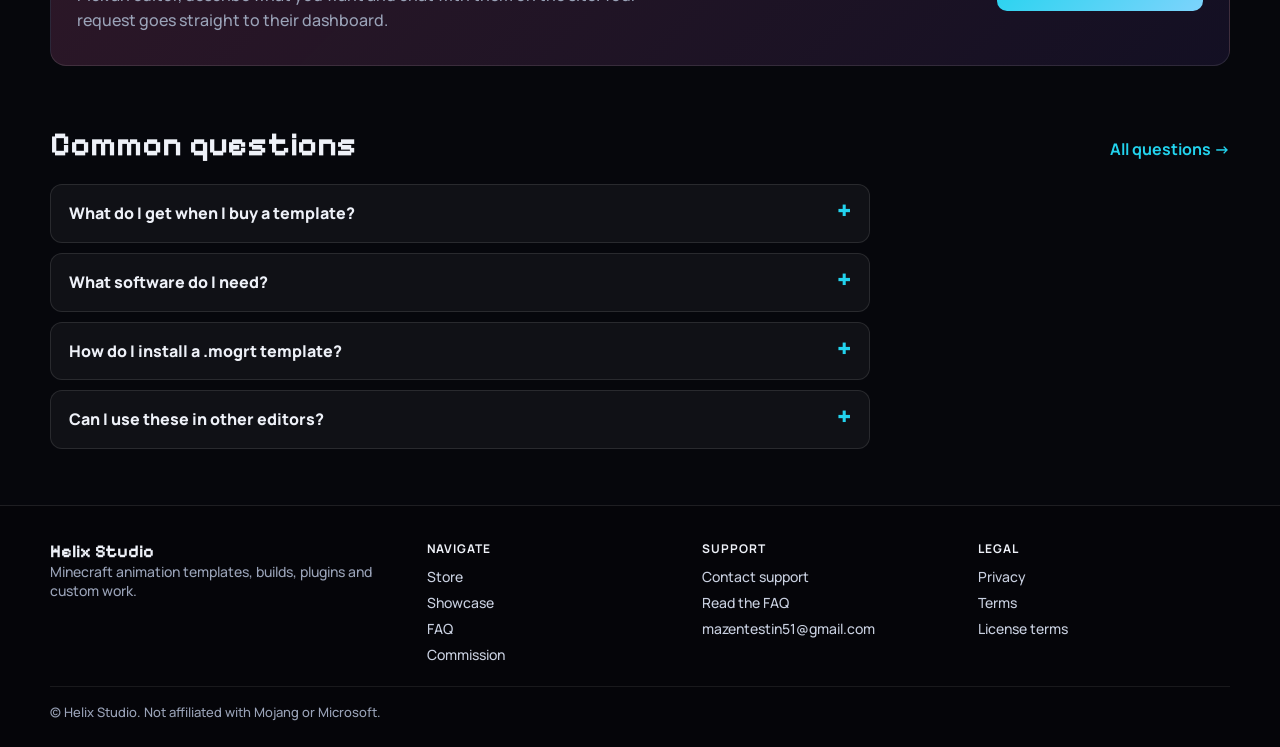
==== commit c8544c72: "Add files via upload" ====
--- a/index.html
+++ b/index.html
@@ -155,16 +155,19 @@
 .cmgrid .side{display:grid;gap:12px}
 @media(max-width:860px){.pil.store,.pil.show,.pil.fqa,.pil.comm{grid-column:1/-1}.cmgrid{grid-template-columns:1fr}nav{overflow-x:auto;max-width:100%}nav a{white-space:nowrap}}
 @media(max-width:600px){.logo{font-size:0;gap:0}nav a{padding:8px 9px;font-size:.88rem}.hl{min-height:150px}}
+
+.hv{position:relative;min-height:260px}.hv img{position:absolute;width:56%;border-radius:14px;border:1px solid var(--line);box-shadow:0 20px 50px rgba(0,0,0,.5);top:calc(var(--i)*18%);left:calc(var(--i)*18%);aspect-ratio:1;object-fit:cover}
+.hd{display:flex;justify-content:space-between;align-items:baseline;gap:12px;flex-wrap:wrap;margin-bottom:14px}.hd .more{color:var(--cy);font-weight:700}
+.wkg{display:grid;grid-template-columns:repeat(auto-fit,minmax(240px,1fr));gap:14px}.wk{display:flex;flex-direction:column;justify-content:flex-end;gap:4px;min-height:150px;padding:16px;border-radius:14px;border:1px solid var(--line);background:linear-gradient(150deg,hsl(var(--h) 60% 30%),hsl(calc(var(--h) + 50) 50% 12%))}.wk .wt{font:700 1.15rem var(--px)}.wk small{color:#cbd3e6}
+.promo{display:flex;justify-content:space-between;align-items:center;gap:20px;flex-wrap:wrap;padding:26px;border-radius:16px;border:1px solid var(--line);background:linear-gradient(135deg,rgba(244,114,182,.16),rgba(139,92,246,.1))}.promo h2{margin-bottom:6px}.promo p{margin:6px 0;max-width:56ch}
+.faqp{max-width:820px;display:grid;gap:10px}.pvb{background:#facc15;color:#06070c;font-weight:700;padding:8px 14px;text-align:center}.pvb a{color:#06070c;text-decoration:underline}
+.pil>h2{font-size:1.5rem}
 </style>
 </head>
 <body>
-<div id="ann" hidden><div class="wrap"><span class="tag" id="at"></span><span id="am"></span><button class="code" id="ac" title="Copy code"></button><span>Ends in <b id="cd"></b></span><button class="x" id="ax" aria-label="Dismiss announcement">×</button></div></div>
-<header class="nav"><div class="wrap">
-<a class="logo" href="#/" aria-label="Helix Studio home"><img class="lg" src="images/logo.webp" alt="">Helix Studio</a>
-<nav aria-label="Main"><a href="#/store" data-r="store">Store</a><a href="/showcase/">Showcase</a><a href="#/faq" data-r="faq">FAQ</a><a href="#/commission" data-r="commission">Commission</a></nav>
-</div></header>
+<script src="/shell.js" data-section="home"></script>
+<script src="/home-default.js"></script><script src="/faq-seed.js"></script>
 <main id="app"></main>
-<footer id="ft"></footer>
 <dialog id="dlg" aria-label="Product preview"></dialog>
 <dialog id="ed" aria-label="Edit"></dialog>
 <script>
@@ -174,7 +177,7 @@
 const PEND={},src=u=>PEND[u]||u;
 const $=(s,r=document)=>r.querySelector(s),esc=s=>String(s??"").replace(/[&<>"]/g,c=>({"&":"&amp;","<":"&lt;",">":"&gt;",'"':"&quot;"}[c]));
 const slug=n=>n.toLowerCase().replace(/[^a-z0-9]+/g,"-").replace(/^-|-$/g,""),uid=()=>Math.random().toString(36).slice(2,9);
-const money=n=>"$"+(+(+n).toFixed(2)),LOGO=$(".lg").src;
+const money=n=>"$"+(+(+n).toFixed(2)),LOGO="/images/logo.webp";
 const ap=n=>{n=Math.floor(n);if(n<10)return String(n);const m=10**(String(n).length-1);return Math.floor(n/m)*m+"+"};
 const sale=()=>S.banner.enabled&&Date.now()<Date.parse(S.banner.endsAt);
 const disc=p=>sale()?+(p*(1-S.banner.pct/100)).toFixed(2):+p;
@@ -198,82 +201,46 @@
  <div class="cb"><h3>${esc(p.n)}</h3><small>${esc((p.tags||[]).join(" · "))}${p.size?" · "+esc(p.size):""}</small>
  <div class="buy">${priceHtml(+p.price)}${buyBtn(p,"sm")}</div></div></article>`}
 
-function home(){
- const A=S.stores.animations,t=tpls(),full=A.find(p=>p.best),m=[];
- if(t.length)m.push({label:"Animation templates",value:ap(t.length)});
- const nc=A.filter(p=>p.coll).length;if(nc)m.push({label:"Collections",value:ap(nc)});
- if(full){const sv=stats(full).tot-full.price;if(sv>0)m.push({label:"Saved with the Full Bundle",value:"$"+ap(sv)})}
- const cnt=k=>{const n=S.stores[k].filter(x=>!x.coll).length;return n?ap(n)+(k==="animations"?" templates":" listings"):"Coming soon"};
- app.innerHTML=`<div class="wrap"><section class="hero"><div><h1>Animations, builds and plugins made for Minecraft creators.</h1>
-  <p class="lead">Helix Studio is an independent creator and developer studio. Buy ready-made assets for your videos and server, browse our portfolio, or commission something built to your brief.</p>
-  <div class="cta"><a class="btn" href="#/store">Browse the store</a><a class="btn ghost" href="#/commission">Request a commission</a></div></div>
-  <div class="hl" aria-hidden="true"><img src="${LOGO}" alt=""><i style="left:12%;top:22%"></i><i style="right:10%;top:14%;animation-delay:-1s"></i><i style="left:6%;bottom:26%;animation-delay:-2s"></i><i style="right:16%;bottom:18%;animation-delay:-3s"></i></div></section>
-  ${m.length?`<div class="metrics">${m.map(x=>`<div class="metric"><b>${esc(x.value)}</b><span>${esc(x.label)}</span></div>`).join("")}</div>`:""}</div>
-
- <section class="blk" id="gates"><div class="wrap"><div class="pillars">
-  <article class="pil store"><span class="num">01</span><h2><span class="em" aria-hidden="true">🛒</span>Store</h2>
-   <p>Ready-made assets for your videos and your server. Pay on Payhip, download instantly.</p>
-   <div class="subs">${Object.entries(STORES).map(([k,x])=>`<a class="sub" href="#/store/${k}"><span aria-hidden="true">${x.em}</span><b>${x.s}</b><small>${cnt(k)}</small><span class="go">Open →</span></a>`).join("")}</div></article>
-
-  <article class="pil show" style="--a:var(--vi)"><span class="num">02</span><h2><span class="em" aria-hidden="true">🎞️</span>Showcase</h2>
-   <p>The Helix portfolio. Like something? Open it and commission the editor who made it.</p>
-   <div class="chips" id="scs"></div>
-   <div class="subs"><a class="sub" href="/showcase/#thumbnails"><span aria-hidden="true">🖼️</span><b>Thumbnails</b><small>YouTube thumbnails</small><span class="go">Open →</span></a>
-    <a class="sub" href="/showcase/#animations"><span aria-hidden="true">🎬</span><b>Montage</b><small>Edits and animations</small><span class="go">Open →</span></a></div></article>
-
-  <a class="pil fqa" href="#/faq" style="--a:#facc15"><span class="num">03</span><h2><span class="em" aria-hidden="true">❓</span>FAQ</h2>
-   <p>Installing templates, what software you need, licensing and more.</p><span class="go2">Read the answers →</span></a>
-
-  <article class="pil comm" style="--a:#f472b6"><span class="num">04</span><h2><span class="em" aria-hidden="true">✉️</span>Commission</h2>
-   <p>Every request form and every chat with the team lives here.</p>
-   <div class="subs"><a class="sub" href="#/commission"><span aria-hidden="true">📝</span><b>Request form</b><small>Get a quote by email</small><span class="go">Start →</span></a>
-    <a class="sub" href="/showcase/#commission"><span aria-hidden="true">🎯</span><b>Pick an editor</b><small>Commission directly</small><span class="go">Choose →</span></a>
-    <a class="sub" href="/showcase/#dashboard"><span aria-hidden="true">💬</span><b>My chats</b><small>Orders and messages</small><span class="go">Open →</span></a></div></article>
- </div></div></section>
-
- ${S.creators.length||OWNER?`<section class="blk"><div class="wrap"><div class="hd"><h2>Creators using Helix</h2>${OWNER?'<button class="ib" id="addc">+ Add creator</button>':""}</div>${S.creators.length?`<div class="crow">${S.creators.map(c=>`<div class="cw"><a class="cc" href="${esc(c.url||"#")}" target="_blank" rel="noopener"><span class="av">${c.avatar?`<img src="${esc(src(c.avatar))}" alt="">`:esc((c.name||"?")[0])}</span><span><b>${esc(c.name)}</b><small>${esc(c.subs)} subscribers</small><br><span class="chip">Works powered by Helix</span></span></a>${OWNER?`<div class="adm"><button class="ib" data-ec="${c.id}">Edit</button></div>`:""}</div>`).join("")}</div>`:'<p class="mu">No creators yet. Add partners as you sign them.</p>'}</div></section>`:""}
- ${S.discordUrl?`<section class="blk"><div class="wrap"><div class="disc"><h3>Join the community</h3><p>Ask questions, share what you made and hear about new releases first.</p><a class="btn" href="${esc(S.discordUrl)}" target="_blank" rel="noopener">Join our Discord</a></div></div></section>`:""}`;
- loadShowcase();
+
+/* ===== Home page: typed sections from the owner's config (draft/published) ===== */
+let HT=0;
+const HLINKS={store:"#/store/animations",showcase:"/showcase/#thumbnails",faq:"/faq/",commission:"/commission/#request"};
+const HLABEL={store:"Open the Store",showcase:"Open the Showcase",faq:"Read the FAQ",commission:"Start a request"};
+const allProducts=()=>Object.entries(S.stores).flatMap(([k,a])=>a.map(p=>({p,k})));
+function featuredPick(sec){const all=allProducts().filter(x=>x.p.n),by=new Map(all.map(x=>[x.p.id,x]));
+ let list=(sec.ids||[]).map(i=>by.get(i)).filter(Boolean);
+ if(!list.length){const rank=x=>x.p.best?0:x.p.popular?1:x.p.new?2:x.p.coll?3:4;list=[...all].sort((a,b)=>rank(a)-rank(b)).filter(x=>x.p.price>0||x.p.link)}
+ return list.slice(0,sec.count||4)}
+async function homeData(){const t=localStorage.getItem("helix_tok");let d={};try{const r=await fetch("/api/sync",{headers:t?{authorization:"Bearer "+t}:{}});if(r.ok)d=(await r.json()).data||{}}catch(_){}return d}
+const HSEC={
+ hero(sec,D){const pick=featuredPick({count:3}).filter(x=>x.p.img);
+  return `<div class="wrap"><section class="hero"><div><h1>${esc(sec.title)}</h1>${sec.text?`<p class="lead">${esc(sec.text)}</p>`:""}<div class="cta">${sec.pLabel?`<a class="btn" href="${HLINKS[sec.pLink]||"#/"}">${esc(sec.pLabel)}</a>`:""}${sec.sLabel?`<a class="btn ghost" href="${HLINKS[sec.sLink]||"#/"}">${esc(sec.sLabel)}</a>`:""}</div></div>
+  ${pick.length?`<div class="hv" aria-hidden="true">${pick.map((x,i)=>`<img src="${esc(src(x.p.img))}" alt="" style="--i:${i}">`).join("")}</div>`:""}</section></div>`},
+ cards(sec){return `<section class="blk"><div class="wrap">${sec.title?`<div class="hd"><h2>${esc(sec.title)}</h2></div>`:""}<div class="pillars">${(sec.items||[]).map((it,i)=>{const cls={store:"store",showcase:"show",faq:"fqa",commission:"comm"}[it.k],col={store:"var(--cy)",showcase:"var(--vi)",faq:"#facc15",commission:"#f472b6"}[it.k];
+   return `<a class="pil ${cls}" href="${HLINKS[it.k]}" style="--a:${col}"><span class="num">0${i+1}</span><h2>${esc(it.t||it.k)}</h2><p>${esc(it.d)}</p><span class="go2">${HLABEL[it.k]} →</span></a>`}).join("")}</div></div></section>`},
+ featured(sec){const l=featuredPick(sec);if(!l.length)return "";
+  return `<section class="blk"><div class="wrap"><div class="hd"><h2>${esc(sec.title||"Featured")}</h2><a class="more" href="#/store/animations">View the Store →</a></div>${sec.text?`<p class="mu">${esc(sec.text)}</p>`:""}<div class="grid">${l.map(x=>card(x.p,x.k)).join("")}</div></div></section>`},
+ showcase(sec,D){const ws=Object.values(D.works||{}).flatMap(d=>d.items||[]).sort((a,b)=>(b.at||0)-(a.at||0)).slice(0,sec.count||3);if(!ws.length)return "";
+  return `<section class="blk"><div class="wrap"><div class="hd"><h2>${esc(sec.title||"Showcase")}</h2><a class="more" href="/showcase/#thumbnails">Open the Showcase →</a></div>${sec.text?`<p class="mu">${esc(sec.text)}</p>`:""}<div class="wkg">${ws.map(w=>`<a class="wk" href="/showcase/#${w.cat==="thumbnails"?"thumbnails":"montage"}" style="--h:${+w.h||200}"><span class="wt">${esc(w.t)}</span><small>${w.cat==="thumbnails"?"Thumbnail":"Montage"}${w.d?" · "+esc(w.d):""}</small></a>`).join("")}</div></div></section>`},
+ commission(sec,D){const st=(D.settings&&D.settings.main)||{},open=st.open??true;
+  return `<section class="blk"><div class="wrap"><div class="promo"><div><h2>${esc(sec.title)}</h2><p class="mu">${esc(sec.text)}</p>${D.settings?`<p><span class="chip${open?"":" s"}">${open?"● Commissions open"+(st.slots?" · "+st.slots+" slots left":""):"● Commissions closed"}</span></p>`:""}</div><a class="btn" href="/commission/#request">${esc(sec.label||"Request a commission")}</a></div></div></section>`},
+ faq(sec,D){const f=(D.faq&&D.faq.main)||window.HX_FAQ_SEED,l=(f.items||[]).slice(0,sec.count||4);if(!l.length)return "";
+  return `<section class="blk"><div class="wrap"><div class="hd"><h2>${esc(sec.title||"FAQ")}</h2><a class="more" href="/faq/">All questions →</a></div><div class="faqp">${l.map(q=>`<details class="fq"><summary>${esc(q.q)}</summary><div class="ans">${String(q.a||"").split(/\n+/).map(t=>`<p>${esc(t)}</p>`).join("")}</div></details>`).join("")}</div></div></section>`},
+ creators(sec){if(!S.creators.length&&!OWNER)return "";
+  return `<section class="blk"><div class="wrap"><div class="hd"><h2>${esc(sec.title||"Creators")}</h2>${OWNER?'<button class="ib" id="addc">+ Add creator</button>':""}</div>${S.creators.length?`<div class="crow">${S.creators.map(c=>`<div class="cw"><a class="cc" href="${esc(c.url||"#")}" target="_blank" rel="noopener"><span class="av">${c.avatar?`<img src="${esc(src(c.avatar))}" alt="">`:esc((c.name||"?")[0])}</span><span><b>${esc(c.name)}</b><small>${esc(c.subs)} subscribers</small></span></a>${OWNER?`<div class="adm"><button class="ib" data-ec="${c.id}">Edit</button></div>`:""}</div>`).join("")}</div>`:'<p class="mu">No creators yet.</p>'}</div></section>`}};
+async function home(){const my=++HT;app.innerHTML='<div class="wrap"><p class="mu" style="padding:60px 0">Loading…</p></div>';
+ const D=await homeData();if(my!==HT)return;
+ const prev=new URLSearchParams(location.search).get("preview")==="1",H=D.home||{};
+ const cfg=(prev&&H.draft)||H.published||window.HX_HOME_DEFAULT;
+ app.innerHTML=(prev?`<div class="pvb">${H.draft?"Previewing your unpublished draft. Visitors still see the published page.":"No saved draft yet, showing the live page."} <a href="/admin/#home">Back to editor</a></div>`:"")+cfg.sections.filter(x=>x.on&&HSEC[x.type]).map(x=>HSEC[x.type](x,D)).join("");
  $("#addc")?.addEventListener("click",()=>editCreator({id:uid(),name:"",subs:"",url:"",avatar:""},true));
  app.querySelectorAll("[data-ec]").forEach(b=>b.onclick=()=>editCreator(S.creators.find(c=>c.id===b.dataset.ec)))}
-
-/* Store hub: the three stores */
-function storeHub(){
- app.innerHTML=`<div class="wrap"><div class="sh"><h1>🛒 Store</h1><p class="mu">Pick a store. Animations are Premiere Pro templates; builds and plugins are for your Minecraft server.</p></div>
- <div class="gates" style="margin:22px 0 40px">${Object.entries(STORES).map(([k,s])=>{const n=S.stores[k].filter(p=>!p.coll).length;return `<a class="gate" href="#/store/${k}"><span class="em" aria-hidden="true">${s.em}</span><h3>${s.t}</h3><p>${s.g}</p><span class="go"><span>${n?ap(n)+(k==="animations"?" templates":" listings"):"Coming soon"}</span><span>Open store</span></span></a>`}).join("")}</div></div>`}
-
-/* Commission: all forms and all chats */
-function commission(){
- app.innerHTML=`<div class="wrap"><div class="sh"><h1>✉️ Commission</h1><p class="mu">Send a request, pick an editor, or continue a conversation. Everything about custom work starts on this page.</p></div>
- <div class="cmgrid"><div><h2 style="margin-bottom:12px">Request form</h2>
- <form class="form" id="cf"><p hidden><input name="_gotcha" tabindex="-1" autocomplete="off"></p>
- <input name="name" placeholder="Your name" aria-label="Your name" autocomplete="name" required><input name="email" type="email" placeholder="Your email" aria-label="Your email" autocomplete="email" required>
- <select name="type" aria-label="Project type"><option>Animation</option><option>Minecraft build</option><option>Plugin or Skript</option><option>Thumbnail</option><option>Montage</option><option>Something else</option></select><input name="deadline" placeholder="Deadline (optional)" aria-label="Deadline">
- <textarea class="full" name="description" placeholder="Describe what you want built" aria-label="Project description" required></textarea>
- <div class="full" style="display:flex;gap:14px;align-items:center;flex-wrap:wrap"><button class="btn" id="send" type="submit">Send request</button><div class="cm" id="cm" role="status"></div></div></form></div>
- <div class="side"><h2>Chats and orders</h2>
-  <a class="sub" href="/showcase/#commission" style="--a:#f472b6"><b>Commission an editor</b><small>Pick someone from the Showcase and send them a brief.</small><span class="go">Choose an editor →</span></a>
-  <a class="sub" href="/showcase/#dashboard" style="--a:#f472b6"><b>My commissions and chats</b><small>Sign in to see your orders, messages and files.</small><span class="go">Open dashboard →</span></a>
-  <a class="sub" href="/showcase/#editors" style="--a:#f472b6"><b>Meet the editors</b><small>See who works on what.</small><span class="go">View editors →</span></a>
-  <a class="sub" href="mailto:${esc(S.email)}" style="--a:#f472b6"><b>Email us</b><small>${esc(S.email)}</small><span class="go">Write an email →</span></a></div></div></div>`;
- $("#cf").addEventListener("submit",submit)}
-
-/* live data from the Showcase backend (public, read-only) */
-async function loadShowcase(){const el=$("#scs");if(!el)return;let o=null;try{const r=await fetch("/api/sync");if(r.ok)o=(await r.json()).data}catch(_){}
- const st=(o&&o.settings&&o.settings.main)||{},open=st.open??true,eds=Object.keys((o&&o.editors)||{}).length;
- if(!o)return;
- el.innerHTML=`<span class="chip${open?"":" s"}">${open?"● Commissions open"+(st.slots?" · "+st.slots+" slots left":""):"● Commissions closed"}</span>${eds?`<span class="chip">${eds} editor${eds>1?"s":""}</span>`:""}`}
-async function submit(e){e.preventDefault();const f=e.currentTarget,b=$("#send"),m=$("#cm"),fd=new FormData(f);if(fd.get("_gotcha"))return;
- b.disabled=true;b.textContent="Sending…";m.textContent="";
- try{const r=await fetch(S.formEndpoint,{method:"POST",headers:{Accept:"application/json"},body:fd});if(!r.ok)throw 0;f.reset();m.style.color="var(--ok)";m.textContent="Request sent. We'll reply by email with a quote."}
- catch(_){m.style.color="#fb7185";m.textContent="The request didn't send. Check your connection and retry, or email "+S.email+"."}
- b.disabled=false;b.textContent="Send request"}
 
 function store(k){
  const M=STORES[k],all=S.stores[k],tags=["All",...new Set(all.flatMap(p=>p.tags||[]))];let tag="All",q="",sort="featured";
  app.innerHTML=`<div class="wrap"><div class="sh" style="display:flex;justify-content:space-between;gap:12px;align-items:end;flex-wrap:wrap"><div><h1>${M.em} ${M.s}</h1><p class="mu">${M.b}</p></div>${OWNER?'<button class="btn sm" id="addp">+ Add listing</button>':""}</div>
  ${all.length?`<div class="tools"><input id="q" type="search" placeholder="Search ${M.s.toLowerCase()}" aria-label="Search"><select id="so" aria-label="Sort"><option value="featured">Featured</option><option value="lo">Price: low to high</option><option value="hi">Price: high to low</option><option value="az">Name A–Z</option></select><div id="tg" style="display:flex;gap:8px;flex-wrap:wrap"></div></div>
- <p class="mu" id="cnt" aria-live="polite"></p><div class="grid" id="gr"></div>`:`<div class="soon"><img src="${LOGO}" alt=""><h2>Coming soon</h2><p class="mu">${M.s} are on the way. Need something now? Commission a custom build.</p><a class="btn" href="#/commission">Request a commission</a></div>`}</div>`;
+ <p class="mu" id="cnt" aria-live="polite"></p><div class="grid" id="gr"></div>`:`<div class="soon"><img src="${LOGO}" alt=""><h2>Coming soon</h2><p class="mu">${M.s} are on the way. Need something now? Commission a custom build.</p><a class="btn" href="/commission/#request">Request a commission</a></div>`}</div>`;
  $("#addp")?.addEventListener("click",()=>editProduct(k,{id:uid(),n:"",price:0,tags:[],link:"",d:"",img:""},true));
  if(!all.length)return;
  const draw=()=>{
@@ -297,27 +264,15 @@
  draw()}
 
 /* footer: the Premiere / affiliation note belongs to the animations store only */
-function footer(k){$("#ft").innerHTML=`<div class="wrap"><span>${k==="animations"?"Works with Adobe Premiere Pro (Essential Graphics). Not affiliated with Mojang or Microsoft.":"© Helix Studio"}</span><span><a href="#/store">Store</a> · <a href="/showcase/">Showcase</a> · <a href="#/faq">FAQ</a> · <a href="#/commission">Commission</a> · <a href="#/admin">Owner</a></span></div>`}
+function footer(k){window.Helix&&Helix.setNote(k==="animations"?"Works with Adobe Premiere Pro (Essential Graphics). Not affiliated with Mojang or Microsoft.":"\u00a9 Helix Studio. Not affiliated with Mojang or Microsoft.")}
 
 /* routing */
-const DEFAULT_FAQ=[
- {id:"f1",q:"What do I get when I buy a template?",a:"A Premiere Pro .mogrt file. You buy through Payhip and download it from there after checkout."},
- {id:"f2",q:"What software do I need?",a:"Adobe Premiere Pro. The templates are Motion Graphics templates (.mogrt) that you use from the Essential Graphics panel."},
- {id:"f3",q:"How do I install a .mogrt template?",a:"In Premiere Pro, open the Essential Graphics panel and go to the Browse tab. Click the Install Motion Graphics template button at the bottom right and pick the .mogrt file. Then drag it onto your timeline."},
- {id:"f4",q:"Can I use these in other editors?",a:"No. They are made for Adobe Premiere Pro and are not designed for other video editors."},
- {id:"f5",q:"Can you build something custom for me?",a:"Yes. Send a request with the Commission form and we will reply by email with a quote."},
- {id:"f7",q:"What is the Showcase?",a:"The Helix Showcase is our portfolio of thumbnails and animations. Sign in there to commission one of our editors directly, chat with them and get your files."},
- {id:"f6",q:"Are you affiliated with Mojang or Microsoft?",a:"No. Helix is an independent studio and is not affiliated with Mojang or Microsoft."}];
-function initFaq(){if(!Array.isArray(S.faq))S.faq=DEFAULT_FAQ.map(x=>({...x}))}
-function faq(){
- app.innerHTML=`<div class="wrap"><div class="sh" style="display:flex;justify-content:space-between;gap:12px;align-items:end;flex-wrap:wrap"><div><h1>FAQ</h1><p class="mu">Answers to common questions about our templates. Can't find yours? Use the Commission form or email us.</p></div>${OWNER?'<button class="btn sm" id="addf">+ Add question</button>':""}</div>
- <div class="faq">${S.faq.length?S.faq.map(f=>`<details class="fq"><summary>${esc(f.q)}</summary><div class="ans">${String(f.a||"").split(/\n+/).map(t=>`<p>${esc(t)}</p>`).join("")}${OWNER?`<button class="ib" data-ef="${esc(f.id)}">Edit</button>`:""}</div></details>`).join(""):'<div class="empty">No questions yet.</div>'}</div></div>`;
- $("#addf")?.addEventListener("click",()=>editFaq({id:uid(),q:"",a:""},true));
- app.querySelectorAll("[data-ef]").forEach(b=>b.onclick=()=>editFaq(S.faq.find(x=>x.id===b.dataset.ef)))}
-function editFaq(f,isNew){if(!f)return;form(isNew?"Add question":"Edit question",[{k:"q",l:"Question"},{k:"a",l:"Answer (blank line = new paragraph)",t:"area"}],f,v=>{if(!v.q)v.q="Untitled question";if(isNew)S.faq.push(v)},isNew?null:()=>{S.faq=S.faq.filter(x=>x.id!==f.id)})}
-function route(){if(!S)return;const h=location.hash.replace(/^#\/?/,""),[a,b]=h.split("/"),k=a==="store"&&STORES[b]?b:null;
- a==="faq"?faq():a==="commission"?commission():a==="store"&&!k?storeHub():k?store(k):home();footer(k);
- document.querySelectorAll("nav a[data-r]").forEach(l=>l.dataset.r===(a==="faq"?"faq":a==="commission"?"commission":a==="store"?"store":null)?l.setAttribute("aria-current","page"):l.removeAttribute("aria-current"));
+function initFaq(){}
+function route(){if(!S)return;const h=location.hash.replace(/^#\/?/,""),[a,b]=h.split("/");
+ if(a==="faq")return location.replace("/faq/");if(a==="commission")return location.replace("/commission/#request");
+ if(a==="store"&&!STORES[b])return location.replace("#/store/animations");
+ const k=a==="store"?b:null;k?store(k):home();footer(k);
+ window.Helix&&Helix.setSection(k?"store":"home",k||"");
  scrollTo(0,0);
  if(a==="admin")admin()}
 addEventListener("hashchange",route);
@@ -326,16 +281,10 @@
 
 /* announcement bar */
 let annT;
-function ann(){clearInterval(annT);const B=S.banner,bar=$("#ann");bar.hidden=!sale();if(!sale())return;
- $("#at").textContent=B.badge;$("#am").textContent=B.text;$("#ac").textContent=B.code;
- const tick=()=>{const end=Date.parse(B.endsAt);if(Date.now()>=end){clearInterval(annT);bar.hidden=true;route();return}
-  let s=Math.floor((end-Date.now())/1e3);const d=Math.floor(s/86400);s%=86400;const p=n=>String(n).padStart(2,"0");
-  $("#cd").textContent=(d?d+"d ":"")+p(Math.floor(s/3600))+":"+p(Math.floor(s%3600/60))+":"+p(s%60)};
- tick();annT=setInterval(tick,1000);
- $("#ac").onclick=async()=>{try{await navigator.clipboard.writeText(B.code);$("#ac").textContent="Copied"}catch(_){$("#ac").textContent="Select & copy: "+B.code}setTimeout(()=>$("#ac").textContent=B.code,1800)};
- $("#ax").onclick=()=>{bar.hidden=true}}
-
-/* ===================== OWNER MODE (only visible to the page owner) ===================== */
+function ann(){clearInterval(annT);const B=S.banner;const on=sale();window.Helix&&Helix.setBanner(on?B:null);
+ if(on){const ms=Date.parse(B.endsAt)-Date.now();if(ms>0&&ms<2147e6)annT=setTimeout(()=>{window.Helix&&Helix.setBanner(null);route()},ms+300)}}
+
+ /* ===================== OWNER MODE (only visible to the page owner) ===================== */
 const readImg=(file,max)=>new Promise((ok,no)=>{const r=new FileReader;r.onload=()=>{const im=new Image;im.onload=()=>{const k=Math.min(1,max/Math.max(im.width,im.height)),c=document.createElement("canvas");c.width=Math.round(im.width*k);c.height=Math.round(im.height*k);c.getContext("2d").drawImage(im,0,0,c.width,c.height);ok(c.toDataURL("image/webp",.85))};im.onerror=no;im.src=r.result};r.onerror=no;r.readAsDataURL(file)});
 const loc=iso=>{const d=new Date(iso);if(isNaN(d))return"";d.setMinutes(d.getMinutes()-d.getTimezoneOffset());return d.toISOString().slice(0,16)};
 /* fields: {k,l,t:text|number|area|check|img|dt|tags, full} ; v: object edited in place on save */
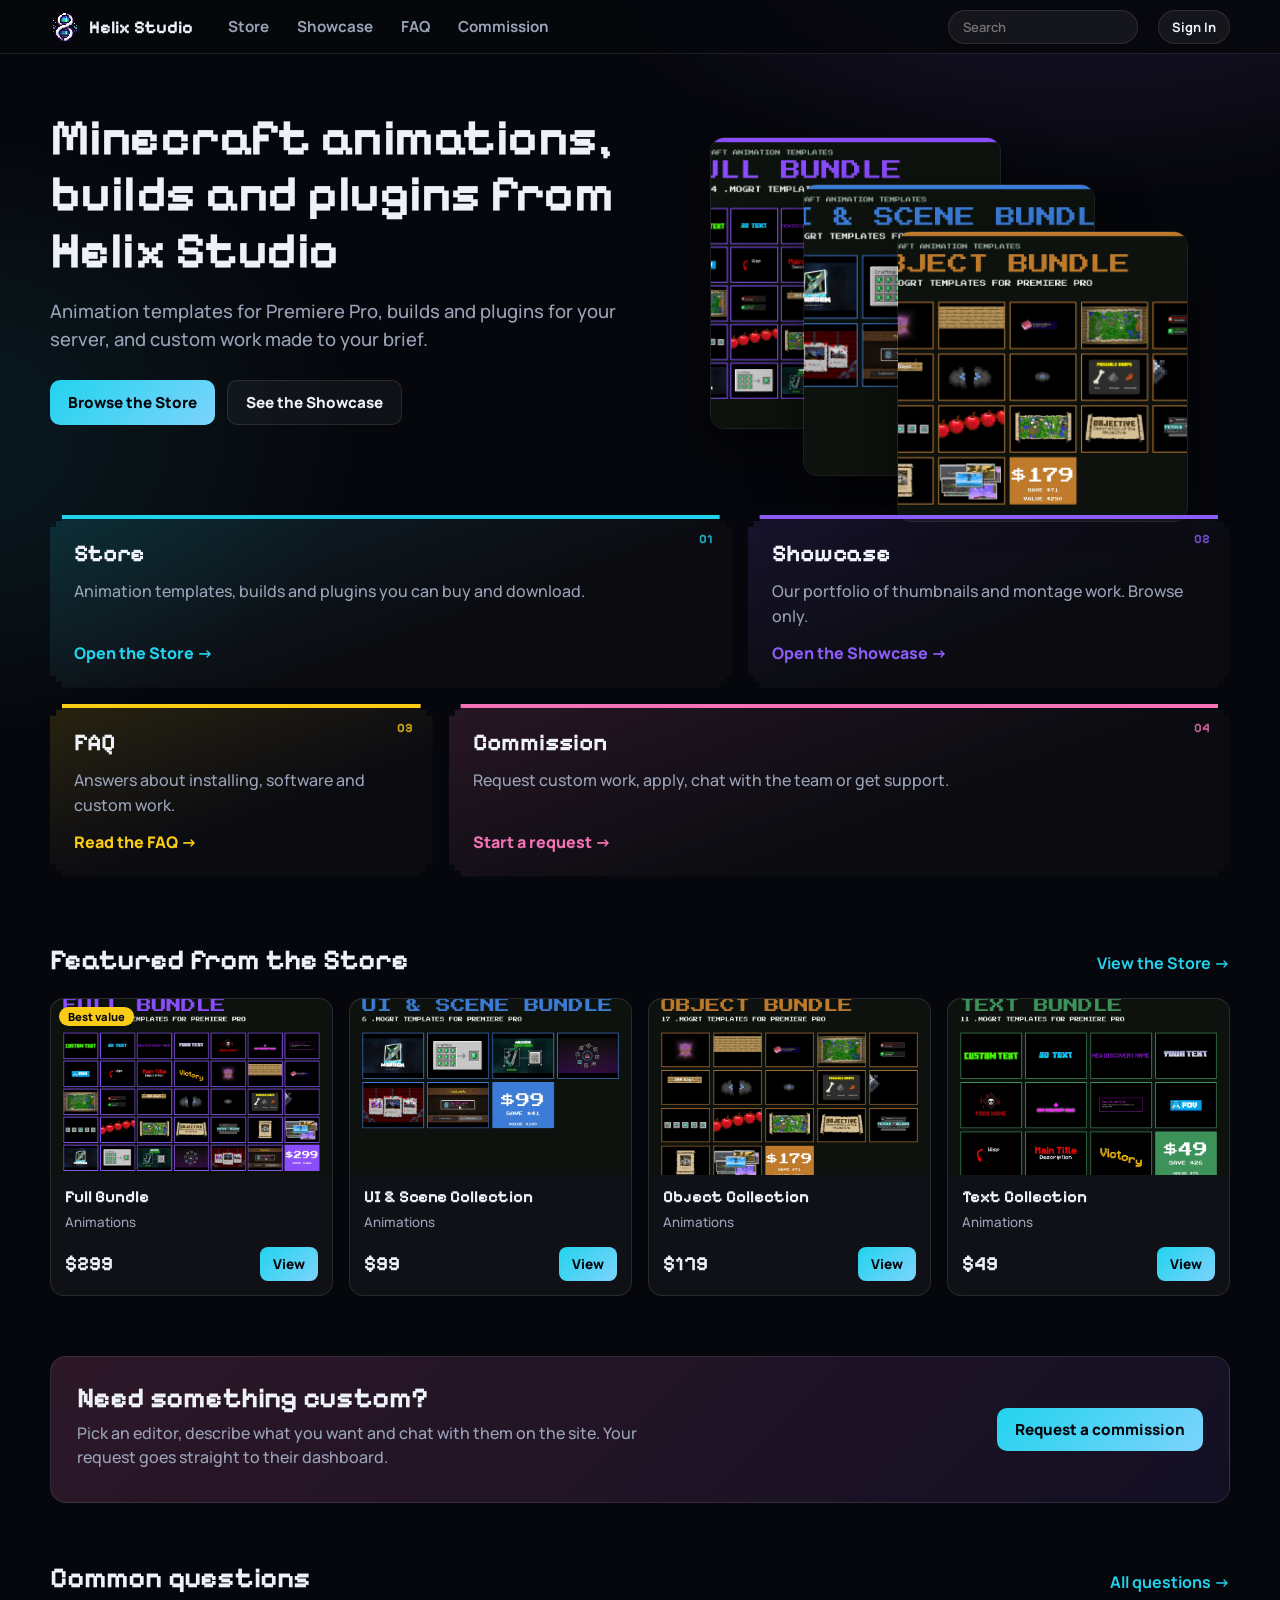
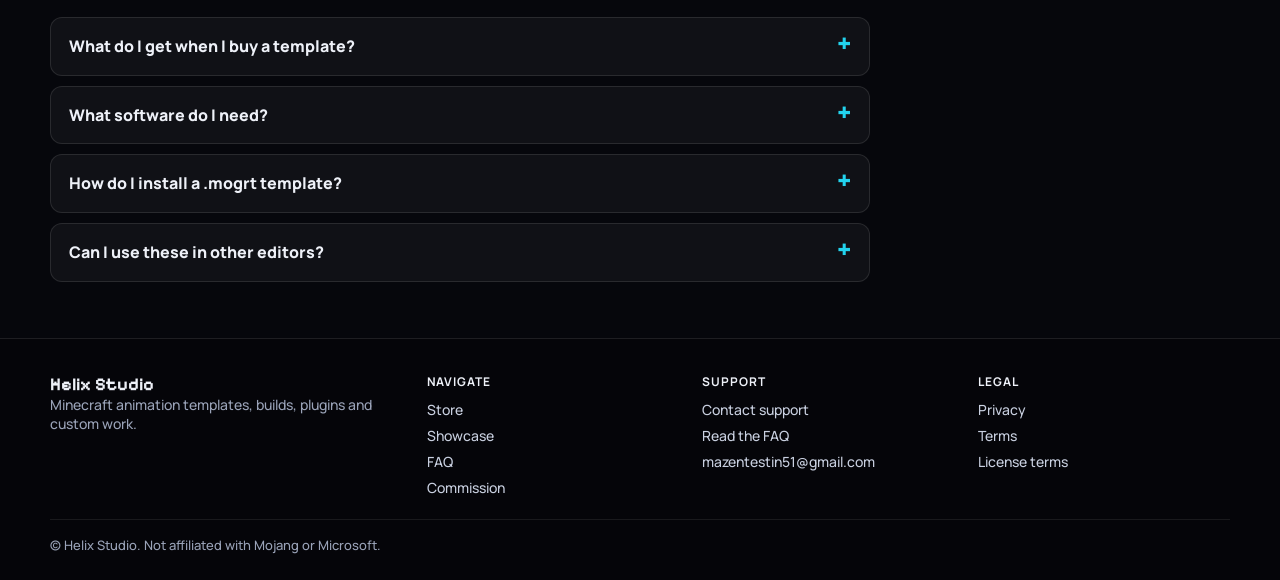
==== commit d5ec5d78: "Add files via upload" ====
--- a/index.html
+++ b/index.html
@@ -166,7 +166,7 @@
 </head>
 <body>
 <script src="/shell.js" data-section="home"></script>
-<script src="/home-default.js"></script><script src="/faq-seed.js"></script>
+<link rel="stylesheet" href="/store.css"><script src="/home-default.js"></script><script src="/store-default.js"></script><script src="/store-model.js"></script><script src="/faq-seed.js"></script>
 <main id="app"></main>
 <dialog id="dlg" aria-label="Product preview"></dialog>
 <dialog id="ed" aria-label="Edit"></dialog>
@@ -179,47 +179,27 @@
 const slug=n=>n.toLowerCase().replace(/[^a-z0-9]+/g,"-").replace(/^-|-$/g,""),uid=()=>Math.random().toString(36).slice(2,9);
 const money=n=>"$"+(+(+n).toFixed(2)),LOGO="/images/logo.webp";
 const ap=n=>{n=Math.floor(n);if(n<10)return String(n);const m=10**(String(n).length-1);return Math.floor(n/m)*m+"+"};
-const sale=()=>S.banner.enabled&&Date.now()<Date.parse(S.banner.endsAt);
-const disc=p=>sale()?+(p*(1-S.banner.pct/100)).toFixed(2):+p;
-const priceHtml=p=>`<span class="price"><b>${p>0?money(disc(p)):"Free"}</b>${sale()&&p>0?`<s>${money(p)}</s>`:""}</span>`;
-const COL={Text:["#1f6b43","#0f2a3d"],Objects:["#8a5415","#2a1646"],UI:["#1f4f9a","#241a5a"],Scenes:["#8a2f56","#1b1a4a"],builds:["#1f6b43","#0f2a3d"],plugins:["#1f4f9a","#241a5a"]};
+const sale=()=>S.banner.enabled&&S.banner.confirmed&&Date.now()<Date.parse(S.banner.endsAt);
 const STORES={
  animations:{em:"🎬",t:"3D Animation & Motion Assets",s:"Animations",b:"MOGRTs, lower thirds and renders for Premiere Pro. Hover a card to preview it.",g:"Templates for Premiere Pro, sold singly or as collections."},
  builds:{em:"🗺️",t:"Minecraft Builds & Schematics",s:"Builds",b:"Spawns, arenas and custom maps ready to paste into your world.",g:"Spawns, arenas and custom maps."},
  plugins:{em:"⚙️",t:"Minecraft Plugins & Modules",s:"Plugins",b:"Event engines, systems and Skripts for your server.",g:"Event engines, systems and Skripts."}};
 const app=$("#app"),tpls=()=>S.stores.animations.filter(p=>!p.coll);
-function stats(p){const g=tpls().filter(x=>(p.cats||[]).includes(x.cat));return{cnt:g.length,tot:g.reduce((a,x)=>a+ +x.price,0)}}
-const desc=p=>p.coll&&!p.d?(()=>{const t=stats(p);return `${t.cnt} templates for ${money(p.price)} instead of ${money(t.tot)}.`})():p.d||"";
-const buyBtn=(p,c="")=>p.link?`<a class="btn ${c}" href="${esc(p.link)}" target="_blank" rel="noopener">Buy now</a>`:`<span class="btn off ${c}">Coming soon</span>`;
-const colors=(p,k)=>k==="animations"?COL[p.tags?.[0]]||COL.Text:COL[k];
-
-function card(p,k){
- const [c1,c2]=colors(p,k),s=slug(p.n);
- const media=p.img?`<img src="${esc(src(p.img))}" alt="${esc(p.n)} cover" loading="lazy">`:`<div class="ph">${esc((p.n||"?").split(/\s+/).slice(0,2).map(w=>w[0]).join(""))}</div>${k==="animations"?`<img src="thumbs/${s}.png" alt="" loading="lazy" onerror="this.remove()"><video src="previews/${s}.mp4" muted loop playsinline preload="none" onerror="this.remove()"></video>`:""}`;
- return `<article class="card"><button class="thumb" style="--c1:${c1};--c2:${c2}" data-pv="${k}|${p.id}" aria-label="Quick preview: ${esc(p.n)}"><span class="bd">${p.new?'<span>New</span>':""}${p.popular?'<span>Popular</span>':""}${p.best?'<span class="best">Best value</span>':""}${sale()?'<span class="sale">On sale</span>':""}</span>${media}<span class="pv">Quick preview</span></button>
- ${OWNER?`<div class="adm"><button class="ib" data-ep="${k}|${p.id}">Edit</button></div>`:""}
- <div class="cb"><h3>${esc(p.n)}</h3><small>${esc((p.tags||[]).join(" · "))}${p.size?" · "+esc(p.size):""}</small>
- <div class="buy">${priceHtml(+p.price)}${buyBtn(p,"sm")}</div></div></article>`}
-
-
 /* ===== Home page: typed sections from the owner's config (draft/published) ===== */
 let HT=0;
-const HLINKS={store:"#/store/animations",showcase:"/showcase/#thumbnails",faq:"/faq/",commission:"/commission/#request"};
+const HLINKS={store:"/store",showcase:"/showcase/#thumbnails",faq:"/faq/",commission:"/commission/#request"};
 const HLABEL={store:"Open the Store",showcase:"Open the Showcase",faq:"Read the FAQ",commission:"Start a request"};
-const allProducts=()=>Object.entries(S.stores).flatMap(([k,a])=>a.map(p=>({p,k})));
-function featuredPick(sec){const all=allProducts().filter(x=>x.p.n),by=new Map(all.map(x=>[x.p.id,x]));
- let list=(sec.ids||[]).map(i=>by.get(i)).filter(Boolean);
- if(!list.length){const rank=x=>x.p.best?0:x.p.popular?1:x.p.new?2:x.p.coll?3:4;list=[...all].sort((a,b)=>rank(a)-rank(b)).filter(x=>x.p.price>0||x.p.link)}
- return list.slice(0,sec.count||4)}
+function featuredPick(sec,M){const n=sec.count||4;let l=(sec.ids||[]).map(i=>M.products.find(p=>p.id===i)).filter(Boolean);
+ if(!l.length){l=HXS.featuredOf(M.products,n);for(const p of HXS.recentOf(M.products,n))if(l.length<n&&!l.includes(p))l.push(p)}return l.slice(0,n)}
 async function homeData(){const t=localStorage.getItem("helix_tok");let d={};try{const r=await fetch("/api/sync",{headers:t?{authorization:"Bearer "+t}:{}});if(r.ok)d=(await r.json()).data||{}}catch(_){}return d}
 const HSEC={
- hero(sec,D){const pick=featuredPick({count:3}).filter(x=>x.p.img);
+ hero(sec,D,M){const pick=featuredPick({count:3},M).filter(p=>p.images[0]).map(p=>({p:{img:p.images[0]}}));
   return `<div class="wrap"><section class="hero"><div><h1>${esc(sec.title)}</h1>${sec.text?`<p class="lead">${esc(sec.text)}</p>`:""}<div class="cta">${sec.pLabel?`<a class="btn" href="${HLINKS[sec.pLink]||"#/"}">${esc(sec.pLabel)}</a>`:""}${sec.sLabel?`<a class="btn ghost" href="${HLINKS[sec.sLink]||"#/"}">${esc(sec.sLabel)}</a>`:""}</div></div>
-  ${pick.length?`<div class="hv" aria-hidden="true">${pick.map((x,i)=>`<img src="${esc(src(x.p.img))}" alt="" style="--i:${i}">`).join("")}</div>`:""}</section></div>`},
+  ${pick.length?`<div class="hv" aria-hidden="true">${pick.map((x,i)=>`<img src="${esc(x.p.img)}" alt="" style="--i:${i}">`).join("")}</div>`:""}</section></div>`},
  cards(sec){return `<section class="blk"><div class="wrap">${sec.title?`<div class="hd"><h2>${esc(sec.title)}</h2></div>`:""}<div class="pillars">${(sec.items||[]).map((it,i)=>{const cls={store:"store",showcase:"show",faq:"fqa",commission:"comm"}[it.k],col={store:"var(--cy)",showcase:"var(--vi)",faq:"#facc15",commission:"#f472b6"}[it.k];
    return `<a class="pil ${cls}" href="${HLINKS[it.k]}" style="--a:${col}"><span class="num">0${i+1}</span><h2>${esc(it.t||it.k)}</h2><p>${esc(it.d)}</p><span class="go2">${HLABEL[it.k]} →</span></a>`}).join("")}</div></div></section>`},
- featured(sec){const l=featuredPick(sec);if(!l.length)return "";
-  return `<section class="blk"><div class="wrap"><div class="hd"><h2>${esc(sec.title||"Featured")}</h2><a class="more" href="#/store/animations">View the Store →</a></div>${sec.text?`<p class="mu">${esc(sec.text)}</p>`:""}<div class="grid">${l.map(x=>card(x.p,x.k)).join("")}</div></div></section>`},
+ featured(sec,D,M){const l=featuredPick(sec,M);if(!l.length)return "";
+  return `<section class="blk"><div class="wrap"><div class="hd"><h2>${esc(sec.title||"Featured")}</h2><a class="more" href="/store">View the Store →</a></div>${sec.text?`<p class="mu">${esc(sec.text)}</p>`:""}<div class="pgrid">${l.map(p=>HXS.card(p,M.cats)).join("")}</div></div></section>`},
  showcase(sec,D){const ws=Object.values(D.works||{}).flatMap(d=>d.items||[]).sort((a,b)=>(b.at||0)-(a.at||0)).slice(0,sec.count||3);if(!ws.length)return "";
   return `<section class="blk"><div class="wrap"><div class="hd"><h2>${esc(sec.title||"Showcase")}</h2><a class="more" href="/showcase/#thumbnails">Open the Showcase →</a></div>${sec.text?`<p class="mu">${esc(sec.text)}</p>`:""}<div class="wkg">${ws.map(w=>`<a class="wk" href="/showcase/#${w.cat==="thumbnails"?"thumbnails":"montage"}" style="--h:${+w.h||200}"><span class="wt">${esc(w.t)}</span><small>${w.cat==="thumbnails"?"Thumbnail":"Montage"}${w.d?" · "+esc(w.d):""}</small></a>`).join("")}</div></div></section>`},
  commission(sec,D){const st=(D.settings&&D.settings.main)||{},open=st.open??true;
@@ -229,39 +209,12 @@
  creators(sec){if(!S.creators.length&&!OWNER)return "";
   return `<section class="blk"><div class="wrap"><div class="hd"><h2>${esc(sec.title||"Creators")}</h2>${OWNER?'<button class="ib" id="addc">+ Add creator</button>':""}</div>${S.creators.length?`<div class="crow">${S.creators.map(c=>`<div class="cw"><a class="cc" href="${esc(c.url||"#")}" target="_blank" rel="noopener"><span class="av">${c.avatar?`<img src="${esc(src(c.avatar))}" alt="">`:esc((c.name||"?")[0])}</span><span><b>${esc(c.name)}</b><small>${esc(c.subs)} subscribers</small></span></a>${OWNER?`<div class="adm"><button class="ib" data-ec="${c.id}">Edit</button></div>`:""}</div>`).join("")}</div>`:'<p class="mu">No creators yet.</p>'}</div></section>`}};
 async function home(){const my=++HT;app.innerHTML='<div class="wrap"><p class="mu" style="padding:60px 0">Loading…</p></div>';
- const D=await homeData();if(my!==HT)return;
+ const [D,M]=await Promise.all([homeData(),HXS.load()]);if(my!==HT)return;
  const prev=new URLSearchParams(location.search).get("preview")==="1",H=D.home||{};
  const cfg=(prev&&H.draft)||H.published||window.HX_HOME_DEFAULT;
- app.innerHTML=(prev?`<div class="pvb">${H.draft?"Previewing your unpublished draft. Visitors still see the published page.":"No saved draft yet, showing the live page."} <a href="/admin/#home">Back to editor</a></div>`:"")+cfg.sections.filter(x=>x.on&&HSEC[x.type]).map(x=>HSEC[x.type](x,D)).join("");
+ app.innerHTML=(prev?`<div class="pvb">${H.draft?"Previewing your unpublished draft. Visitors still see the published page.":"No saved draft yet, showing the live page."} <a href="/admin/#home">Back to editor</a></div>`:"")+cfg.sections.filter(x=>x.on&&HSEC[x.type]).map(x=>HSEC[x.type](x,D,M)).join("");
  $("#addc")?.addEventListener("click",()=>editCreator({id:uid(),name:"",subs:"",url:"",avatar:""},true));
  app.querySelectorAll("[data-ec]").forEach(b=>b.onclick=()=>editCreator(S.creators.find(c=>c.id===b.dataset.ec)))}
-
-function store(k){
- const M=STORES[k],all=S.stores[k],tags=["All",...new Set(all.flatMap(p=>p.tags||[]))];let tag="All",q="",sort="featured";
- app.innerHTML=`<div class="wrap"><div class="sh" style="display:flex;justify-content:space-between;gap:12px;align-items:end;flex-wrap:wrap"><div><h1>${M.em} ${M.s}</h1><p class="mu">${M.b}</p></div>${OWNER?'<button class="btn sm" id="addp">+ Add listing</button>':""}</div>
- ${all.length?`<div class="tools"><input id="q" type="search" placeholder="Search ${M.s.toLowerCase()}" aria-label="Search"><select id="so" aria-label="Sort"><option value="featured">Featured</option><option value="lo">Price: low to high</option><option value="hi">Price: high to low</option><option value="az">Name A–Z</option></select><div id="tg" style="display:flex;gap:8px;flex-wrap:wrap"></div></div>
- <p class="mu" id="cnt" aria-live="polite"></p><div class="grid" id="gr"></div>`:`<div class="soon"><img src="${LOGO}" alt=""><h2>Coming soon</h2><p class="mu">${M.s} are on the way. Need something now? Commission a custom build.</p><a class="btn" href="/commission/#request">Request a commission</a></div>`}</div>`;
- $("#addp")?.addEventListener("click",()=>editProduct(k,{id:uid(),n:"",price:0,tags:[],link:"",d:"",img:""},true));
- if(!all.length)return;
- const draw=()=>{
-  $("#tg").innerHTML=tags.map(t=>`<button class="pill" aria-pressed="${t===tag}" data-t="${esc(t)}">${esc(t)}</button>`).join("");
-  let l=all.filter(p=>(tag==="All"||(p.tags||[]).includes(tag))&&p.n.toLowerCase().includes(q));
-  if(sort==="lo")l=[...l].sort((a,b)=>a.price-b.price);if(sort==="hi")l=[...l].sort((a,b)=>b.price-a.price);if(sort==="az")l=[...l].sort((a,b)=>a.n.localeCompare(b.n));
-  if(sort==="featured")l=[...l].sort((a,b)=>(b.coll?1:0)-(a.coll?1:0));
-  $("#cnt").textContent=l.length+" "+(l.length===1?"listing":"listings");
-  $("#gr").innerHTML=l.length?l.map(p=>card(p,k)).join(""):`<div class="empty">No listings match "${esc(q)}". Clear the search or pick another filter.</div>`};
- $("#tg").addEventListener("click",e=>{const b=e.target.closest("button");if(b){tag=b.dataset.t;draw()}});
- $("#q").addEventListener("input",e=>{q=e.target.value.trim().toLowerCase();draw()});$("#so").addEventListener("change",e=>{sort=e.target.value;draw()});
- const g=$("#gr"),pl=(e,go)=>{const v=e.target.closest(".card")?.querySelector("video");if(v)go?v.play().catch(()=>{}):(v.pause(),v.currentTime=0)};
- g.addEventListener("pointerover",e=>pl(e,1));g.addEventListener("pointerout",e=>pl(e,0));g.addEventListener("focusin",e=>pl(e,1));
- g.addEventListener("click",e=>{
-  const ed=e.target.closest("[data-ep]");if(ed){const[kk,id]=ed.dataset.ep.split("|");return editProduct(kk,S.stores[kk].find(x=>x.id===id))}
-  const b=e.target.closest("[data-pv]");if(!b)return;const[kk,id]=b.dataset.pv.split("|"),p=S.stores[kk].find(x=>x.id===id),[c1,c2]=colors(p,kk),s=slug(p.n);
-  $("#dlg").innerHTML=`<div class="thumb" style="--c1:${c1};--c2:${c2}">${p.img?`<img src="${esc(src(p.img))}" alt="${esc(p.n)}">`:`<div class="ph">${esc(p.n[0]||"?")}</div>${kk==="animations"?`<video src="previews/${s}.mp4" autoplay muted loop playsinline onerror="this.remove()"></video>`:""}`}</div>
-  <div class="bodyd"><h2>${esc(p.n)}</h2><p class="mu">${esc(desc(p))}</p><p><small class="mu">${esc((p.tags||[]).join(" · "))}${kk==="animations"?" · Works with Adobe Premiere Pro":""}</small></p>
-  <div class="row">${priceHtml(+p.price)}<span style="display:flex;gap:8px"><button class="btn ghost" id="xc">Close</button>${buyBtn(p)}</span></div></div>`;
-  $("#dlg").showModal();$("#xc").onclick=()=>$("#dlg").close()});
- draw()}
 
 /* footer: the Premiere / affiliation note belongs to the animations store only */
 function footer(k){window.Helix&&Helix.setNote(k==="animations"?"Works with Adobe Premiere Pro (Essential Graphics). Not affiliated with Mojang or Microsoft.":"\u00a9 Helix Studio. Not affiliated with Mojang or Microsoft.")}
@@ -270,9 +223,9 @@
 function initFaq(){}
 function route(){if(!S)return;const h=location.hash.replace(/^#\/?/,""),[a,b]=h.split("/");
  if(a==="faq")return location.replace("/faq/");if(a==="commission")return location.replace("/commission/#request");
- if(a==="store"&&!STORES[b])return location.replace("#/store/animations");
- const k=a==="store"?b:null;k?store(k):home();footer(k);
- window.Helix&&Helix.setSection(k?"store":"home",k||"");
+ if(a==="store")return location.replace("/store"+(b?"/"+b:""));
+ home();footer(null);
+ window.Helix&&Helix.setSection("home","");
  scrollTo(0,0);
  if(a==="admin")admin()}
 addEventListener("hashchange",route);
@@ -314,12 +267,10 @@
   save(v);d.close();touch()};
  d.showModal()}
 function touch(){dirty++;ownBar();ann();route()}
-const PF=[{k:"n",l:"Name"},{k:"price",l:"Price (USD, 0 = free)",t:"number",full:false},{k:"size",l:"File size (optional)",full:false},{k:"tags",l:"Tags (comma separated)",t:"tags"},{k:"link",l:"Purchase link (Payhip or other URL)"},{k:"d",l:"Description",t:"area"},{k:"img",l:"Thumbnail image",t:"img"},{k:"new",l:"Badge: New",t:"check",full:false},{k:"popular",l:"Badge: Popular",t:"check",full:false},{k:"best",l:"Badge: Best value",t:"check",full:false}];
-function editProduct(k,p,isNew){if(!p)return;form(isNew?"Add listing":"Edit listing",PF,p,v=>{if(!v.n)v.n="Untitled";if(isNew)S.stores[k].push(v)},isNew?null:()=>{S.stores[k]=S.stores[k].filter(x=>x.id!==p.id)})}
 function editCreator(c,isNew){if(!c)return;form(isNew?"Add creator":"Edit creator",[{k:"name",l:"Creator name"},{k:"subs",l:"Subscribers (e.g. 120K)"},{k:"url",l:"Channel link"},{k:"avatar",l:"Avatar",t:"img"}],c,v=>{if(isNew)S.creators.push(v)},isNew?null:()=>{S.creators=S.creators.filter(x=>x.id!==c.id)})}
-function settings(){const o={...S.banner,discordUrl:S.discordUrl,email:S.email,formEndpoint:S.formEndpoint};
- form("Site settings",[{k:"enabled",l:"Show announcement bar",t:"check"},{k:"badge",l:"Badge text",full:false},{k:"code",l:"Coupon code",full:false},{k:"text",l:"Announcement text"},{k:"pct",l:"Discount shown on prices (%)",t:"number",full:false},{k:"endsAt",l:"Offer ends",t:"dt",full:false},{k:"discordUrl",l:"Discord invite link (leave empty to hide)"},{k:"email",l:"Contact email",full:false},{k:"formEndpoint",l:"Commission form endpoint (Formspree)",full:false}],o,v=>{
-  S.banner={enabled:!!v.enabled,badge:v.badge,text:v.text,code:v.code,pct:Math.min(90,v.pct),endsAt:v.endsAt};S.discordUrl=v.discordUrl;S.email=v.email;S.formEndpoint=v.formEndpoint})}
+function settings(){const o={...S.banner,confirmed:!!S.banner.confirmed,discordUrl:S.discordUrl,email:S.email,formEndpoint:S.formEndpoint};
+ form("Site settings",[{k:"enabled",l:"Show announcement bar",t:"check"},{k:"confirmed",l:"I created this code in Payhip and it works at checkout",t:"check"},{k:"badge",l:"Badge text",full:false},{k:"code",l:"Coupon code",full:false},{k:"text",l:"Announcement text"},{k:"pct",l:"Discount shown on prices (%)",t:"number",full:false},{k:"endsAt",l:"Offer ends",t:"dt",full:false},{k:"discordUrl",l:"Discord invite link (leave empty to hide)"},{k:"email",l:"Contact email",full:false},{k:"formEndpoint",l:"Commission form endpoint (Formspree)",full:false}],o,v=>{
+  S.banner={enabled:!!v.enabled,confirmed:!!v.confirmed,badge:v.badge,text:v.text,code:v.code,pct:Math.min(90,v.pct),endsAt:v.endsAt};S.discordUrl=v.discordUrl;S.email=v.email;S.formEndpoint=v.formEndpoint})}
 /* ===================== OWNER MODE: /#/admin, saves to GitHub ===================== */
 const KEY="helix_gh";let VIA=null;
 const GT=()=>{try{return localStorage.getItem("helix_tok")}catch(_){return null}};
@@ -384,7 +335,7 @@
   dirty=0;note="Published. The live site updates in about a minute.";ownBar()}
  catch(e){ownBar();alert("Publishing failed. "+ghError(e))}}
 
-function ownBar(){let o=$("#own");if(!o){o=document.createElement("div");o.id="own";o.setAttribute("role","region");o.setAttribute("aria-label","Owner tools");document.body.append(o);$("#ft").style.paddingBottom="90px"}
+function ownBar(){let o=$("#own");if(!o){o=document.createElement("div");o.id="own";o.setAttribute("role","region");o.setAttribute("aria-label","Owner tools");document.body.append(o);document.body.style.paddingBottom="90px"}
  o.innerHTML=`<b>Owner mode</b><button class="btn ghost sm" id="set">Site settings</button><span class="mu" style="font-size:.85rem">${dirty?dirty+" unpublished change"+(dirty>1?"s":""):esc(note||"No changes")}</span>${dirty?'<button class="btn sm" id="pub">Publish changes</button><button class="btn ghost sm" id="dis">Discard</button>':""}<button class="btn ghost sm" id="out">Sign out</button>`;
  $("#set").onclick=settings;$("#pub")?.addEventListener("click",publish);$("#dis")?.addEventListener("click",()=>{dirty=0;location.reload()});
  $("#out").onclick=()=>{if(dirty&&!confirm("You have unpublished changes. Sign out and lose them?"))return;dirty=0;setCreds(null);try{localStorage.removeItem("helix_tok")}catch(_){}location.reload()}}
--- a/store.css
+++ b/store.css
@@ -0,0 +1,31 @@
+:root{--bg:#06070c;--panel:rgba(255,255,255,.045);--line:rgba(255,255,255,.1);--tx:#eef1f8;--mu:#9aa3b8;--cy:#22d3ee;--vi:#8b5cf6;--bl:#3b82f6;--ok:#4ade80;--px:"Pixelify Sans","Courier New",monospace;--ui:"Manrope",system-ui,-apple-system,"Segoe UI",sans-serif;color-scheme:dark}
+*{box-sizing:border-box}img,video{max-width:100%}
+body{margin:0;background:radial-gradient(900px 500px at 85% -5%,rgba(139,92,246,.18),transparent 60%),radial-gradient(700px 500px at -5% 20%,rgba(34,211,238,.1),transparent 60%),var(--bg);color:var(--tx);font:500 16px/1.55 var(--ui);min-height:100vh}
+a{color:inherit;text-decoration:none}.mu{color:var(--mu)}
+.wrap{width:min(1180px,100% - 32px);margin-inline:auto}
+h1,h2,h3{font-family:var(--px);font-weight:700;line-height:1.1;margin:0}h1{font-size:clamp(2rem,4.6vw,3.2rem)}h2{font-size:clamp(1.3rem,2.6vw,1.8rem)}h3{font-size:1.1rem}
+.btn{display:inline-flex;align-items:center;justify-content:center;gap:8px;border:0;cursor:pointer;font:800 .95rem var(--ui);padding:11px 18px;border-radius:10px;color:#05060b;background:linear-gradient(135deg,var(--cy),#7dd3fc);transition:transform .15s,box-shadow .15s}
+.btn:hover{transform:translateY(-1px);box-shadow:0 6px 24px -6px var(--cy)}.btn.ghost{background:var(--panel);color:var(--tx);border:1px solid var(--line)}.btn.off{background:var(--panel);color:var(--mu);cursor:not-allowed;border:1px solid var(--line)}.btn.off:hover{transform:none;box-shadow:none}.btn.sm{padding:8px 13px;font-size:.85rem;border-radius:8px}.btn.lg{padding:14px 26px;font-size:1.05rem}
+input,select,textarea{background:rgba(0,0,0,.35);border:1px solid var(--line);color:var(--tx);border-radius:10px;padding:10px 12px;font:600 .92rem var(--ui);max-width:100%}
+select{padding-right:28px}
+/* product card (used on the Store and on the home page) */
+.pgrid{display:grid;grid-template-columns:repeat(auto-fill,minmax(250px,1fr));gap:16px}
+.pc{display:flex;flex-direction:column;border-radius:14px;overflow:hidden;background:var(--panel);border:1px solid var(--line);transition:border-color .2s,transform .2s}.pc:hover{border-color:var(--vi);transform:translateY(-3px)}
+.pm{position:relative;display:block;aspect-ratio:16/10;overflow:hidden}.ph{position:absolute;inset:0;background:linear-gradient(135deg,var(--c1,#243),var(--c2,#123));display:grid;place-items:center}
+.ph>span{font:700 2.2rem var(--px);opacity:.5}.ph>img,.ph>video{position:absolute;inset:0;width:100%;height:100%;object-fit:cover}
+.bd{position:absolute;left:8px;top:8px;display:flex;gap:6px;flex-wrap:wrap}.bd span{background:rgba(0,0,0,.65);border:1px solid var(--line);border-radius:99px;padding:2px 9px;font:800 .7rem var(--ui)}.bd .best{background:#facc15;color:#06070c;border:0}.bd .free{background:var(--ok);color:#06070c;border:0}
+.pc .cb{padding:13px 14px 14px;display:flex;flex-direction:column;gap:6px;flex:1}.pc h3 a:hover{color:var(--cy)}.pc small{color:var(--mu)}.pc .buy{margin-top:auto;padding-top:8px;display:flex;justify-content:space-between;align-items:center;gap:10px}.price b{font:700 1.25rem var(--px)}
+/* store pages */
+.stw{padding-bottom:50px}.sthead{display:flex;justify-content:space-between;align-items:end;gap:14px;flex-wrap:wrap;margin:30px 0 16px}
+.sform{display:flex;gap:8px;flex-wrap:wrap;align-items:center}.sform input[type=search]{width:min(320px,70vw)}
+.stool{display:flex;gap:10px;flex-wrap:wrap;align-items:center;margin:12px 0 20px;padding:12px;border:1px solid var(--line);border-radius:12px;background:var(--panel)}.stool label{display:flex;flex-direction:column;font:700 .72rem var(--ui);color:var(--mu);text-transform:uppercase;letter-spacing:.05em;gap:3px}.stool select{min-width:130px}
+.sec{margin:34px 0}.sec .hd{display:flex;justify-content:space-between;align-items:baseline;gap:12px;margin-bottom:14px;flex-wrap:wrap}.sec .hd a{color:var(--cy);font-weight:800}
+.empty{padding:46px 20px;text-align:center;border:1px dashed var(--line);border-radius:14px;color:var(--mu)}.empty h3{color:var(--tx);margin-bottom:8px}.empty p{margin:6px 0 14px}
+.pager{display:flex;gap:6px;justify-content:center;flex-wrap:wrap;margin:26px 0}.pager a,.pager span{min-width:38px;text-align:center;padding:8px 12px;border-radius:8px;border:1px solid var(--line);background:var(--panel);font-weight:800}.pager .on{background:linear-gradient(135deg,var(--cy),var(--vi));color:#06070c;border:0}.pager .dis{opacity:.4}
+.crumbs{margin:22px 0 14px;color:var(--mu);font-size:.9rem}.crumbs a:hover{color:var(--cy)}
+.pp{display:grid;grid-template-columns:1.2fr 1fr;gap:28px;align-items:start}@media(max-width:860px){.pp{grid-template-columns:1fr}}
+.gm{position:relative;aspect-ratio:16/10;border-radius:14px;overflow:hidden;border:1px solid var(--line);background:#000}.gm .ph,.gm img,.gm video{position:absolute;inset:0;width:100%;height:100%;object-fit:contain}
+.gt{display:flex;gap:8px;margin-top:10px;flex-wrap:wrap}.gt button{width:84px;aspect-ratio:16/10;border-radius:8px;border:1px solid var(--line);background:var(--panel) center/cover;cursor:pointer;color:var(--mu);font:700 .7rem var(--ui)}.gt button[aria-pressed=true]{border-color:var(--cy)}
+.pinfo h1{font-size:clamp(1.8rem,3.6vw,2.6rem);margin:6px 0 8px}.pinfo .big{font:700 2rem var(--px);margin:14px 0 4px}.note{display:inline-block;margin:4px 0 12px;padding:5px 12px;border-radius:99px;background:rgba(250,204,21,.14);border:1px solid rgba(250,204,21,.4);color:#facc15;font-weight:800;font-size:.85rem}
+.kv{display:grid;grid-template-columns:auto 1fr;gap:6px 16px;margin:16px 0;padding:14px;border:1px solid var(--line);border-radius:12px;background:var(--panel)}.kv dt{color:var(--mu);font-weight:700}.kv dd{margin:0}
+.blk2{margin:26px 0}.blk2 h2{margin-bottom:10px}.blk2 p{margin:0 0 10px;max-width:75ch}.blk2 ul{padding-left:20px;margin:0}.blk2 li{margin:4px 0}.pv{background:#facc15;color:#06070c;font-weight:800;text-align:center;padding:8px 14px;border-radius:10px;margin-bottom:14px}
